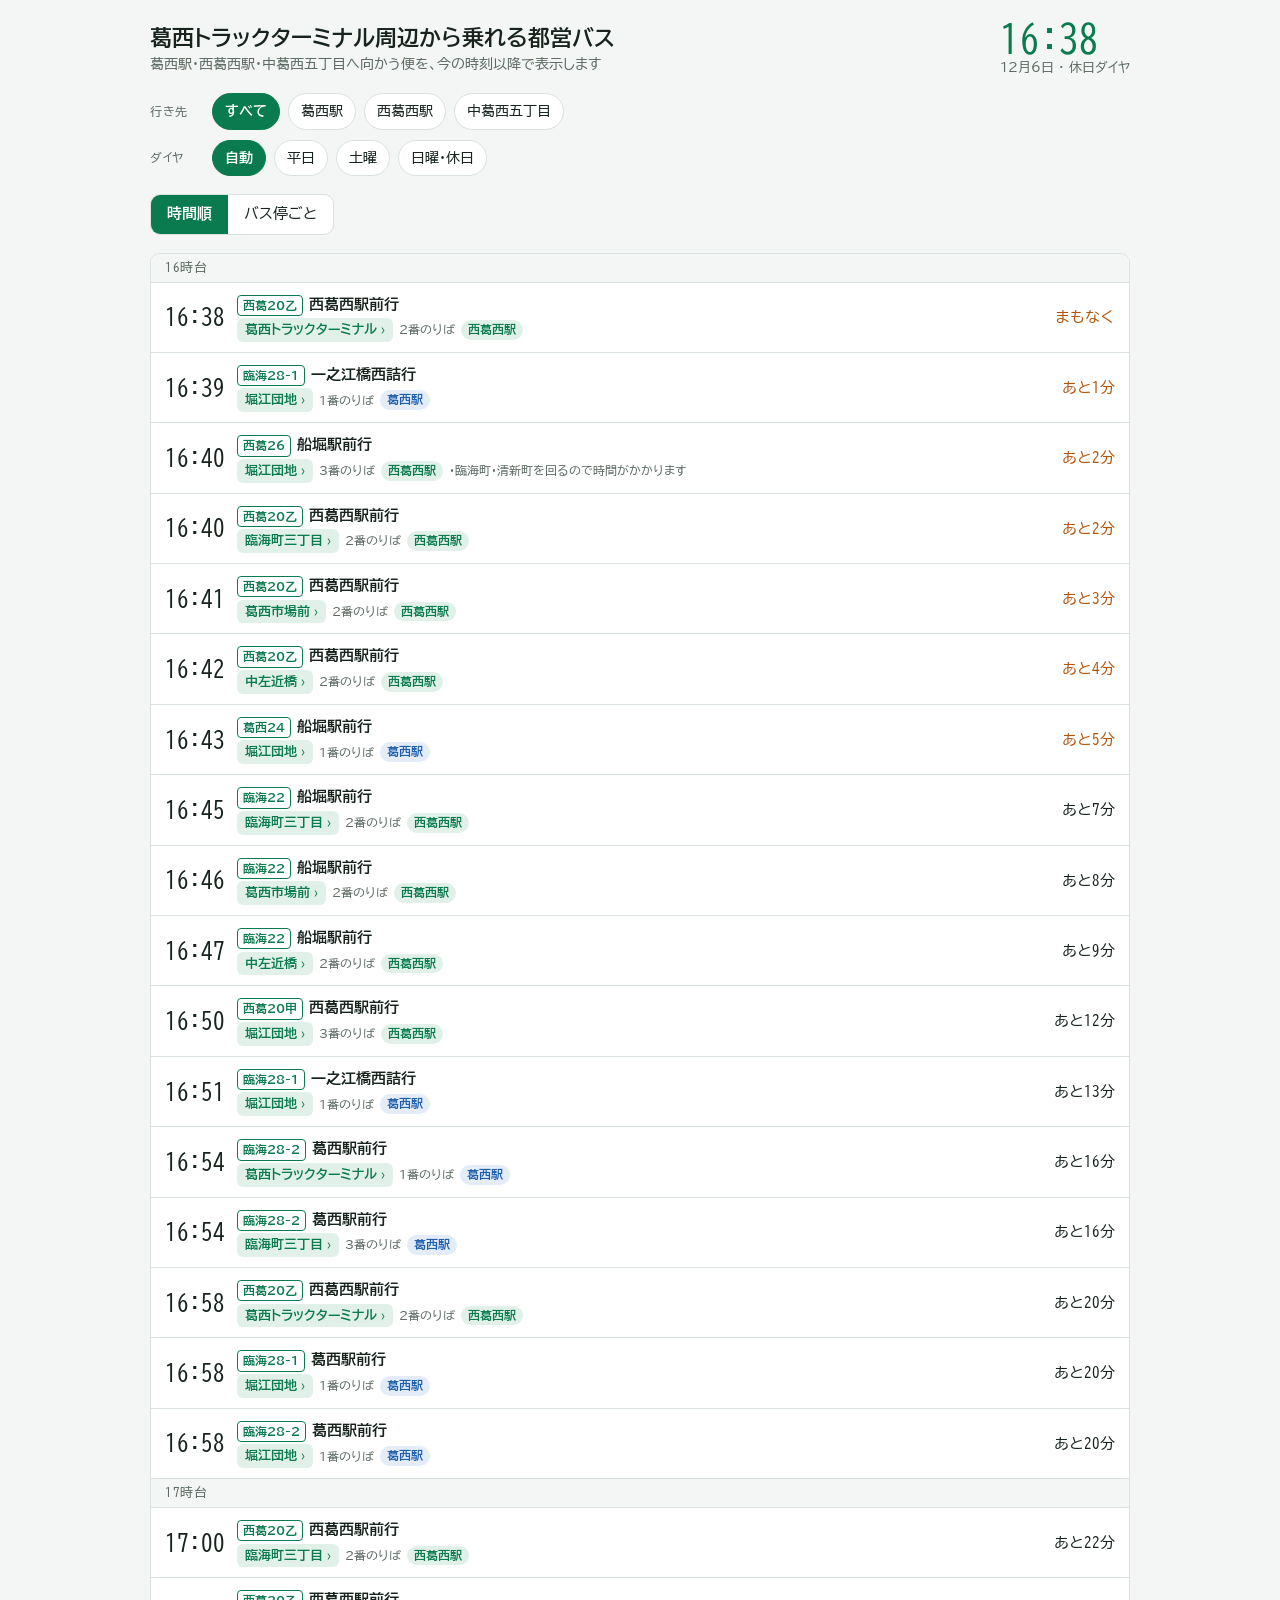
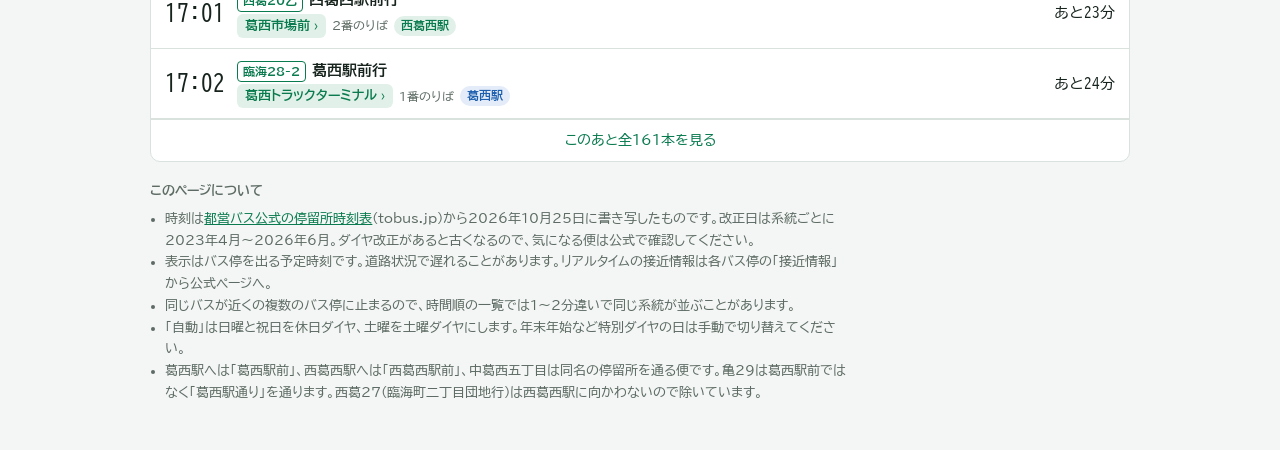
==== index.html @ 7bd74b06 "バス停の並び順を変更(トラックターミナル・堀江団地を先頭に) Co-Authored-By: Claude Opus 5.5 (1M context) <noreply@anthropic.com> " ====
<!doctype html>
<html lang="ja">
<head>
<meta charset="utf-8">
<meta name="viewport" content="width=device-width,initial-scale=1,viewport-fit=cover">
<meta name="theme-color" content="#0a7a4f">
<link rel="manifest" href="manifest.webmanifest">
<link rel="icon" href="icon-192.png">
<link rel="apple-touch-icon" href="icon-192.png">
<style>:root{padding-top:env(safe-area-inset-top,0px);padding-bottom:env(safe-area-inset-bottom,0px)}body{margin:0}</style>
<title>葛西バス</title>
<meta name="claude:viewport-fit-sides" content="cover">
<link rel="preconnect" href="https://fonts.googleapis.com">
<link rel="stylesheet" href="https://fonts.googleapis.com/css2?family=BIZ+UDPGothic:wght@400;700&family=BIZ+UDGothic:wght@700&display=swap">
<style>
/* Layout: 発車標(departure board)風。上に時刻と行き先フィルタ、下に停留所ごとのカード */
:root{
  --bg:#f3f6f4; --surface:#ffffff; --fg:#17231d; --muted:#5d6b64; --line:#d9e2dd;
  --accent:#0a7a4f; --accent-soft:#e1f1e9; --warn:#b4540a; --led:#0a7a4f;
  --c-kasai:#1d5fae; --c-nishi:#0a7a4f; --c-naka:#9a4a12;
  --c-kasai-bg:#e3ecf8; --c-nishi-bg:#e1f1e9; --c-naka-bg:#f7e9dc;
  --font-body:"BIZ UDPGothic","Hiragino Sans","Noto Sans JP",system-ui,sans-serif;
  --font-num:"BIZ UDGothic","Hiragino Sans","Noto Sans JP",ui-monospace,monospace;
}
@media (prefers-color-scheme: dark){:root:not([data-theme="light"]){
  --bg:#0f1512; --surface:#18211c; --fg:#e6eee9; --muted:#9aaba2; --line:#2a362f;
  --accent:#3fc48a; --accent-soft:#183a2a; --warn:#f0a35c; --led:#57d99c;
  --c-kasai:#8db8f0; --c-nishi:#6fd8a6; --c-naka:#f0b07a;
  --c-kasai-bg:#1b2a40; --c-nishi-bg:#183a2a; --c-naka-bg:#3a2717; color-scheme:dark}}
:root[data-theme="dark"]{
  --bg:#0f1512; --surface:#18211c; --fg:#e6eee9; --muted:#9aaba2; --line:#2a362f;
  --accent:#3fc48a; --accent-soft:#183a2a; --warn:#f0a35c; --led:#57d99c;
  --c-kasai:#8db8f0; --c-nishi:#6fd8a6; --c-naka:#f0b07a;
  --c-kasai-bg:#1b2a40; --c-nishi-bg:#183a2a; --c-naka-bg:#3a2717; color-scheme:dark}
*{box-sizing:border-box}
body{background:var(--bg);color:var(--fg);font-family:var(--font-body);font-size:15px;line-height:1.55;
  padding-left:max(16px,env(safe-area-inset-left,0px));padding-right:max(16px,env(safe-area-inset-right,0px));padding-block:20px 40px}
.wrap{max-width:980px;margin:0 auto;display:flex;flex-direction:column;gap:18px}
header{display:flex;flex-wrap:wrap;align-items:flex-end;justify-content:space-between;gap:12px}
h1{font-size:1.35rem;margin:0;text-wrap:balance;line-height:1.3}
.sub{color:var(--muted);font-size:.85rem;margin:2px 0 0}
.clock{font-family:var(--font-num);font-size:2.4rem;line-height:1;color:var(--led);font-variant-numeric:tabular-nums;letter-spacing:.02em}
.clock small{display:block;font-family:var(--font-body);font-size:.8rem;color:var(--muted);text-align:right;margin-top:4px;letter-spacing:0}
.controls{display:flex;flex-direction:column;gap:10px}
.row{display:flex;flex-wrap:wrap;gap:8px;align-items:center}
.row .lbl{font-size:.75rem;color:var(--muted);letter-spacing:.06em;min-width:4.5em}
button.chip{font:inherit;font-size:.9rem;border:1px solid var(--line);background:var(--surface);color:var(--fg);
  padding:6px 12px;border-radius:999px;cursor:pointer}
button.chip[aria-pressed="true"]{background:var(--accent);border-color:var(--accent);color:var(--surface);font-weight:700}
button.chip:focus-visible{outline:2px solid var(--accent);outline-offset:2px}
.grid{display:grid;grid-template-columns:repeat(auto-fill,minmax(290px,1fr));gap:14px}
.card{background:var(--surface);border:1px solid var(--line);border-radius:10px;overflow:hidden;min-width:0;display:flex;flex-direction:column}
.card h2{font-size:1rem;margin:0;flex-wrap:wrap;padding:12px 14px 10px;border-bottom:1px solid var(--line);display:flex;justify-content:space-between;gap:8px;align-items:baseline}
.card h2 span{font-size:.75rem;color:var(--muted);font-weight:400}
.dep{display:grid;grid-template-columns:auto 1fr auto;gap:2px 12px;padding:10px 14px;border-bottom:1px solid var(--line);align-items:center}
.dep:last-child{border-bottom:0}
.dep .t{font-family:var(--font-num);font-size:1.45rem;font-variant-numeric:tabular-nums;grid-row:span 2}
.dep .r{font-weight:700;font-size:.95rem;min-width:0}
.dep .r b{display:inline-block;font-size:.78rem;border:1px solid currentColor;border-radius:4px;padding:0 5px;margin-right:6px;color:var(--accent)}
.dep .in{font-family:var(--font-num);font-size:.95rem;text-align:right;grid-row:span 2;font-variant-numeric:tabular-nums;white-space:nowrap}
.dep .in.soon{color:var(--warn)}
.dep .meta{font-size:.78rem;color:var(--muted);display:flex;flex-wrap:wrap;gap:4px 6px;align-items:center;min-width:0}
.pill{font-size:.72rem;padding:1px 7px;border-radius:999px;font-weight:700;white-space:nowrap}
.p-kasai{color:var(--c-kasai);background:var(--c-kasai-bg)}
.p-nishi{color:var(--c-nishi);background:var(--c-nishi-bg)}
.p-naka{color:var(--c-naka);background:var(--c-naka-bg)}
.empty{padding:14px;color:var(--muted);font-size:.9rem}
.more{font:inherit;font-size:.85rem;background:none;border:0;border-top:1px solid var(--line);color:var(--accent);padding:10px;cursor:pointer;margin-top:auto}
.more:focus-visible{outline:2px solid var(--accent);outline-offset:-2px}
.note{font-size:.8rem;color:var(--muted);line-height:1.7;max-width:70ch}
.note a{color:var(--accent)}
.note ul{padding-left:1.2em;margin:6px 0}
.banner{background:var(--accent-soft);border-radius:8px;padding:8px 12px;font-size:.85rem}
</style>
<style>
.tabs{display:flex;gap:0;border:1px solid var(--line);border-radius:10px;overflow:hidden;background:var(--surface);align-self:flex-start}
.tabs button{font:inherit;font-size:.92rem;border:0;background:none;color:var(--fg);padding:8px 16px;cursor:pointer}
.tabs button[aria-selected="true"]{background:var(--accent);color:var(--surface);font-weight:700}
.tabs button:focus-visible{outline:2px solid var(--accent);outline-offset:-2px}
.list{background:var(--surface);border:1px solid var(--line);border-radius:10px;overflow:hidden;display:flex;flex-direction:column}
.list .dep{grid-template-columns:auto 1fr auto}
button.stop{font:inherit;font-size:.8rem;font-weight:700;color:var(--accent);background:var(--accent-soft);border:0;border-radius:6px;padding:2px 8px;cursor:pointer;text-align:left}
button.stop:focus-visible{outline:2px solid var(--accent);outline-offset:1px}
button.stop::after{content:" ›"}
.detail-head{display:flex;flex-wrap:wrap;align-items:center;gap:10px 14px}
.detail-head h2{margin:0;font-size:1.2rem}
.detail-head .routes{font-size:.8rem;color:var(--muted)}
button.back{font:inherit;font-size:.88rem;border:1px solid var(--line);background:var(--surface);color:var(--fg);border-radius:999px;padding:6px 12px;cursor:pointer}
button.back:focus-visible{outline:2px solid var(--accent);outline-offset:2px}
.hour{font-family:var(--font-num);font-size:.8rem;color:var(--muted);background:var(--bg);padding:4px 14px;border-bottom:1px solid var(--line);letter-spacing:.04em}
</style>
</head>
<body>
<div class="wrap">
<header>
  <div>
    <h1>葛西トラックターミナル周辺から乗れる都営バス</h1>
    <p class="sub">葛西駅・西葛西駅・中葛西五丁目へ向かう便を、今の時刻以降で表示します</p>
  </div>
  <div class="clock" id="clock">--:--<small id="daylabel">-</small></div>
</header>
<div class="controls">
  <div class="row" role="group" aria-label="行き先">
    <span class="lbl">行き先</span>
    <button class="chip" data-dest="all" aria-pressed="true" id="d-all">すべて</button>
    <button class="chip" data-dest="kasai" aria-pressed="false" id="d-kasai">葛西駅</button>
    <button class="chip" data-dest="nishi" aria-pressed="false" id="d-nishi">西葛西駅</button>
    <button class="chip" data-dest="naka" aria-pressed="false" id="d-naka">中葛西五丁目</button>
  </div>
  <div class="row" role="group" aria-label="ダイヤ">
    <span class="lbl">ダイヤ</span>
    <button class="chip" data-day="auto" aria-pressed="true" id="w-auto">自動</button>
    <button class="chip" data-day="wd" aria-pressed="false" id="w-wd">平日</button>
    <button class="chip" data-day="sa" aria-pressed="false" id="w-sa">土曜</button>
    <button class="chip" data-day="ho" aria-pressed="false" id="w-ho">日曜・休日</button>
  </div>
</div>
<div class="tabs" role="tablist" id="tabs">
  <button role="tab" data-view="time" aria-selected="true" id="tab-time">時間順</button>
  <button role="tab" data-view="stops" aria-selected="false" id="tab-stops">バス停ごと</button>
</div>
<div id="banner" class="banner" hidden></div>
<div id="view"></div>
<section class="note">
  <strong>このページについて</strong>
  <ul>
    <li>時刻は<a href="https://tobus.jp/sp/blsys" target="_blank" rel="noopener">都営バス公式の停留所時刻表</a>(tobus.jp)から2026年10月25日に書き写したものです。改正日は系統ごとに2023年4月〜2026年6月。ダイヤ改正があると古くなるので、気になる便は公式で確認してください。</li>
    <li>表示はバス停を出る予定時刻です。道路状況で遅れることがあります。リアルタイムの接近情報は各バス停の「接近情報」から公式ページへ。</li>
    <li>同じバスが近くの複数のバス停に止まるので、時間順の一覧では1〜2分違いで同じ系統が並ぶことがあります。</li>
    <li>「自動」は日曜と祝日を休日ダイヤ、土曜を土曜ダイヤにします。年末年始など特別ダイヤの日は手動で切り替えてください。</li>
    <li>葛西駅へは「葛西駅前」、西葛西駅へは「西葛西駅前」、中葛西五丁目は同名の停留所を通る便です。亀29は葛西駅前ではなく「葛西駅通り」を通ります。西葛27(臨海町二丁目団地行)は西葛西駅に向かわないので除いています。</li>
  </ul>
</section>
</div>
<script>
const DATA=
{"1394_175":{"pole":1,"t":{"wd":[[385,""],[397,""],[409,""],[415,"ｲ"],[420,""],[426,"ｲ"],[433,""],[440,"ｲ"],[447,""],[453,"ｲ"],[459,""],[466,"ｲ"],[472,""],[478,"ｶ"],[485,""],[491,"ｶ"],[498,""],[504,"ｶ"],[511,"ｲ"],[517,"ｶ"],[523,"ｲ"],[527,"ｶ"],[532,"ｲ"],[536,"ｶ"],[540,"ｲ"],[545,"ｶ"],[551,"ｲ"],[556,"ｶ"],[564,"ｲ"],[572,"ｶ"],[581,"ｲ"],[591,"ｲ"],[600,"ｲ"],[609,"ｲ"],[616,"ｶ"],[625,"ｲ"],[635,"ｲ"],[646,"ｲ"],[653,"ｶ"],[659,"ｲ"],[669,"ｶ"],[672,"ｲ"],[678,"ｶ"],[685,"ｲ"],[699,"ｲ"],[713,"ｲ"],[726,"ｲ"],[739,"ｲ"],[754,"ｲ"],[771,"ｲ"],[788,"ｲ"],[796,"ｶ"],[805,"ｲ"],[822,"ｲ"],[839,"ｲ"],[856,"ｲ"],[873,"ｲ"],[891,"ｲ"],[909,"ｲ"],[925,""],[940,""],[952,""],[963,""],[975,""],[981,"ｶ"],[987,""],[1001,""],[1015,""],[1029,""],[1042,""],[1055,""],[1066,""],[1075,""],[1081,"ｶ"],[1084,""],[1093,""],[1102,""],[1111,""],[1120,""],[1125,"ｶ"],[1131,""],[1138,"ｶ"],[1143,""],[1155,""],[1161,"ｶ"],[1175,"ｲ"],[1179,"ｶ"],[1187,"ｶ"],[1197,"ｲ"],[1214,"ｲ"],[1231,"ｲ"],[1247,"ｲ"],[1262,"ｲ"],[1279,"ｲ"],[1296,"ｲ"],[1312,"ｲ"],[1326,"ｶ"]],"sa":[[382,""],[396,""],[409,""],[424,""],[441,""],[459,""],[474,""],[488,""],[505,""],[523,"ｲ"],[540,"ｲ"],[555,"ｲ"],[570,"ｲ"],[587,"ｲ"],[604,"ｲ"],[619,"ｶ"],[635,"ｲ"],[645,"ｶ"],[651,"ｲ"],[668,"ｲ"],[685,"ｲ"],[702,"ｲ"],[719,"ｲ"],[736,"ｲ"],[753,"ｲ"],[770,"ｲ"],[787,"ｲ"],[804,"ｲ"],[821,"ｲ"],[838,"ｲ"],[855,"ｲ"],[864,"ｶ"],[872,"ｲ"],[889,"ｲ"],[905,"ｲ"],[922,"ｲ"],[938,"ｲ"],[954,"ｲ"],[971,""],[988,""],[996,"ｶ"],[1005,""],[1021,""],[1037,""],[1053,""],[1068,""],[1083,""],[1092,"ｶ"],[1099,""],[1115,""],[1131,""],[1140,"ｶ"],[1147,""],[1163,"ｲ"],[1181,"ｲ"],[1191,"ｶ"],[1200,"ｲ"],[1207,"ｶ"],[1223,"ｲ"],[1245,"ｲ"],[1267,"ｲ"],[1294,"ｲ"],[1312,"ｲ"],[1326,"ｶ"]],"ho":[[382,""],[400,""],[414,""],[433,""],[451,""],[469,""],[487,""],[505,""],[523,"ｲ"],[541,"ｲ"],[555,"ｲ"],[569,"ｲ"],[579,"ｶ"],[585,"ｲ"],[601,"ｲ"],[616,"ｲ"],[631,"ｲ"],[647,"ｲ"],[662,"ｲ"],[678,"ｲ"],[693,"ｲ"],[709,"ｲ"],[725,"ｲ"],[740,"ｲ"],[755,"ｲ"],[771,"ｲ"],[787,"ｲ"],[795,"ｶ"],[803,"ｲ"],[819,"ｲ"],[835,"ｲ"],[843,"ｶ"],[851,"ｲ"],[867,"ｲ"],[883,"ｲ"],[899,"ｲ"],[915,"ｲ"],[930,"ｲ"],[945,"ｲ"],[961,"ｲ"],[976,"ｲ"],[987,""],[999,""],[1011,""],[1018,"ｶ"],[1025,""],[1038,""],[1050,""],[1062,""],[1075,""],[1081,"ｶ"],[1088,""],[1103,""],[1118,"ｲ"],[1127,"ｶ"],[1133,"ｲ"],[1148,"ｲ"],[1163,"ｲ"],[1180,"ｲ"],[1189,"ｶ"],[1199,"ｲ"],[1218,"ｲ"],[1239,"ｲ"],[1264,"ｲ"],[1279,"ｶ"],[1294,"ｲ"],[1312,"ｶ"]]}},"1394_176":{"pole":1,"t":{"wd":[[360,""],[365,"ｲ"],[370,""],[373,"ｲ"],[380,""],[390,""],[393,""],[397,"ｲ"],[406,""],[407,""],[410,""],[413,""],[420,"ｲ"],[423,"ｲ"],[424,""],[426,""],[431,""],[439,""],[447,""],[450,""],[452,""],[454,""],[470,""],[492,""],[510,""],[539,""],[555,""],[576,""],[593,""],[624,""],[626,""],[637,""],[645,""],[653,""],[674,""],[709,""],[715,""],[741,""],[749,""],[767,""],[784,""],[806,""],[817,""],[818,""],[819,""],[849,""],[863,""],[876,"ｲ"],[883,""],[892,"ｲ"],[911,""],[912,""],[914,""],[932,"ｲ"],[936,""],[942,""],[957,""],[965,""],[980,""],[1003,""],[1006,""],[1013,""],[1045,""],[1049,""],[1076,""],[1082,""],[1123,""],[1127,""],[1129,""],[1148,""],[1153,""],[1230,""],[1272,""],[1307,""]],"sa":[[364,"ｲ"],[365,"ｲ"],[370,""],[377,""],[382,""],[384,""],[390,""],[409,""],[410,""],[414,""],[423,"ｲ"],[426,""],[428,""],[429,""],[449,""],[450,""],[466,""],[469,""],[485,""],[487,""],[507,""],[525,""],[541,""],[542,""],[544,"ｲ"],[560,""],[568,"ｲ"],[577,""],[585,""],[595,""],[621,""],[629,""],[648,""],[664,""],[680,""],[694,""],[714,""],[731,""],[739,""],[755,"ｲ"],[764,""],[768,""],[785,""],[786,""],[789,""],[811,"ｲ"],[812,""],[814,""],[839,""],[862,""],[885,""],[888,"ｲ"],[906,""],[925,"ｲ"],[929,""],[930,""],[933,""],[953,""],[972,""],[978,""],[986,""],[988,""],[998,"ｲ"],[1004,""],[1008,""],[1011,""],[1028,""],[1043,""],[1054,""],[1074,""],[1077,""],[1087,""],[1120,""],[1126,""],[1133,""],[1148,""],[1270,""],[1309,""]],"ho":[[365,"ｲ"],[375,""],[377,""],[389,""],[390,""],[400,""],[401,""],[416,""],[427,""],[447,""],[449,""],[452,""],[461,""],[481,""],[510,""],[521,""],[527,""],[559,""],[566,""],[576,""],[583,"ｲ"],[587,""],[592,""],[594,""],[608,""],[611,""],[614,""],[618,"ｲ"],[655,""],[666,""],[677,""],[679,""],[685,""],[702,""],[704,"ｲ"],[724,""],[741,""],[763,""],[767,""],[781,""],[796,""],[811,""],[816,""],[834,""],[853,""],[858,""],[873,""],[875,""],[905,""],[907,""],[923,""],[930,""],[945,""],[969,""],[978,""],[1018,""],[1026,""],[1052,""],[1056,""],[1086,""],[1109,""],[1115,""],[1130,""],[1148,""],[1170,""],[1186,""],[1217,""],[1247,""],[1285,""]]}},"1394_56":{"pole":3,"t":{"wd":[[394,""],[415,""],[424,""],[433,""],[440,""],[450,""],[461,""],[469,""],[476,""],[486,""],[495,""],[506,""],[514,""],[523,""],[532,""],[543,""],[554,""],[562,""],[572,""],[581,""],[597,""],[610,""],[628,""],[645,""],[658,""],[678,""],[696,""],[710,""],[726,""],[743,""],[757,""],[774,""],[790,""],[804,""],[820,""],[836,""],[850,""],[867,""],[884,""],[898,""],[914,""],[929,""],[947,""],[958,""],[968,""],[976,""],[986,""],[995,""],[1005,""],[1014,""],[1022,""],[1032,""],[1041,""],[1052,""],[1060,""],[1069,""],[1079,""],[1089,""],[1100,""],[1112,""],[1125,""],[1141,""],[1155,""],[1170,""],[1186,""],[1199,""],[1218,""],[1232,""],[1244,""],[1264,""],[1280,""],[1322,""]],"sa":[[394,""],[409,""],[421,""],[433,""],[444,""],[455,""],[466,""],[477,""],[488,""],[499,""],[510,""],[521,""],[533,""],[543,""],[553,""],[565,""],[575,""],[586,""],[597,""],[609,""],[619,""],[631,""],[646,""],[662,""],[678,""],[694,""],[709,""],[724,""],[739,""],[755,""],[767,""],[782,""],[800,""],[814,""],[830,""],[845,""],[861,""],[877,""],[892,""],[907,""],[922,""],[937,""],[954,""],[967,""],[982,""],[996,""],[1008,""],[1022,""],[1041,""],[1052,""],[1068,""],[1080,""],[1094,""],[1109,""],[1124,""],[1139,""],[1156,""],[1171,""],[1197,""],[1217,""],[1240,""],[1260,""],[1282,""],[1300,""],[1323,""]],"ho":[[394,""],[414,""],[434,""],[454,""],[474,""],[494,""],[515,""],[536,""],[558,""],[576,""],[588,""],[602,""],[618,""],[629,""],[644,""],[660,""],[670,""],[681,""],[693,""],[706,""],[717,""],[728,""],[741,""],[754,""],[766,""],[778,""],[791,""],[801,""],[817,""],[835,""],[853,""],[869,""],[889,""],[904,""],[917,""],[930,""],[945,""],[958,""],[969,""],[981,""],[995,""],[1010,""],[1023,""],[1036,""],[1050,""],[1065,""],[1080,""],[1094,""],[1109,""],[1125,""],[1140,""],[1156,""],[1180,""],[1200,""],[1221,""],[1241,""],[1262,""],[1282,""],[1303,""],[1323,""]]}},"1394_76":{"pole":1,"t":{"wd":[[384,""],[401,""],[417,""],[429,"ｶ"],[438,""],[447,"ｶ"],[456,""],[466,"ｶ"],[476,""],[486,"ｶ"],[495,""],[509,""],[523,""],[537,""],[551,""],[566,""],[582,""],[599,""],[620,""],[642,""],[666,""],[691,""],[717,""],[746,""],[775,""],[795,""],[814,""],[833,""],[852,""],[869,""],[886,""],[902,""],[918,""],[934,""],[949,""],[964,""],[978,""],[992,""],[1006,""],[1020,""],[1034,""],[1048,""],[1063,""],[1078,""],[1094,""],[1111,""],[1130,""],[1155,""],[1180,""],[1210,""],[1235,""],[1258,""],[1285,""],[1313,""]],"sa":[[383,""],[393,""],[413,""],[435,""],[457,""],[476,""],[495,""],[513,""],[529,""],[545,""],[561,""],[579,""],[597,""],[615,""],[633,""],[651,""],[668,""],[685,""],[701,""],[715,""],[730,""],[744,""],[758,""],[772,""],[786,""],[800,""],[814,""],[828,""],[843,""],[858,""],[874,""],[891,""],[908,""],[924,""],[940,""],[956,""],[973,""],[991,""],[1009,""],[1027,""],[1045,""],[1063,""],[1082,""],[1100,""],[1118,""],[1136,""],[1154,""],[1172,""],[1190,""],[1208,""],[1233,""],[1258,""],[1285,""],[1313,""]],"ho":[[384,""],[403,""],[433,""],[459,""],[483,""],[507,""],[536,""],[561,""],[587,""],[614,""],[640,""],[662,""],[684,""],[704,""],[724,""],[742,""],[757,""],[774,""],[790,""],[806,""],[824,""],[842,""],[860,""],[879,""],[899,""],[919,""],[940,""],[961,""],[982,""],[1003,""],[1024,""],[1044,""],[1064,""],[1084,""],[1105,""],[1135,""],[1166,""],[1199,""],[1227,""],[1253,""],[1283,""],[1313,""]]}},"1394_80":{"pole":3,"t":{"wd":[[884,""],[1002,""]],"sa":[[881,""],[1001,""]],"ho":[[880,""],[1000,""]]}},"1394_92":{"pole":3,"t":{"wd":[[406,""],[415,""],[433,""],[443,""],[476,""],[512,""],[563,""],[622,""],[679,""],[772,""],[822,""],[935,""],[1002,""],[1096,""],[1124,""],[1142,""],[1158,""],[1253,""]],"sa":[[403,""],[439,""],[463,""],[475,""],[507,""],[540,""],[564,""],[646,""],[683,""],[780,""],[822,""],[864,""],[919,""],[960,""],[1002,""],[1041,""],[1095,""],[1110,""],[1137,""],[1176,""],[1249,""]],"ho":[[403,""],[441,""],[485,""],[548,""],[621,""],[676,""],[728,""],[768,""],[821,""],[853,""],[917,""],[958,""],[989,""],[1052,""],[1152,""],[1200,""]]}},"2061_194":{"pole":2,"t":{"wd":[[483,""],[671,""],[856,""]],"sa":[],"ho":[]}},"2061_57":{"pole":2,"t":{"wd":[[352,""],[400,""],[413,""],[424,""],[435,""],[448,""],[459,""],[470,""],[484,""],[503,""],[514,""],[531,""],[552,""],[573,""],[594,""],[619,""],[642,""],[667,""],[692,""],[720,""],[738,""],[767,""],[784,""],[813,""],[830,""],[857,""],[877,""],[899,""],[922,""],[944,""],[965,""],[984,""],[1004,""],[1029,""],[1051,""],[1077,""],[1096,""],[1120,""],[1140,""],[1162,""],[1182,""],[1206,""],[1228,""],[1251,""],[1273,""],[1298,""],[1316,""],[1339,""]],"sa":[[351,""],[401,""],[415,""],[427,""],[440,""],[453,""],[465,""],[477,""],[494,""],[505,""],[519,""],[532,""],[549,""],[566,""],[593,""],[610,""],[632,""],[656,""],[673,""],[695,""],[717,""],[737,""],[756,""],[777,""],[798,""],[821,""],[840,""],[862,""],[884,""],[906,""],[929,""],[951,""],[975,""],[996,""],[1020,""],[1041,""],[1066,""],[1088,""],[1109,""],[1133,""],[1154,""],[1176,""],[1196,""],[1216,""],[1238,""],[1258,""],[1279,""],[1299,""],[1317,""],[1339,""]],"ho":[[390,""],[431,""],[449,""],[469,""],[491,""],[510,""],[534,""],[555,""],[577,""],[599,""],[620,""],[642,""],[662,""],[690,""],[714,""],[736,""],[763,""],[789,""],[811,""],[835,""],[860,""],[882,""],[910,""],[930,""],[953,""],[977,""],[1001,""],[1021,""],[1036,""],[1056,""],[1073,""],[1093,""],[1117,""],[1145,""],[1187,""],[1213,""],[1255,""],[1297,""],[1340,""]]}},"2061_67":{"pole":2,"t":{"wd":[[391,""],[627,""],[863,""],[1085,""]],"sa":[[516,""],[587,""],[624,""],[805,""],[872,""],[976,""],[1086,""]],"ho":[[516,""],[605,""],[823,""],[871,""],[1006,""],[1024,""]]}},"2061_87":{"pole":2,"t":{"wd":[[357,"ｶ"],[379,""],[395,""],[448,""],[605,""],[659,"ﾆ"],[686,""],[931,""],[981,""]],"sa":[[358,"ｶ"],[376,""],[518,""],[650,"ﾆ"],[935,""]],"ho":[[381,""],[581,""],[616,""],[768,"ﾆ"],[828,""],[947,""],[975,""]]}},"2062_175":{"pole":1,"t":{"wd":[[381,""],[393,""],[665,"ｶ"]],"sa":[[378,""],[392,""],[641,"ｶ"]],"ho":[[379,""],[397,""]]}},"2062_176":{"pole":1,"t":{"wd":[[361,"ｲ"],[367,""],[369,"ｲ"],[377,""],[387,""],[390,""],[393,"ｲ"],[402,""],[403,""],[406,""],[409,""],[416,"ｲ"],[419,"ｲ"],[420,""],[422,""],[427,""],[435,""],[443,""],[446,""],[448,""],[450,""],[466,""],[488,""],[506,""],[535,""],[551,""],[572,""],[589,""],[620,""],[622,""],[633,""],[641,""],[649,""],[670,""],[705,""],[711,""],[737,""],[745,""],[763,""],[780,""],[802,""],[813,""],[814,""],[815,""],[845,""],[859,""],[872,"ｲ"],[879,""],[888,"ｲ"],[907,""],[908,""],[910,""],[928,"ｲ"],[932,""],[938,""],[953,""],[961,""],[976,""],[999,""],[1002,""],[1009,""],[1041,""],[1045,""],[1072,""],[1078,""],[1119,""],[1123,""],[1125,""],[1144,""],[1149,""],[1226,""],[1269,""],[1304,""]],"sa":[[361,"ｲ"],[362,"ｲ"],[368,""],[375,""],[380,""],[382,""],[388,""],[407,""],[408,""],[412,""],[419,"ｲ"],[424,""],[426,""],[427,""],[447,""],[448,""],[463,""],[466,""],[481,""],[483,""],[503,""],[521,""],[537,""],[538,""],[540,"ｲ"],[556,""],[564,"ｲ"],[573,""],[581,""],[591,""],[617,""],[625,""],[644,""],[660,""],[676,""],[690,""],[710,""],[727,""],[735,""],[751,"ｲ"],[760,""],[764,""],[781,""],[782,""],[785,""],[807,"ｲ"],[808,""],[810,""],[835,""],[858,""],[881,""],[884,"ｲ"],[902,""],[921,"ｲ"],[925,""],[926,""],[929,""],[949,""],[968,""],[974,""],[982,""],[984,""],[994,"ｲ"],[1000,""],[1004,""],[1007,""],[1024,""],[1039,""],[1050,""],[1070,""],[1073,""],[1083,""],[1116,""],[1122,""],[1129,""],[1144,""],[1268,""],[1307,""]],"ho":[[362,"ｲ"],[373,""],[375,""],[387,""],[388,""],[398,""],[399,""],[414,""],[425,""],[445,""],[447,""],[450,""],[457,""],[477,""],[506,""],[517,""],[523,""],[555,""],[562,""],[572,""],[579,"ｲ"],[583,""],[588,""],[590,""],[604,""],[607,""],[610,""],[614,"ｲ"],[651,""],[662,""],[673,""],[675,""],[681,""],[698,""],[700,"ｲ"],[720,""],[737,""],[759,""],[763,""],[777,""],[792,""],[807,""],[812,""],[830,""],[849,""],[854,""],[869,""],[871,""],[901,""],[903,""],[919,""],[926,""],[941,""],[965,""],[974,""],[1014,""],[1022,""],[1048,""],[1052,""],[1082,""],[1105,""],[1111,""],[1126,""],[1144,""],[1166,""],[1182,""],[1215,""],[1245,""],[1283,""]]}},"2062_57":{"pole":2,"t":{"wd":[[350,""],[398,""],[411,""],[422,""],[433,""],[446,""],[456,""],[467,""],[481,""],[500,""],[511,""],[528,""],[549,""],[570,""],[592,""],[617,""],[640,""],[665,""],[690,""],[718,""],[736,""],[765,""],[782,""],[811,""],[828,""],[855,""],[875,""],[897,""],[920,""],[942,""],[963,""],[981,""],[1001,""],[1026,""],[1048,""],[1074,""],[1093,""],[1117,""],[1137,""],[1160,""],[1180,""],[1204,""],[1226,""],[1250,""],[1272,""],[1297,""],[1315,""],[1338,""]],"sa":[[350,""],[400,""],[414,""],[426,""],[439,""],[452,""],[463,""],[475,""],[492,""],[503,""],[517,""],[530,""],[547,""],[564,""],[591,""],[608,""],[630,""],[654,""],[671,""],[693,""],[715,""],[735,""],[754,""],[775,""],[796,""],[819,""],[838,""],[860,""],[882,""],[904,""],[927,""],[949,""],[973,""],[994,""],[1018,""],[1039,""],[1063,""],[1085,""],[1106,""],[1130,""],[1152,""],[1174,""],[1194,""],[1214,""],[1237,""],[1257,""],[1278,""],[1298,""],[1316,""],[1338,""]],"ho":[[388,""],[429,""],[447,""],[467,""],[489,""],[508,""],[532,""],[553,""],[575,""],[597,""],[618,""],[640,""],[660,""],[688,""],[712,""],[734,""],[761,""],[787,""],[809,""],[833,""],[858,""],[880,""],[907,""],[927,""],[950,""],[974,""],[998,""],[1018,""],[1033,""],[1053,""],[1070,""],[1091,""],[1115,""],[1143,""],[1185,""],[1211,""],[1253,""],[1295,""],[1338,""]]}},"2145_175":{"pole":3,"t":{"wd":[[381,""],[393,""],[665,"ｶ"]],"sa":[[378,""],[392,""],[641,"ｶ"]],"ho":[[378,""],[396,""]]}},"2145_176":{"pole":3,"t":{"wd":[[361,"ｲ"],[367,""],[369,"ｲ"],[377,""],[387,""],[390,""],[393,"ｲ"],[402,""],[403,""],[406,""],[409,""],[416,"ｲ"],[419,"ｲ"],[420,""],[422,""],[427,""],[435,""],[443,""],[446,""],[448,""],[450,""],[466,""],[488,""],[506,""],[535,""],[551,""],[572,""],[589,""],[620,""],[622,""],[633,""],[641,""],[649,""],[670,""],[705,""],[711,""],[737,""],[745,""],[763,""],[780,""],[802,""],[813,""],[814,""],[815,""],[845,""],[859,""],[872,"ｲ"],[879,""],[888,"ｲ"],[907,""],[908,""],[910,""],[928,"ｲ"],[932,""],[938,""],[953,""],[961,""],[976,""],[999,""],[1002,""],[1009,""],[1041,""],[1045,""],[1072,""],[1078,""],[1119,""],[1123,""],[1125,""],[1144,""],[1149,""],[1226,""],[1269,""],[1304,""]],"sa":[[361,"ｲ"],[362,"ｲ"],[368,""],[375,""],[380,""],[382,""],[388,""],[407,""],[408,""],[412,""],[419,"ｲ"],[424,""],[426,""],[427,""],[447,""],[448,""],[463,""],[466,""],[481,""],[483,""],[503,""],[521,""],[537,""],[538,""],[540,"ｲ"],[556,""],[564,"ｲ"],[573,""],[581,""],[591,""],[617,""],[625,""],[644,""],[660,""],[676,""],[690,""],[710,""],[727,""],[735,""],[751,"ｲ"],[760,""],[764,""],[781,""],[782,""],[785,""],[807,"ｲ"],[808,""],[810,""],[835,""],[858,""],[881,""],[884,"ｲ"],[902,""],[921,"ｲ"],[925,""],[926,""],[929,""],[949,""],[967,""],[973,""],[981,""],[983,""],[994,"ｲ"],[999,""],[1003,""],[1006,""],[1023,""],[1038,""],[1049,""],[1069,""],[1072,""],[1082,""],[1115,""],[1121,""],[1128,""],[1144,""],[1268,""],[1307,""]],"ho":[[362,"ｲ"],[373,""],[375,""],[387,""],[388,""],[398,""],[399,""],[414,""],[425,""],[445,""],[447,""],[450,""],[457,""],[477,""],[506,""],[517,""],[523,""],[555,""],[562,""],[572,""],[579,"ｲ"],[583,""],[588,""],[590,""],[604,""],[607,""],[610,""],[614,"ｲ"],[651,""],[662,""],[673,""],[675,""],[681,""],[698,""],[700,"ｲ"],[720,""],[737,""],[759,""],[763,""],[777,""],[792,""],[807,""],[812,""],[830,""],[849,""],[854,""],[869,""],[871,""],[901,""],[903,""],[919,""],[926,""],[941,""],[965,""],[974,""],[1014,""],[1022,""],[1048,""],[1052,""],[1082,""],[1105,""],[1111,""],[1126,""],[1144,""],[1166,""],[1182,""],[1215,""],[1245,""],[1283,""]]}},"2145_194":{"pole":2,"t":{"wd":[[482,""],[670,""],[855,""]],"sa":[],"ho":[]}},"2145_57":{"pole":2,"t":{"wd":[[351,""],[399,""],[412,""],[423,""],[434,""],[447,""],[458,""],[469,""],[483,""],[502,""],[513,""],[530,""],[551,""],[572,""],[593,""],[618,""],[641,""],[666,""],[691,""],[719,""],[737,""],[766,""],[783,""],[812,""],[829,""],[856,""],[876,""],[898,""],[921,""],[943,""],[964,""],[983,""],[1003,""],[1028,""],[1050,""],[1076,""],[1095,""],[1119,""],[1139,""],[1161,""],[1181,""],[1205,""],[1227,""],[1251,""],[1273,""],[1298,""],[1316,""],[1339,""]],"sa":[[351,""],[401,""],[415,""],[427,""],[440,""],[453,""],[464,""],[476,""],[493,""],[504,""],[518,""],[531,""],[548,""],[565,""],[592,""],[609,""],[631,""],[655,""],[672,""],[694,""],[716,""],[736,""],[755,""],[776,""],[797,""],[820,""],[839,""],[861,""],[883,""],[905,""],[928,""],[950,""],[974,""],[995,""],[1019,""],[1040,""],[1065,""],[1087,""],[1108,""],[1132,""],[1153,""],[1175,""],[1195,""],[1215,""],[1238,""],[1258,""],[1279,""],[1299,""],[1317,""],[1339,""]],"ho":[[389,""],[430,""],[448,""],[468,""],[490,""],[509,""],[533,""],[554,""],[576,""],[598,""],[619,""],[641,""],[661,""],[689,""],[713,""],[735,""],[762,""],[788,""],[810,""],[834,""],[859,""],[881,""],[909,""],[929,""],[952,""],[976,""],[1000,""],[1020,""],[1035,""],[1055,""],[1072,""],[1092,""],[1116,""],[1144,""],[1186,""],[1212,""],[1254,""],[1296,""],[1339,""]]}},"2145_67":{"pole":2,"t":{"wd":[[390,""],[626,""],[862,""],[1084,""]],"sa":[[515,""],[586,""],[623,""],[804,""],[871,""],[975,""],[1085,""]],"ho":[[515,""],[604,""],[822,""],[870,""],[1005,""],[1023,""]]}},"2145_87":{"pole":2,"t":{"wd":[[356,"ｶ"],[378,""],[394,""],[447,""],[604,""],[658,"ﾆ"],[685,""],[930,""],[980,""]],"sa":[[357,"ｶ"],[375,""],[517,""],[649,"ﾆ"],[934,""]],"ho":[[380,""],[580,""],[615,""],[767,"ﾆ"],[827,""],[946,""],[974,""]]}},"2146_194":{"pole":2,"t":{"wd":[[484,""],[672,""],[857,""]],"sa":[],"ho":[]}},"2146_57":{"pole":2,"t":{"wd":[[353,""],[401,""],[414,""],[425,""],[436,""],[449,""],[460,""],[471,""],[485,""],[504,""],[515,""],[532,""],[553,""],[574,""],[595,""],[620,""],[643,""],[668,""],[693,""],[721,""],[739,""],[768,""],[785,""],[814,""],[831,""],[858,""],[878,""],[900,""],[923,""],[945,""],[966,""],[985,""],[1005,""],[1030,""],[1052,""],[1078,""],[1097,""],[1121,""],[1141,""],[1163,""],[1183,""],[1207,""],[1229,""],[1252,""],[1274,""],[1299,""],[1317,""],[1340,""]],"sa":[[352,""],[402,""],[416,""],[428,""],[441,""],[454,""],[466,""],[478,""],[495,""],[506,""],[520,""],[533,""],[550,""],[567,""],[594,""],[611,""],[633,""],[657,""],[674,""],[696,""],[718,""],[738,""],[757,""],[778,""],[799,""],[822,""],[841,""],[863,""],[885,""],[907,""],[930,""],[952,""],[976,""],[997,""],[1021,""],[1042,""],[1067,""],[1089,""],[1110,""],[1134,""],[1155,""],[1177,""],[1197,""],[1217,""],[1239,""],[1259,""],[1280,""],[1300,""],[1318,""],[1340,""]],"ho":[[391,""],[432,""],[450,""],[470,""],[492,""],[511,""],[535,""],[556,""],[578,""],[600,""],[621,""],[643,""],[663,""],[691,""],[715,""],[737,""],[764,""],[790,""],[812,""],[836,""],[861,""],[883,""],[911,""],[931,""],[954,""],[978,""],[1002,""],[1022,""],[1037,""],[1057,""],[1074,""],[1094,""],[1118,""],[1146,""],[1188,""],[1214,""],[1256,""],[1298,""],[1341,""]]}},"2146_67":{"pole":2,"t":{"wd":[[392,""],[628,""],[864,""],[1086,""]],"sa":[[517,""],[588,""],[625,""],[806,""],[873,""],[977,""],[1087,""]],"ho":[[517,""],[606,""],[824,""],[872,""],[1007,""],[1025,""]]}},"2146_87":{"pole":2,"t":{"wd":[[358,"ｶ"],[380,""],[396,""],[449,""],[606,""],[660,"ﾆ"],[687,""],[932,""],[982,""]],"sa":[[359,"ｶ"],[377,""],[519,""],[651,"ﾆ"],[936,""]],"ho":[[382,""],[582,""],[617,""],[769,"ﾆ"],[829,""],[948,""],[976,""]]}}}
;
const ROUTES={
  "175":{name:"臨海28-1",marks:{"":"一之江橋西詰行","ｲ":"一之江駅前行","ｶ":"葛西駅前行"},dest:["kasai"]},
  "176":{name:"臨海28-2",marks:{"":"葛西駅前行","ｲ":"一之江駅前行"},dest:["kasai"]},
  "194":{name:"臨海28-3",marks:{"":"葛西駅前行"},dest:["naka","kasai"]},
  "76":{name:"葛西24",marks:{"":"船堀駅前行","ｶ":"葛西駅前行"},dest:["kasai"]},
  "57":{name:"西葛20乙",marks:{"":"西葛西駅前行"},dest:["nishi"]},
  "56":{name:"西葛20甲",marks:{"":"西葛西駅前行"},dest:["nishi"]},
  "67":{name:"臨海22",marks:{"":"船堀駅前行"},dest:["nishi"]},
  "87":{name:"両28",marks:{"":"両国駅前行","ｶ":"亀戸駅前行","ﾆ":"両国駅前行(日曹橋経由)"},dest:["nishi"]},
  "80":{name:"西葛26",marks:{"":"船堀駅前行"},dest:["nishi"],note:"臨海町・清新町を回るので時間がかかります"},
  "92":{name:"亀29",marks:{"":"亀戸駅前行"},dest:["naka","nishi"]}
};
const STOPS=[
  {id:"2062",name:"葛西トラックターミナル"},
  {id:"1394",name:"堀江団地"},
  {id:"2145",name:"臨海町三丁目"},
  {id:"2061",name:"中央卸売市場葛西市場前",short:"葛西市場前"},
  {id:"2146",name:"中左近橋"}
];
const STOP=Object.fromEntries(STOPS.map(s=>[s.id,s]));
const DEST={kasai:["葛西駅","p-kasai"],nishi:["西葛西駅","p-nishi"],naka:["中葛西五丁目","p-naka"]};
const HOLI=new Set(["2026-01-01","2026-01-12","2026-02-11","2026-02-23","2026-03-20","2026-04-29","2026-05-03","2026-05-04","2026-05-05","2026-05-06","2026-07-20","2026-08-11","2026-09-21","2026-09-22","2026-09-23","2026-10-12","2026-11-03","2026-11-23",
"2027-01-01","2027-01-11","2027-02-11","2027-02-23","2027-03-21","2027-03-22","2027-04-29","2027-05-03","2027-05-04","2027-05-05","2027-07-19","2027-08-11","2027-09-20","2027-09-23","2027-10-11","2027-11-03","2027-11-23"]);
const DAYNAME={wd:"平日ダイヤ",sa:"土曜ダイヤ",ho:"休日ダイヤ"};
let state={dest:"all",day:"auto",view:"time",stop:null,open:{},listAll:false};
try{const s=JSON.parse(localStorage.getItem("kasai-bus")||"{}");if(s.dest)state.dest=s.dest;if(s.day)state.day=s.day;if(s.view)state.view=s.view;}catch(e){}
function save(){try{localStorage.setItem("kasai-bus",JSON.stringify({dest:state.dest,day:state.day,view:state.view}))}catch(e){}}
function tokyoNow(){
  const p=new Intl.DateTimeFormat("en-CA",{timeZone:"Asia/Tokyo",year:"numeric",month:"2-digit",day:"2-digit",hour:"2-digit",minute:"2-digit",weekday:"short",hourCycle:"h23"}).formatToParts(new Date());
  const g=t=>p.find(x=>x.type===t).value;
  return {date:`${g("year")}-${g("month")}-${g("day")}`,wd:g("weekday"),h:+g("hour"),m:+g("minute")};
}
function autoDay(n){if(HOLI.has(n.date)||n.wd==="Sun")return"ho";if(n.wd==="Sat")return"sa";return"wd";}
const pad=x=>String(x).padStart(2,"0");
const routesAt=id=>[...new Set(Object.keys(DATA).filter(k=>k.startsWith(id+"_")).map(k=>ROUTES[k.split("_")[1]].name))].join("・");
function el(tag,cls,html){const e=document.createElement(tag);if(cls)e.className=cls;if(html!=null)e.innerHTML=html;return e;}
function departures(day,nowMin,stopId){
  const out=[];
  for(const [key,v] of Object.entries(DATA)){
    const [sid,rid]=key.split("_");if(stopId&&sid!==stopId)continue;
    const r=ROUTES[rid];if(state.dest!=="all"&&!r.dest.includes(state.dest))continue;
    for(const [t,mk] of (v.t[day]||[]))if(t>=nowMin)out.push({t,r,mk,sid,pole:v.pole});
  }
  return out.sort((a,b)=>a.t-b.t||STOPS.findIndex(s=>s.id===a.sid)-STOPS.findIndex(s=>s.id===b.sid));
}
function depRow(d,nowMin,showStop){
  const row=el("div","dep");const diff=d.t-nowMin;
  const inTxt=diff===0?"まもなく":diff<60?`あと${diff}分`:`あと${Math.floor(diff/60)}時間${diff%60}分`;
  const pills=d.r.dest.map(k=>`<span class="pill ${DEST[k][1]}">${DEST[k][0]}</span>`).join("");
  const st=STOP[d.sid];
  row.innerHTML=`<div class="t">${pad(Math.floor(d.t/60))}:${pad(d.t%60)}</div>
    <div class="r"><b>${d.r.name}</b>${d.r.marks[d.mk]||d.r.marks[""]}</div>
    <div class="in${diff<=5?" soon":""}">${inTxt}</div>
    <div class="meta">${showStop?`<button class="stop" data-stop="${d.sid}">${st.short||st.name}</button>`:""}<span>${d.pole}番のりば</span>${pills}${d.r.note?`<span>・${d.r.note}</span>`:""}</div>`;
  return row;
}
function addRows(box,list,nowMin,showStop,hourHeads){
  let lastH=-1;
  for(const d of list){
    const h=Math.floor(d.t/60);
    if(hourHeads&&h!==lastH){box.appendChild(el("div","hour",`${pad(h)}時台`));lastH=h;}
    box.appendChild(depRow(d,nowMin,showStop));
  }
}
function approachLink(id){const a=el("a","more","接近情報(公式)");a.style.textAlign="center";a.style.textDecoration="none";
  a.href=`https://tobus.jp/sp/blsys/approaching?stopcode=${id}`;a.target="_blank";a.rel="noopener";return a;}
function render(){
  const n=tokyoNow(),nowMin=n.h*60+n.m,day=state.day==="auto"?autoDay(n):state.day;
  document.getElementById("clock").firstChild.nodeValue=`${pad(n.h)}:${pad(n.m)}`;
  document.getElementById("daylabel").textContent=`${+n.date.slice(5,7)}月${+n.date.slice(8)}日 ・ ${DAYNAME[day]}${state.day==="auto"?"":"(手動)"}`;
  document.querySelectorAll("[data-dest]").forEach(b=>b.setAttribute("aria-pressed",b.dataset.dest===state.dest));
  document.querySelectorAll("[data-day]").forEach(b=>b.setAttribute("aria-pressed",b.dataset.day===state.day));
  document.querySelectorAll("[data-view]").forEach(b=>b.setAttribute("aria-selected",!state.stop&&b.dataset.view===state.view));
  const view=document.getElementById("view");view.textContent="";
  const all=departures(day,nowMin);
  const bn=document.getElementById("banner");
  if(!all.length){bn.hidden=false;bn.textContent="今日の運行はすべて終わりました。始発は朝5時台〜6時台です。";}else bn.hidden=true;

  if(state.stop){
    const st=STOP[state.stop];
    const head=el("div","detail-head");
    const back=el("button","back","← もどる");back.id="back";back.onclick=()=>{state.stop=null;render();window.scrollTo(0,0);};
    head.appendChild(back);head.appendChild(el("h2",null,st.name));head.appendChild(el("span","routes",routesAt(st.id)));
    view.appendChild(head);
    const list=departures(day,nowMin,st.id);
    const box=el("div","list");box.style.marginTop="12px";
    if(!list.length)box.appendChild(el("div","empty","この条件で今日これから出る便はありません"));
    addRows(box,list,nowMin,false,true);
    box.appendChild(approachLink(st.id));
    view.appendChild(box);return;
  }
  if(state.view==="time"){
    const box=el("div","list");
    const limit=state.listAll?all.length:20;
    if(!all.length)box.appendChild(el("div","empty","この条件で今日これから出る便はありません"));
    addRows(box,all.slice(0,limit),nowMin,true,true);
    if(all.length>20){const b=el("button","more",state.listAll?"閉じる":`このあと全${all.length}本を見る`);b.id="more-all";
      b.onclick=()=>{state.listAll=!state.listAll;render();};box.appendChild(b);}
    view.appendChild(box);return;
  }
  const grid=el("div","grid");
  for(const st of STOPS){
    const deps=departures(day,nowMin,st.id);
    const card=el("article","card");
    const h=el("h2",null,`<button class="stop" data-stop="${st.id}">${st.name}</button><span>${routesAt(st.id)}</span>`);card.appendChild(h);
    const limit=state.open[st.id]?deps.length:5;
    if(!deps.length)card.appendChild(el("div","empty","この条件で今日これから出る便はありません"));
    addRows(card,deps.slice(0,limit),nowMin,false,false);
    if(deps.length>5){const b=el("button","more",state.open[st.id]?"閉じる":`このあと全${deps.length}本を見る`);b.id="more-"+st.id;
      b.onclick=()=>{state.open[st.id]=!state.open[st.id];render();};card.appendChild(b);}
    card.appendChild(approachLink(st.id));grid.appendChild(card);
  }
  view.appendChild(grid);
}
document.getElementById("view").addEventListener("click",e=>{const b=e.target.closest("button.stop");if(!b)return;state.stop=b.dataset.stop;render();window.scrollTo(0,0);});
document.querySelectorAll("[data-dest]").forEach(b=>b.onclick=()=>{state.dest=b.dataset.dest;save();render();});
document.querySelectorAll("[data-day]").forEach(b=>b.onclick=()=>{state.day=b.dataset.day;save();render();});
document.querySelectorAll("[data-view]").forEach(b=>b.onclick=()=>{state.view=b.dataset.view;state.stop=null;save();render();});
render();setInterval(render,20000);
document.addEventListener("visibilitychange",()=>{if(!document.hidden)render();});
</script>

<script>if("serviceWorker" in navigator)navigator.serviceWorker.register("sw.js").catch(()=>{});</script>
</body></html>
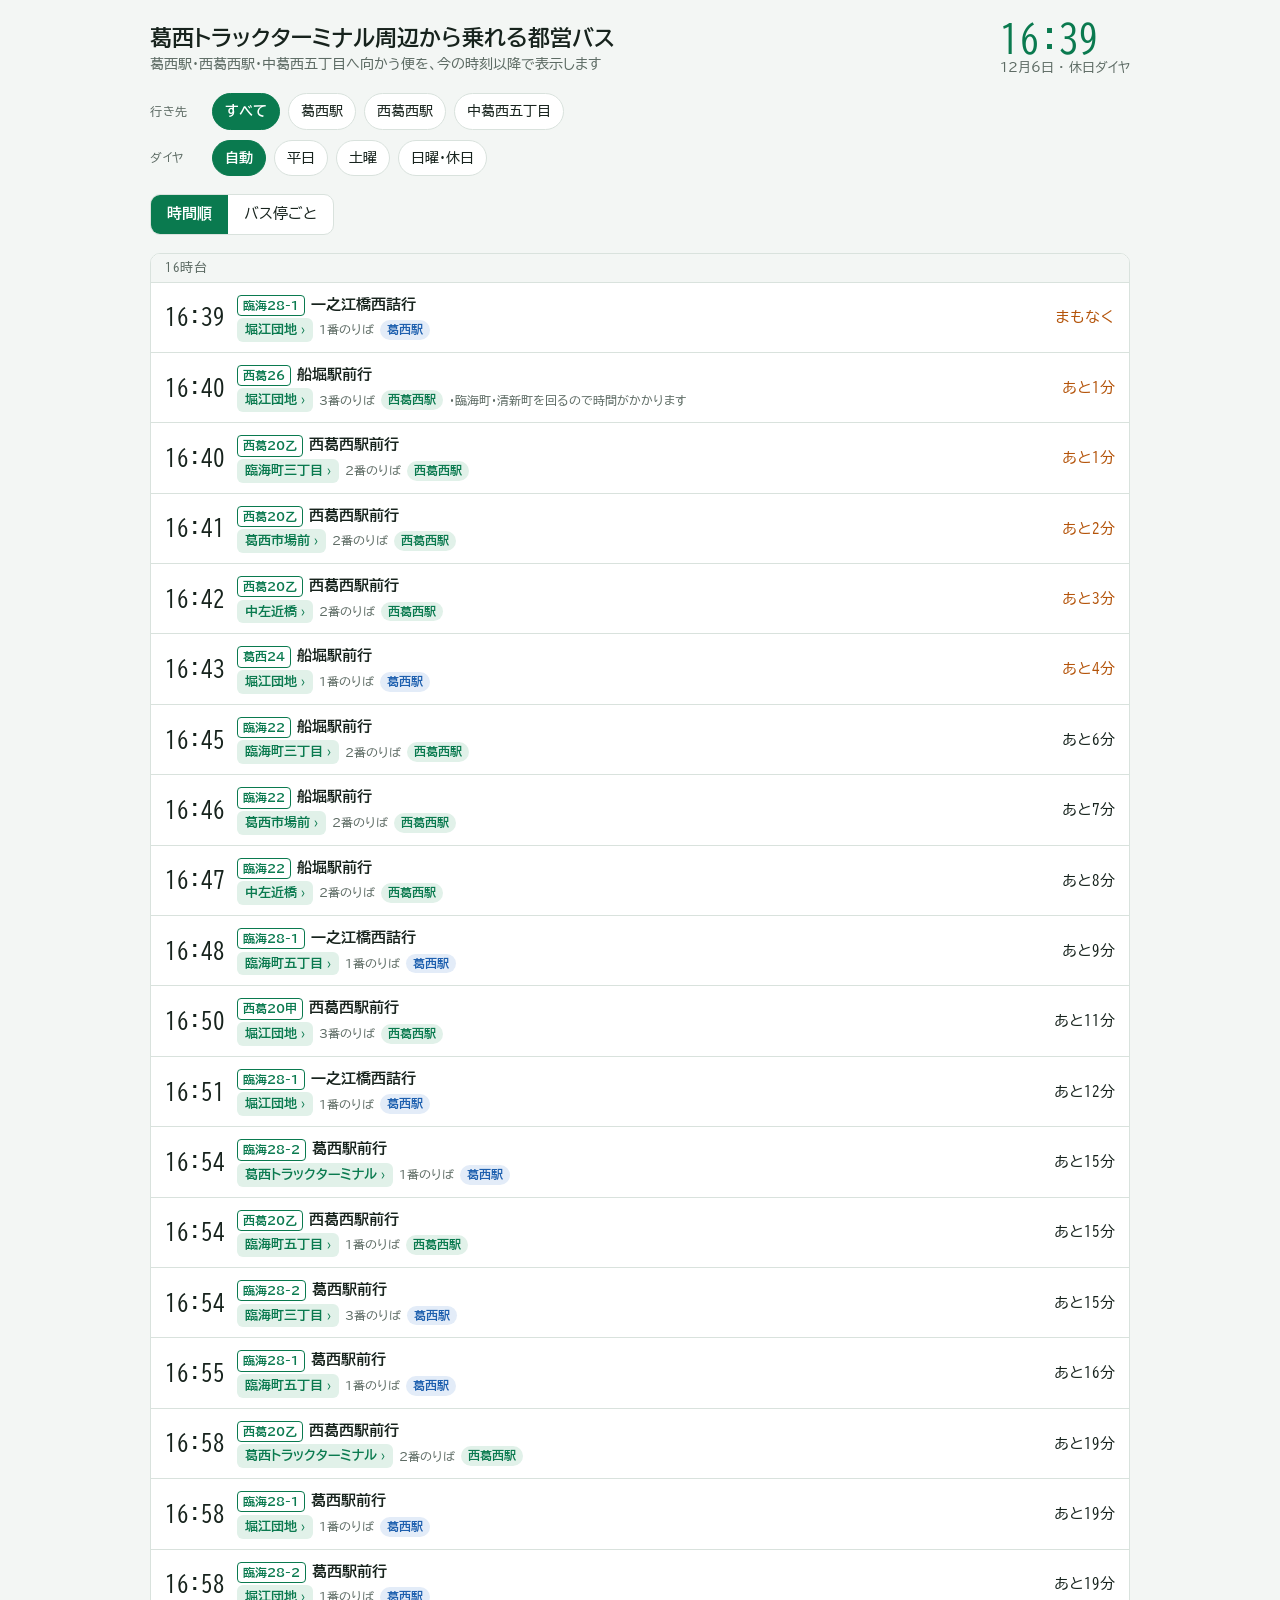
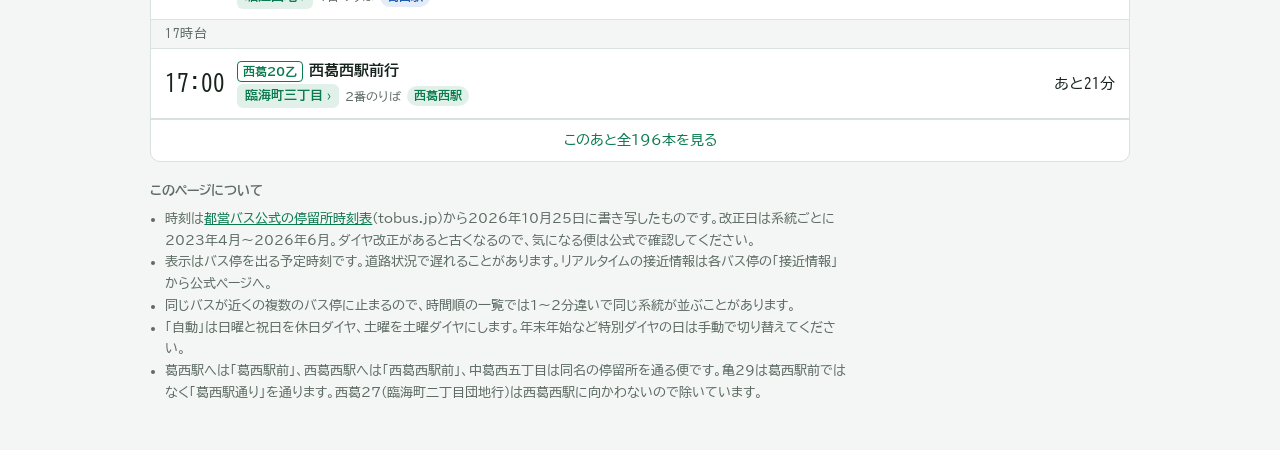
==== commit bb70300c: "臨海町五丁目を追加(西葛20乙・臨海28-1) Co-Authored-By: Claude Opus 5.5 (1M context) <noreply@anthropic.com> Claude-" ====
--- a/index.html
+++ b/index.html
@@ -134,7 +134,7 @@
 </div>
 <script>
 const DATA=
-{"1394_175":{"pole":1,"t":{"wd":[[385,""],[397,""],[409,""],[415,"ｲ"],[420,""],[426,"ｲ"],[433,""],[440,"ｲ"],[447,""],[453,"ｲ"],[459,""],[466,"ｲ"],[472,""],[478,"ｶ"],[485,""],[491,"ｶ"],[498,""],[504,"ｶ"],[511,"ｲ"],[517,"ｶ"],[523,"ｲ"],[527,"ｶ"],[532,"ｲ"],[536,"ｶ"],[540,"ｲ"],[545,"ｶ"],[551,"ｲ"],[556,"ｶ"],[564,"ｲ"],[572,"ｶ"],[581,"ｲ"],[591,"ｲ"],[600,"ｲ"],[609,"ｲ"],[616,"ｶ"],[625,"ｲ"],[635,"ｲ"],[646,"ｲ"],[653,"ｶ"],[659,"ｲ"],[669,"ｶ"],[672,"ｲ"],[678,"ｶ"],[685,"ｲ"],[699,"ｲ"],[713,"ｲ"],[726,"ｲ"],[739,"ｲ"],[754,"ｲ"],[771,"ｲ"],[788,"ｲ"],[796,"ｶ"],[805,"ｲ"],[822,"ｲ"],[839,"ｲ"],[856,"ｲ"],[873,"ｲ"],[891,"ｲ"],[909,"ｲ"],[925,""],[940,""],[952,""],[963,""],[975,""],[981,"ｶ"],[987,""],[1001,""],[1015,""],[1029,""],[1042,""],[1055,""],[1066,""],[1075,""],[1081,"ｶ"],[1084,""],[1093,""],[1102,""],[1111,""],[1120,""],[1125,"ｶ"],[1131,""],[1138,"ｶ"],[1143,""],[1155,""],[1161,"ｶ"],[1175,"ｲ"],[1179,"ｶ"],[1187,"ｶ"],[1197,"ｲ"],[1214,"ｲ"],[1231,"ｲ"],[1247,"ｲ"],[1262,"ｲ"],[1279,"ｲ"],[1296,"ｲ"],[1312,"ｲ"],[1326,"ｶ"]],"sa":[[382,""],[396,""],[409,""],[424,""],[441,""],[459,""],[474,""],[488,""],[505,""],[523,"ｲ"],[540,"ｲ"],[555,"ｲ"],[570,"ｲ"],[587,"ｲ"],[604,"ｲ"],[619,"ｶ"],[635,"ｲ"],[645,"ｶ"],[651,"ｲ"],[668,"ｲ"],[685,"ｲ"],[702,"ｲ"],[719,"ｲ"],[736,"ｲ"],[753,"ｲ"],[770,"ｲ"],[787,"ｲ"],[804,"ｲ"],[821,"ｲ"],[838,"ｲ"],[855,"ｲ"],[864,"ｶ"],[872,"ｲ"],[889,"ｲ"],[905,"ｲ"],[922,"ｲ"],[938,"ｲ"],[954,"ｲ"],[971,""],[988,""],[996,"ｶ"],[1005,""],[1021,""],[1037,""],[1053,""],[1068,""],[1083,""],[1092,"ｶ"],[1099,""],[1115,""],[1131,""],[1140,"ｶ"],[1147,""],[1163,"ｲ"],[1181,"ｲ"],[1191,"ｶ"],[1200,"ｲ"],[1207,"ｶ"],[1223,"ｲ"],[1245,"ｲ"],[1267,"ｲ"],[1294,"ｲ"],[1312,"ｲ"],[1326,"ｶ"]],"ho":[[382,""],[400,""],[414,""],[433,""],[451,""],[469,""],[487,""],[505,""],[523,"ｲ"],[541,"ｲ"],[555,"ｲ"],[569,"ｲ"],[579,"ｶ"],[585,"ｲ"],[601,"ｲ"],[616,"ｲ"],[631,"ｲ"],[647,"ｲ"],[662,"ｲ"],[678,"ｲ"],[693,"ｲ"],[709,"ｲ"],[725,"ｲ"],[740,"ｲ"],[755,"ｲ"],[771,"ｲ"],[787,"ｲ"],[795,"ｶ"],[803,"ｲ"],[819,"ｲ"],[835,"ｲ"],[843,"ｶ"],[851,"ｲ"],[867,"ｲ"],[883,"ｲ"],[899,"ｲ"],[915,"ｲ"],[930,"ｲ"],[945,"ｲ"],[961,"ｲ"],[976,"ｲ"],[987,""],[999,""],[1011,""],[1018,"ｶ"],[1025,""],[1038,""],[1050,""],[1062,""],[1075,""],[1081,"ｶ"],[1088,""],[1103,""],[1118,"ｲ"],[1127,"ｶ"],[1133,"ｲ"],[1148,"ｲ"],[1163,"ｲ"],[1180,"ｲ"],[1189,"ｶ"],[1199,"ｲ"],[1218,"ｲ"],[1239,"ｲ"],[1264,"ｲ"],[1279,"ｶ"],[1294,"ｲ"],[1312,"ｶ"]]}},"1394_176":{"pole":1,"t":{"wd":[[360,""],[365,"ｲ"],[370,""],[373,"ｲ"],[380,""],[390,""],[393,""],[397,"ｲ"],[406,""],[407,""],[410,""],[413,""],[420,"ｲ"],[423,"ｲ"],[424,""],[426,""],[431,""],[439,""],[447,""],[450,""],[452,""],[454,""],[470,""],[492,""],[510,""],[539,""],[555,""],[576,""],[593,""],[624,""],[626,""],[637,""],[645,""],[653,""],[674,""],[709,""],[715,""],[741,""],[749,""],[767,""],[784,""],[806,""],[817,""],[818,""],[819,""],[849,""],[863,""],[876,"ｲ"],[883,""],[892,"ｲ"],[911,""],[912,""],[914,""],[932,"ｲ"],[936,""],[942,""],[957,""],[965,""],[980,""],[1003,""],[1006,""],[1013,""],[1045,""],[1049,""],[1076,""],[1082,""],[1123,""],[1127,""],[1129,""],[1148,""],[1153,""],[1230,""],[1272,""],[1307,""]],"sa":[[364,"ｲ"],[365,"ｲ"],[370,""],[377,""],[382,""],[384,""],[390,""],[409,""],[410,""],[414,""],[423,"ｲ"],[426,""],[428,""],[429,""],[449,""],[450,""],[466,""],[469,""],[485,""],[487,""],[507,""],[525,""],[541,""],[542,""],[544,"ｲ"],[560,""],[568,"ｲ"],[577,""],[585,""],[595,""],[621,""],[629,""],[648,""],[664,""],[680,""],[694,""],[714,""],[731,""],[739,""],[755,"ｲ"],[764,""],[768,""],[785,""],[786,""],[789,""],[811,"ｲ"],[812,""],[814,""],[839,""],[862,""],[885,""],[888,"ｲ"],[906,""],[925,"ｲ"],[929,""],[930,""],[933,""],[953,""],[972,""],[978,""],[986,""],[988,""],[998,"ｲ"],[1004,""],[1008,""],[1011,""],[1028,""],[1043,""],[1054,""],[1074,""],[1077,""],[1087,""],[1120,""],[1126,""],[1133,""],[1148,""],[1270,""],[1309,""]],"ho":[[365,"ｲ"],[375,""],[377,""],[389,""],[390,""],[400,""],[401,""],[416,""],[427,""],[447,""],[449,""],[452,""],[461,""],[481,""],[510,""],[521,""],[527,""],[559,""],[566,""],[576,""],[583,"ｲ"],[587,""],[592,""],[594,""],[608,""],[611,""],[614,""],[618,"ｲ"],[655,""],[666,""],[677,""],[679,""],[685,""],[702,""],[704,"ｲ"],[724,""],[741,""],[763,""],[767,""],[781,""],[796,""],[811,""],[816,""],[834,""],[853,""],[858,""],[873,""],[875,""],[905,""],[907,""],[923,""],[930,""],[945,""],[969,""],[978,""],[1018,""],[1026,""],[1052,""],[1056,""],[1086,""],[1109,""],[1115,""],[1130,""],[1148,""],[1170,""],[1186,""],[1217,""],[1247,""],[1285,""]]}},"1394_56":{"pole":3,"t":{"wd":[[394,""],[415,""],[424,""],[433,""],[440,""],[450,""],[461,""],[469,""],[476,""],[486,""],[495,""],[506,""],[514,""],[523,""],[532,""],[543,""],[554,""],[562,""],[572,""],[581,""],[597,""],[610,""],[628,""],[645,""],[658,""],[678,""],[696,""],[710,""],[726,""],[743,""],[757,""],[774,""],[790,""],[804,""],[820,""],[836,""],[850,""],[867,""],[884,""],[898,""],[914,""],[929,""],[947,""],[958,""],[968,""],[976,""],[986,""],[995,""],[1005,""],[1014,""],[1022,""],[1032,""],[1041,""],[1052,""],[1060,""],[1069,""],[1079,""],[1089,""],[1100,""],[1112,""],[1125,""],[1141,""],[1155,""],[1170,""],[1186,""],[1199,""],[1218,""],[1232,""],[1244,""],[1264,""],[1280,""],[1322,""]],"sa":[[394,""],[409,""],[421,""],[433,""],[444,""],[455,""],[466,""],[477,""],[488,""],[499,""],[510,""],[521,""],[533,""],[543,""],[553,""],[565,""],[575,""],[586,""],[597,""],[609,""],[619,""],[631,""],[646,""],[662,""],[678,""],[694,""],[709,""],[724,""],[739,""],[755,""],[767,""],[782,""],[800,""],[814,""],[830,""],[845,""],[861,""],[877,""],[892,""],[907,""],[922,""],[937,""],[954,""],[967,""],[982,""],[996,""],[1008,""],[1022,""],[1041,""],[1052,""],[1068,""],[1080,""],[1094,""],[1109,""],[1124,""],[1139,""],[1156,""],[1171,""],[1197,""],[1217,""],[1240,""],[1260,""],[1282,""],[1300,""],[1323,""]],"ho":[[394,""],[414,""],[434,""],[454,""],[474,""],[494,""],[515,""],[536,""],[558,""],[576,""],[588,""],[602,""],[618,""],[629,""],[644,""],[660,""],[670,""],[681,""],[693,""],[706,""],[717,""],[728,""],[741,""],[754,""],[766,""],[778,""],[791,""],[801,""],[817,""],[835,""],[853,""],[869,""],[889,""],[904,""],[917,""],[930,""],[945,""],[958,""],[969,""],[981,""],[995,""],[1010,""],[1023,""],[1036,""],[1050,""],[1065,""],[1080,""],[1094,""],[1109,""],[1125,""],[1140,""],[1156,""],[1180,""],[1200,""],[1221,""],[1241,""],[1262,""],[1282,""],[1303,""],[1323,""]]}},"1394_76":{"pole":1,"t":{"wd":[[384,""],[401,""],[417,""],[429,"ｶ"],[438,""],[447,"ｶ"],[456,""],[466,"ｶ"],[476,""],[486,"ｶ"],[495,""],[509,""],[523,""],[537,""],[551,""],[566,""],[582,""],[599,""],[620,""],[642,""],[666,""],[691,""],[717,""],[746,""],[775,""],[795,""],[814,""],[833,""],[852,""],[869,""],[886,""],[902,""],[918,""],[934,""],[949,""],[964,""],[978,""],[992,""],[1006,""],[1020,""],[1034,""],[1048,""],[1063,""],[1078,""],[1094,""],[1111,""],[1130,""],[1155,""],[1180,""],[1210,""],[1235,""],[1258,""],[1285,""],[1313,""]],"sa":[[383,""],[393,""],[413,""],[435,""],[457,""],[476,""],[495,""],[513,""],[529,""],[545,""],[561,""],[579,""],[597,""],[615,""],[633,""],[651,""],[668,""],[685,""],[701,""],[715,""],[730,""],[744,""],[758,""],[772,""],[786,""],[800,""],[814,""],[828,""],[843,""],[858,""],[874,""],[891,""],[908,""],[924,""],[940,""],[956,""],[973,""],[991,""],[1009,""],[1027,""],[1045,""],[1063,""],[1082,""],[1100,""],[1118,""],[1136,""],[1154,""],[1172,""],[1190,""],[1208,""],[1233,""],[1258,""],[1285,""],[1313,""]],"ho":[[384,""],[403,""],[433,""],[459,""],[483,""],[507,""],[536,""],[561,""],[587,""],[614,""],[640,""],[662,""],[684,""],[704,""],[724,""],[742,""],[757,""],[774,""],[790,""],[806,""],[824,""],[842,""],[860,""],[879,""],[899,""],[919,""],[940,""],[961,""],[982,""],[1003,""],[1024,""],[1044,""],[1064,""],[1084,""],[1105,""],[1135,""],[1166,""],[1199,""],[1227,""],[1253,""],[1283,""],[1313,""]]}},"1394_80":{"pole":3,"t":{"wd":[[884,""],[1002,""]],"sa":[[881,""],[1001,""]],"ho":[[880,""],[1000,""]]}},"1394_92":{"pole":3,"t":{"wd":[[406,""],[415,""],[433,""],[443,""],[476,""],[512,""],[563,""],[622,""],[679,""],[772,""],[822,""],[935,""],[1002,""],[1096,""],[1124,""],[1142,""],[1158,""],[1253,""]],"sa":[[403,""],[439,""],[463,""],[475,""],[507,""],[540,""],[564,""],[646,""],[683,""],[780,""],[822,""],[864,""],[919,""],[960,""],[1002,""],[1041,""],[1095,""],[1110,""],[1137,""],[1176,""],[1249,""]],"ho":[[403,""],[441,""],[485,""],[548,""],[621,""],[676,""],[728,""],[768,""],[821,""],[853,""],[917,""],[958,""],[989,""],[1052,""],[1152,""],[1200,""]]}},"2061_194":{"pole":2,"t":{"wd":[[483,""],[671,""],[856,""]],"sa":[],"ho":[]}},"2061_57":{"pole":2,"t":{"wd":[[352,""],[400,""],[413,""],[424,""],[435,""],[448,""],[459,""],[470,""],[484,""],[503,""],[514,""],[531,""],[552,""],[573,""],[594,""],[619,""],[642,""],[667,""],[692,""],[720,""],[738,""],[767,""],[784,""],[813,""],[830,""],[857,""],[877,""],[899,""],[922,""],[944,""],[965,""],[984,""],[1004,""],[1029,""],[1051,""],[1077,""],[1096,""],[1120,""],[1140,""],[1162,""],[1182,""],[1206,""],[1228,""],[1251,""],[1273,""],[1298,""],[1316,""],[1339,""]],"sa":[[351,""],[401,""],[415,""],[427,""],[440,""],[453,""],[465,""],[477,""],[494,""],[505,""],[519,""],[532,""],[549,""],[566,""],[593,""],[610,""],[632,""],[656,""],[673,""],[695,""],[717,""],[737,""],[756,""],[777,""],[798,""],[821,""],[840,""],[862,""],[884,""],[906,""],[929,""],[951,""],[975,""],[996,""],[1020,""],[1041,""],[1066,""],[1088,""],[1109,""],[1133,""],[1154,""],[1176,""],[1196,""],[1216,""],[1238,""],[1258,""],[1279,""],[1299,""],[1317,""],[1339,""]],"ho":[[390,""],[431,""],[449,""],[469,""],[491,""],[510,""],[534,""],[555,""],[577,""],[599,""],[620,""],[642,""],[662,""],[690,""],[714,""],[736,""],[763,""],[789,""],[811,""],[835,""],[860,""],[882,""],[910,""],[930,""],[953,""],[977,""],[1001,""],[1021,""],[1036,""],[1056,""],[1073,""],[1093,""],[1117,""],[1145,""],[1187,""],[1213,""],[1255,""],[1297,""],[1340,""]]}},"2061_67":{"pole":2,"t":{"wd":[[391,""],[627,""],[863,""],[1085,""]],"sa":[[516,""],[587,""],[624,""],[805,""],[872,""],[976,""],[1086,""]],"ho":[[516,""],[605,""],[823,""],[871,""],[1006,""],[1024,""]]}},"2061_87":{"pole":2,"t":{"wd":[[357,"ｶ"],[379,""],[395,""],[448,""],[605,""],[659,"ﾆ"],[686,""],[931,""],[981,""]],"sa":[[358,"ｶ"],[376,""],[518,""],[650,"ﾆ"],[935,""]],"ho":[[381,""],[581,""],[616,""],[768,"ﾆ"],[828,""],[947,""],[975,""]]}},"2062_175":{"pole":1,"t":{"wd":[[381,""],[393,""],[665,"ｶ"]],"sa":[[378,""],[392,""],[641,"ｶ"]],"ho":[[379,""],[397,""]]}},"2062_176":{"pole":1,"t":{"wd":[[361,"ｲ"],[367,""],[369,"ｲ"],[377,""],[387,""],[390,""],[393,"ｲ"],[402,""],[403,""],[406,""],[409,""],[416,"ｲ"],[419,"ｲ"],[420,""],[422,""],[427,""],[435,""],[443,""],[446,""],[448,""],[450,""],[466,""],[488,""],[506,""],[535,""],[551,""],[572,""],[589,""],[620,""],[622,""],[633,""],[641,""],[649,""],[670,""],[705,""],[711,""],[737,""],[745,""],[763,""],[780,""],[802,""],[813,""],[814,""],[815,""],[845,""],[859,""],[872,"ｲ"],[879,""],[888,"ｲ"],[907,""],[908,""],[910,""],[928,"ｲ"],[932,""],[938,""],[953,""],[961,""],[976,""],[999,""],[1002,""],[1009,""],[1041,""],[1045,""],[1072,""],[1078,""],[1119,""],[1123,""],[1125,""],[1144,""],[1149,""],[1226,""],[1269,""],[1304,""]],"sa":[[361,"ｲ"],[362,"ｲ"],[368,""],[375,""],[380,""],[382,""],[388,""],[407,""],[408,""],[412,""],[419,"ｲ"],[424,""],[426,""],[427,""],[447,""],[448,""],[463,""],[466,""],[481,""],[483,""],[503,""],[521,""],[537,""],[538,""],[540,"ｲ"],[556,""],[564,"ｲ"],[573,""],[581,""],[591,""],[617,""],[625,""],[644,""],[660,""],[676,""],[690,""],[710,""],[727,""],[735,""],[751,"ｲ"],[760,""],[764,""],[781,""],[782,""],[785,""],[807,"ｲ"],[808,""],[810,""],[835,""],[858,""],[881,""],[884,"ｲ"],[902,""],[921,"ｲ"],[925,""],[926,""],[929,""],[949,""],[968,""],[974,""],[982,""],[984,""],[994,"ｲ"],[1000,""],[1004,""],[1007,""],[1024,""],[1039,""],[1050,""],[1070,""],[1073,""],[1083,""],[1116,""],[1122,""],[1129,""],[1144,""],[1268,""],[1307,""]],"ho":[[362,"ｲ"],[373,""],[375,""],[387,""],[388,""],[398,""],[399,""],[414,""],[425,""],[445,""],[447,""],[450,""],[457,""],[477,""],[506,""],[517,""],[523,""],[555,""],[562,""],[572,""],[579,"ｲ"],[583,""],[588,""],[590,""],[604,""],[607,""],[610,""],[614,"ｲ"],[651,""],[662,""],[673,""],[675,""],[681,""],[698,""],[700,"ｲ"],[720,""],[737,""],[759,""],[763,""],[777,""],[792,""],[807,""],[812,""],[830,""],[849,""],[854,""],[869,""],[871,""],[901,""],[903,""],[919,""],[926,""],[941,""],[965,""],[974,""],[1014,""],[1022,""],[1048,""],[1052,""],[1082,""],[1105,""],[1111,""],[1126,""],[1144,""],[1166,""],[1182,""],[1215,""],[1245,""],[1283,""]]}},"2062_57":{"pole":2,"t":{"wd":[[350,""],[398,""],[411,""],[422,""],[433,""],[446,""],[456,""],[467,""],[481,""],[500,""],[511,""],[528,""],[549,""],[570,""],[592,""],[617,""],[640,""],[665,""],[690,""],[718,""],[736,""],[765,""],[782,""],[811,""],[828,""],[855,""],[875,""],[897,""],[920,""],[942,""],[963,""],[981,""],[1001,""],[1026,""],[1048,""],[1074,""],[1093,""],[1117,""],[1137,""],[1160,""],[1180,""],[1204,""],[1226,""],[1250,""],[1272,""],[1297,""],[1315,""],[1338,""]],"sa":[[350,""],[400,""],[414,""],[426,""],[439,""],[452,""],[463,""],[475,""],[492,""],[503,""],[517,""],[530,""],[547,""],[564,""],[591,""],[608,""],[630,""],[654,""],[671,""],[693,""],[715,""],[735,""],[754,""],[775,""],[796,""],[819,""],[838,""],[860,""],[882,""],[904,""],[927,""],[949,""],[973,""],[994,""],[1018,""],[1039,""],[1063,""],[1085,""],[1106,""],[1130,""],[1152,""],[1174,""],[1194,""],[1214,""],[1237,""],[1257,""],[1278,""],[1298,""],[1316,""],[1338,""]],"ho":[[388,""],[429,""],[447,""],[467,""],[489,""],[508,""],[532,""],[553,""],[575,""],[597,""],[618,""],[640,""],[660,""],[688,""],[712,""],[734,""],[761,""],[787,""],[809,""],[833,""],[858,""],[880,""],[907,""],[927,""],[950,""],[974,""],[998,""],[1018,""],[1033,""],[1053,""],[1070,""],[1091,""],[1115,""],[1143,""],[1185,""],[1211,""],[1253,""],[1295,""],[1338,""]]}},"2145_175":{"pole":3,"t":{"wd":[[381,""],[393,""],[665,"ｶ"]],"sa":[[378,""],[392,""],[641,"ｶ"]],"ho":[[378,""],[396,""]]}},"2145_176":{"pole":3,"t":{"wd":[[361,"ｲ"],[367,""],[369,"ｲ"],[377,""],[387,""],[390,""],[393,"ｲ"],[402,""],[403,""],[406,""],[409,""],[416,"ｲ"],[419,"ｲ"],[420,""],[422,""],[427,""],[435,""],[443,""],[446,""],[448,""],[450,""],[466,""],[488,""],[506,""],[535,""],[551,""],[572,""],[589,""],[620,""],[622,""],[633,""],[641,""],[649,""],[670,""],[705,""],[711,""],[737,""],[745,""],[763,""],[780,""],[802,""],[813,""],[814,""],[815,""],[845,""],[859,""],[872,"ｲ"],[879,""],[888,"ｲ"],[907,""],[908,""],[910,""],[928,"ｲ"],[932,""],[938,""],[953,""],[961,""],[976,""],[999,""],[1002,""],[1009,""],[1041,""],[1045,""],[1072,""],[1078,""],[1119,""],[1123,""],[1125,""],[1144,""],[1149,""],[1226,""],[1269,""],[1304,""]],"sa":[[361,"ｲ"],[362,"ｲ"],[368,""],[375,""],[380,""],[382,""],[388,""],[407,""],[408,""],[412,""],[419,"ｲ"],[424,""],[426,""],[427,""],[447,""],[448,""],[463,""],[466,""],[481,""],[483,""],[503,""],[521,""],[537,""],[538,""],[540,"ｲ"],[556,""],[564,"ｲ"],[573,""],[581,""],[591,""],[617,""],[625,""],[644,""],[660,""],[676,""],[690,""],[710,""],[727,""],[735,""],[751,"ｲ"],[760,""],[764,""],[781,""],[782,""],[785,""],[807,"ｲ"],[808,""],[810,""],[835,""],[858,""],[881,""],[884,"ｲ"],[902,""],[921,"ｲ"],[925,""],[926,""],[929,""],[949,""],[967,""],[973,""],[981,""],[983,""],[994,"ｲ"],[999,""],[1003,""],[1006,""],[1023,""],[1038,""],[1049,""],[1069,""],[1072,""],[1082,""],[1115,""],[1121,""],[1128,""],[1144,""],[1268,""],[1307,""]],"ho":[[362,"ｲ"],[373,""],[375,""],[387,""],[388,""],[398,""],[399,""],[414,""],[425,""],[445,""],[447,""],[450,""],[457,""],[477,""],[506,""],[517,""],[523,""],[555,""],[562,""],[572,""],[579,"ｲ"],[583,""],[588,""],[590,""],[604,""],[607,""],[610,""],[614,"ｲ"],[651,""],[662,""],[673,""],[675,""],[681,""],[698,""],[700,"ｲ"],[720,""],[737,""],[759,""],[763,""],[777,""],[792,""],[807,""],[812,""],[830,""],[849,""],[854,""],[869,""],[871,""],[901,""],[903,""],[919,""],[926,""],[941,""],[965,""],[974,""],[1014,""],[1022,""],[1048,""],[1052,""],[1082,""],[1105,""],[1111,""],[1126,""],[1144,""],[1166,""],[1182,""],[1215,""],[1245,""],[1283,""]]}},"2145_194":{"pole":2,"t":{"wd":[[482,""],[670,""],[855,""]],"sa":[],"ho":[]}},"2145_57":{"pole":2,"t":{"wd":[[351,""],[399,""],[412,""],[423,""],[434,""],[447,""],[458,""],[469,""],[483,""],[502,""],[513,""],[530,""],[551,""],[572,""],[593,""],[618,""],[641,""],[666,""],[691,""],[719,""],[737,""],[766,""],[783,""],[812,""],[829,""],[856,""],[876,""],[898,""],[921,""],[943,""],[964,""],[983,""],[1003,""],[1028,""],[1050,""],[1076,""],[1095,""],[1119,""],[1139,""],[1161,""],[1181,""],[1205,""],[1227,""],[1251,""],[1273,""],[1298,""],[1316,""],[1339,""]],"sa":[[351,""],[401,""],[415,""],[427,""],[440,""],[453,""],[464,""],[476,""],[493,""],[504,""],[518,""],[531,""],[548,""],[565,""],[592,""],[609,""],[631,""],[655,""],[672,""],[694,""],[716,""],[736,""],[755,""],[776,""],[797,""],[820,""],[839,""],[861,""],[883,""],[905,""],[928,""],[950,""],[974,""],[995,""],[1019,""],[1040,""],[1065,""],[1087,""],[1108,""],[1132,""],[1153,""],[1175,""],[1195,""],[1215,""],[1238,""],[1258,""],[1279,""],[1299,""],[1317,""],[1339,""]],"ho":[[389,""],[430,""],[448,""],[468,""],[490,""],[509,""],[533,""],[554,""],[576,""],[598,""],[619,""],[641,""],[661,""],[689,""],[713,""],[735,""],[762,""],[788,""],[810,""],[834,""],[859,""],[881,""],[909,""],[929,""],[952,""],[976,""],[1000,""],[1020,""],[1035,""],[1055,""],[1072,""],[1092,""],[1116,""],[1144,""],[1186,""],[1212,""],[1254,""],[1296,""],[1339,""]]}},"2145_67":{"pole":2,"t":{"wd":[[390,""],[626,""],[862,""],[1084,""]],"sa":[[515,""],[586,""],[623,""],[804,""],[871,""],[975,""],[1085,""]],"ho":[[515,""],[604,""],[822,""],[870,""],[1005,""],[1023,""]]}},"2145_87":{"pole":2,"t":{"wd":[[356,"ｶ"],[378,""],[394,""],[447,""],[604,""],[658,"ﾆ"],[685,""],[930,""],[980,""]],"sa":[[357,"ｶ"],[375,""],[517,""],[649,"ﾆ"],[934,""]],"ho":[[380,""],[580,""],[615,""],[767,"ﾆ"],[827,""],[946,""],[974,""]]}},"2146_194":{"pole":2,"t":{"wd":[[484,""],[672,""],[857,""]],"sa":[],"ho":[]}},"2146_57":{"pole":2,"t":{"wd":[[353,""],[401,""],[414,""],[425,""],[436,""],[449,""],[460,""],[471,""],[485,""],[504,""],[515,""],[532,""],[553,""],[574,""],[595,""],[620,""],[643,""],[668,""],[693,""],[721,""],[739,""],[768,""],[785,""],[814,""],[831,""],[858,""],[878,""],[900,""],[923,""],[945,""],[966,""],[985,""],[1005,""],[1030,""],[1052,""],[1078,""],[1097,""],[1121,""],[1141,""],[1163,""],[1183,""],[1207,""],[1229,""],[1252,""],[1274,""],[1299,""],[1317,""],[1340,""]],"sa":[[352,""],[402,""],[416,""],[428,""],[441,""],[454,""],[466,""],[478,""],[495,""],[506,""],[520,""],[533,""],[550,""],[567,""],[594,""],[611,""],[633,""],[657,""],[674,""],[696,""],[718,""],[738,""],[757,""],[778,""],[799,""],[822,""],[841,""],[863,""],[885,""],[907,""],[930,""],[952,""],[976,""],[997,""],[1021,""],[1042,""],[1067,""],[1089,""],[1110,""],[1134,""],[1155,""],[1177,""],[1197,""],[1217,""],[1239,""],[1259,""],[1280,""],[1300,""],[1318,""],[1340,""]],"ho":[[391,""],[432,""],[450,""],[470,""],[492,""],[511,""],[535,""],[556,""],[578,""],[600,""],[621,""],[643,""],[663,""],[691,""],[715,""],[737,""],[764,""],[790,""],[812,""],[836,""],[861,""],[883,""],[911,""],[931,""],[954,""],[978,""],[1002,""],[1022,""],[1037,""],[1057,""],[1074,""],[1094,""],[1118,""],[1146,""],[1188,""],[1214,""],[1256,""],[1298,""],[1341,""]]}},"2146_67":{"pole":2,"t":{"wd":[[392,""],[628,""],[864,""],[1086,""]],"sa":[[517,""],[588,""],[625,""],[806,""],[873,""],[977,""],[1087,""]],"ho":[[517,""],[606,""],[824,""],[872,""],[1007,""],[1025,""]]}},"2146_87":{"pole":2,"t":{"wd":[[358,"ｶ"],[380,""],[396,""],[449,""],[606,""],[660,"ﾆ"],[687,""],[932,""],[982,""]],"sa":[[359,"ｶ"],[377,""],[519,""],[651,"ﾆ"],[936,""]],"ho":[[382,""],[582,""],[617,""],[769,"ﾆ"],[829,""],[948,""],[976,""]]}}}
+{"1394_175":{"pole":1,"t":{"wd":[[385,""],[397,""],[409,""],[415,"ｲ"],[420,""],[426,"ｲ"],[433,""],[440,"ｲ"],[447,""],[453,"ｲ"],[459,""],[466,"ｲ"],[472,""],[478,"ｶ"],[485,""],[491,"ｶ"],[498,""],[504,"ｶ"],[511,"ｲ"],[517,"ｶ"],[523,"ｲ"],[527,"ｶ"],[532,"ｲ"],[536,"ｶ"],[540,"ｲ"],[545,"ｶ"],[551,"ｲ"],[556,"ｶ"],[564,"ｲ"],[572,"ｶ"],[581,"ｲ"],[591,"ｲ"],[600,"ｲ"],[609,"ｲ"],[616,"ｶ"],[625,"ｲ"],[635,"ｲ"],[646,"ｲ"],[653,"ｶ"],[659,"ｲ"],[669,"ｶ"],[672,"ｲ"],[678,"ｶ"],[685,"ｲ"],[699,"ｲ"],[713,"ｲ"],[726,"ｲ"],[739,"ｲ"],[754,"ｲ"],[771,"ｲ"],[788,"ｲ"],[796,"ｶ"],[805,"ｲ"],[822,"ｲ"],[839,"ｲ"],[856,"ｲ"],[873,"ｲ"],[891,"ｲ"],[909,"ｲ"],[925,""],[940,""],[952,""],[963,""],[975,""],[981,"ｶ"],[987,""],[1001,""],[1015,""],[1029,""],[1042,""],[1055,""],[1066,""],[1075,""],[1081,"ｶ"],[1084,""],[1093,""],[1102,""],[1111,""],[1120,""],[1125,"ｶ"],[1131,""],[1138,"ｶ"],[1143,""],[1155,""],[1161,"ｶ"],[1175,"ｲ"],[1179,"ｶ"],[1187,"ｶ"],[1197,"ｲ"],[1214,"ｲ"],[1231,"ｲ"],[1247,"ｲ"],[1262,"ｲ"],[1279,"ｲ"],[1296,"ｲ"],[1312,"ｲ"],[1326,"ｶ"]],"sa":[[382,""],[396,""],[409,""],[424,""],[441,""],[459,""],[474,""],[488,""],[505,""],[523,"ｲ"],[540,"ｲ"],[555,"ｲ"],[570,"ｲ"],[587,"ｲ"],[604,"ｲ"],[619,"ｶ"],[635,"ｲ"],[645,"ｶ"],[651,"ｲ"],[668,"ｲ"],[685,"ｲ"],[702,"ｲ"],[719,"ｲ"],[736,"ｲ"],[753,"ｲ"],[770,"ｲ"],[787,"ｲ"],[804,"ｲ"],[821,"ｲ"],[838,"ｲ"],[855,"ｲ"],[864,"ｶ"],[872,"ｲ"],[889,"ｲ"],[905,"ｲ"],[922,"ｲ"],[938,"ｲ"],[954,"ｲ"],[971,""],[988,""],[996,"ｶ"],[1005,""],[1021,""],[1037,""],[1053,""],[1068,""],[1083,""],[1092,"ｶ"],[1099,""],[1115,""],[1131,""],[1140,"ｶ"],[1147,""],[1163,"ｲ"],[1181,"ｲ"],[1191,"ｶ"],[1200,"ｲ"],[1207,"ｶ"],[1223,"ｲ"],[1245,"ｲ"],[1267,"ｲ"],[1294,"ｲ"],[1312,"ｲ"],[1326,"ｶ"]],"ho":[[382,""],[400,""],[414,""],[433,""],[451,""],[469,""],[487,""],[505,""],[523,"ｲ"],[541,"ｲ"],[555,"ｲ"],[569,"ｲ"],[579,"ｶ"],[585,"ｲ"],[601,"ｲ"],[616,"ｲ"],[631,"ｲ"],[647,"ｲ"],[662,"ｲ"],[678,"ｲ"],[693,"ｲ"],[709,"ｲ"],[725,"ｲ"],[740,"ｲ"],[755,"ｲ"],[771,"ｲ"],[787,"ｲ"],[795,"ｶ"],[803,"ｲ"],[819,"ｲ"],[835,"ｲ"],[843,"ｶ"],[851,"ｲ"],[867,"ｲ"],[883,"ｲ"],[899,"ｲ"],[915,"ｲ"],[930,"ｲ"],[945,"ｲ"],[961,"ｲ"],[976,"ｲ"],[987,""],[999,""],[1011,""],[1018,"ｶ"],[1025,""],[1038,""],[1050,""],[1062,""],[1075,""],[1081,"ｶ"],[1088,""],[1103,""],[1118,"ｲ"],[1127,"ｶ"],[1133,"ｲ"],[1148,"ｲ"],[1163,"ｲ"],[1180,"ｲ"],[1189,"ｶ"],[1199,"ｲ"],[1218,"ｲ"],[1239,"ｲ"],[1264,"ｲ"],[1279,"ｶ"],[1294,"ｲ"],[1312,"ｶ"]]}},"1394_176":{"pole":1,"t":{"wd":[[360,""],[365,"ｲ"],[370,""],[373,"ｲ"],[380,""],[390,""],[393,""],[397,"ｲ"],[406,""],[407,""],[410,""],[413,""],[420,"ｲ"],[423,"ｲ"],[424,""],[426,""],[431,""],[439,""],[447,""],[450,""],[452,""],[454,""],[470,""],[492,""],[510,""],[539,""],[555,""],[576,""],[593,""],[624,""],[626,""],[637,""],[645,""],[653,""],[674,""],[709,""],[715,""],[741,""],[749,""],[767,""],[784,""],[806,""],[817,""],[818,""],[819,""],[849,""],[863,""],[876,"ｲ"],[883,""],[892,"ｲ"],[911,""],[912,""],[914,""],[932,"ｲ"],[936,""],[942,""],[957,""],[965,""],[980,""],[1003,""],[1006,""],[1013,""],[1045,""],[1049,""],[1076,""],[1082,""],[1123,""],[1127,""],[1129,""],[1148,""],[1153,""],[1230,""],[1272,""],[1307,""]],"sa":[[364,"ｲ"],[365,"ｲ"],[370,""],[377,""],[382,""],[384,""],[390,""],[409,""],[410,""],[414,""],[423,"ｲ"],[426,""],[428,""],[429,""],[449,""],[450,""],[466,""],[469,""],[485,""],[487,""],[507,""],[525,""],[541,""],[542,""],[544,"ｲ"],[560,""],[568,"ｲ"],[577,""],[585,""],[595,""],[621,""],[629,""],[648,""],[664,""],[680,""],[694,""],[714,""],[731,""],[739,""],[755,"ｲ"],[764,""],[768,""],[785,""],[786,""],[789,""],[811,"ｲ"],[812,""],[814,""],[839,""],[862,""],[885,""],[888,"ｲ"],[906,""],[925,"ｲ"],[929,""],[930,""],[933,""],[953,""],[972,""],[978,""],[986,""],[988,""],[998,"ｲ"],[1004,""],[1008,""],[1011,""],[1028,""],[1043,""],[1054,""],[1074,""],[1077,""],[1087,""],[1120,""],[1126,""],[1133,""],[1148,""],[1270,""],[1309,""]],"ho":[[365,"ｲ"],[375,""],[377,""],[389,""],[390,""],[400,""],[401,""],[416,""],[427,""],[447,""],[449,""],[452,""],[461,""],[481,""],[510,""],[521,""],[527,""],[559,""],[566,""],[576,""],[583,"ｲ"],[587,""],[592,""],[594,""],[608,""],[611,""],[614,""],[618,"ｲ"],[655,""],[666,""],[677,""],[679,""],[685,""],[702,""],[704,"ｲ"],[724,""],[741,""],[763,""],[767,""],[781,""],[796,""],[811,""],[816,""],[834,""],[853,""],[858,""],[873,""],[875,""],[905,""],[907,""],[923,""],[930,""],[945,""],[969,""],[978,""],[1018,""],[1026,""],[1052,""],[1056,""],[1086,""],[1109,""],[1115,""],[1130,""],[1148,""],[1170,""],[1186,""],[1217,""],[1247,""],[1285,""]]}},"1394_56":{"pole":3,"t":{"wd":[[394,""],[415,""],[424,""],[433,""],[440,""],[450,""],[461,""],[469,""],[476,""],[486,""],[495,""],[506,""],[514,""],[523,""],[532,""],[543,""],[554,""],[562,""],[572,""],[581,""],[597,""],[610,""],[628,""],[645,""],[658,""],[678,""],[696,""],[710,""],[726,""],[743,""],[757,""],[774,""],[790,""],[804,""],[820,""],[836,""],[850,""],[867,""],[884,""],[898,""],[914,""],[929,""],[947,""],[958,""],[968,""],[976,""],[986,""],[995,""],[1005,""],[1014,""],[1022,""],[1032,""],[1041,""],[1052,""],[1060,""],[1069,""],[1079,""],[1089,""],[1100,""],[1112,""],[1125,""],[1141,""],[1155,""],[1170,""],[1186,""],[1199,""],[1218,""],[1232,""],[1244,""],[1264,""],[1280,""],[1322,""]],"sa":[[394,""],[409,""],[421,""],[433,""],[444,""],[455,""],[466,""],[477,""],[488,""],[499,""],[510,""],[521,""],[533,""],[543,""],[553,""],[565,""],[575,""],[586,""],[597,""],[609,""],[619,""],[631,""],[646,""],[662,""],[678,""],[694,""],[709,""],[724,""],[739,""],[755,""],[767,""],[782,""],[800,""],[814,""],[830,""],[845,""],[861,""],[877,""],[892,""],[907,""],[922,""],[937,""],[954,""],[967,""],[982,""],[996,""],[1008,""],[1022,""],[1041,""],[1052,""],[1068,""],[1080,""],[1094,""],[1109,""],[1124,""],[1139,""],[1156,""],[1171,""],[1197,""],[1217,""],[1240,""],[1260,""],[1282,""],[1300,""],[1323,""]],"ho":[[394,""],[414,""],[434,""],[454,""],[474,""],[494,""],[515,""],[536,""],[558,""],[576,""],[588,""],[602,""],[618,""],[629,""],[644,""],[660,""],[670,""],[681,""],[693,""],[706,""],[717,""],[728,""],[741,""],[754,""],[766,""],[778,""],[791,""],[801,""],[817,""],[835,""],[853,""],[869,""],[889,""],[904,""],[917,""],[930,""],[945,""],[958,""],[969,""],[981,""],[995,""],[1010,""],[1023,""],[1036,""],[1050,""],[1065,""],[1080,""],[1094,""],[1109,""],[1125,""],[1140,""],[1156,""],[1180,""],[1200,""],[1221,""],[1241,""],[1262,""],[1282,""],[1303,""],[1323,""]]}},"1394_76":{"pole":1,"t":{"wd":[[384,""],[401,""],[417,""],[429,"ｶ"],[438,""],[447,"ｶ"],[456,""],[466,"ｶ"],[476,""],[486,"ｶ"],[495,""],[509,""],[523,""],[537,""],[551,""],[566,""],[582,""],[599,""],[620,""],[642,""],[666,""],[691,""],[717,""],[746,""],[775,""],[795,""],[814,""],[833,""],[852,""],[869,""],[886,""],[902,""],[918,""],[934,""],[949,""],[964,""],[978,""],[992,""],[1006,""],[1020,""],[1034,""],[1048,""],[1063,""],[1078,""],[1094,""],[1111,""],[1130,""],[1155,""],[1180,""],[1210,""],[1235,""],[1258,""],[1285,""],[1313,""]],"sa":[[383,""],[393,""],[413,""],[435,""],[457,""],[476,""],[495,""],[513,""],[529,""],[545,""],[561,""],[579,""],[597,""],[615,""],[633,""],[651,""],[668,""],[685,""],[701,""],[715,""],[730,""],[744,""],[758,""],[772,""],[786,""],[800,""],[814,""],[828,""],[843,""],[858,""],[874,""],[891,""],[908,""],[924,""],[940,""],[956,""],[973,""],[991,""],[1009,""],[1027,""],[1045,""],[1063,""],[1082,""],[1100,""],[1118,""],[1136,""],[1154,""],[1172,""],[1190,""],[1208,""],[1233,""],[1258,""],[1285,""],[1313,""]],"ho":[[384,""],[403,""],[433,""],[459,""],[483,""],[507,""],[536,""],[561,""],[587,""],[614,""],[640,""],[662,""],[684,""],[704,""],[724,""],[742,""],[757,""],[774,""],[790,""],[806,""],[824,""],[842,""],[860,""],[879,""],[899,""],[919,""],[940,""],[961,""],[982,""],[1003,""],[1024,""],[1044,""],[1064,""],[1084,""],[1105,""],[1135,""],[1166,""],[1199,""],[1227,""],[1253,""],[1283,""],[1313,""]]}},"1394_80":{"pole":3,"t":{"wd":[[884,""],[1002,""]],"sa":[[881,""],[1001,""]],"ho":[[880,""],[1000,""]]}},"1394_92":{"pole":3,"t":{"wd":[[406,""],[415,""],[433,""],[443,""],[476,""],[512,""],[563,""],[622,""],[679,""],[772,""],[822,""],[935,""],[1002,""],[1096,""],[1124,""],[1142,""],[1158,""],[1253,""]],"sa":[[403,""],[439,""],[463,""],[475,""],[507,""],[540,""],[564,""],[646,""],[683,""],[780,""],[822,""],[864,""],[919,""],[960,""],[1002,""],[1041,""],[1095,""],[1110,""],[1137,""],[1176,""],[1249,""]],"ho":[[403,""],[441,""],[485,""],[548,""],[621,""],[676,""],[728,""],[768,""],[821,""],[853,""],[917,""],[958,""],[989,""],[1052,""],[1152,""],[1200,""]]}},"2061_194":{"pole":2,"t":{"wd":[[483,""],[671,""],[856,""]],"sa":[],"ho":[]}},"2061_57":{"pole":2,"t":{"wd":[[352,""],[400,""],[413,""],[424,""],[435,""],[448,""],[459,""],[470,""],[484,""],[503,""],[514,""],[531,""],[552,""],[573,""],[594,""],[619,""],[642,""],[667,""],[692,""],[720,""],[738,""],[767,""],[784,""],[813,""],[830,""],[857,""],[877,""],[899,""],[922,""],[944,""],[965,""],[984,""],[1004,""],[1029,""],[1051,""],[1077,""],[1096,""],[1120,""],[1140,""],[1162,""],[1182,""],[1206,""],[1228,""],[1251,""],[1273,""],[1298,""],[1316,""],[1339,""]],"sa":[[351,""],[401,""],[415,""],[427,""],[440,""],[453,""],[465,""],[477,""],[494,""],[505,""],[519,""],[532,""],[549,""],[566,""],[593,""],[610,""],[632,""],[656,""],[673,""],[695,""],[717,""],[737,""],[756,""],[777,""],[798,""],[821,""],[840,""],[862,""],[884,""],[906,""],[929,""],[951,""],[975,""],[996,""],[1020,""],[1041,""],[1066,""],[1088,""],[1109,""],[1133,""],[1154,""],[1176,""],[1196,""],[1216,""],[1238,""],[1258,""],[1279,""],[1299,""],[1317,""],[1339,""]],"ho":[[390,""],[431,""],[449,""],[469,""],[491,""],[510,""],[534,""],[555,""],[577,""],[599,""],[620,""],[642,""],[662,""],[690,""],[714,""],[736,""],[763,""],[789,""],[811,""],[835,""],[860,""],[882,""],[910,""],[930,""],[953,""],[977,""],[1001,""],[1021,""],[1036,""],[1056,""],[1073,""],[1093,""],[1117,""],[1145,""],[1187,""],[1213,""],[1255,""],[1297,""],[1340,""]]}},"2061_67":{"pole":2,"t":{"wd":[[391,""],[627,""],[863,""],[1085,""]],"sa":[[516,""],[587,""],[624,""],[805,""],[872,""],[976,""],[1086,""]],"ho":[[516,""],[605,""],[823,""],[871,""],[1006,""],[1024,""]]}},"2061_87":{"pole":2,"t":{"wd":[[357,"ｶ"],[379,""],[395,""],[448,""],[605,""],[659,"ﾆ"],[686,""],[931,""],[981,""]],"sa":[[358,"ｶ"],[376,""],[518,""],[650,"ﾆ"],[935,""]],"ho":[[381,""],[581,""],[616,""],[768,"ﾆ"],[828,""],[947,""],[975,""]]}},"2062_175":{"pole":1,"t":{"wd":[[381,""],[393,""],[665,"ｶ"]],"sa":[[378,""],[392,""],[641,"ｶ"]],"ho":[[379,""],[397,""]]}},"2062_176":{"pole":1,"t":{"wd":[[361,"ｲ"],[367,""],[369,"ｲ"],[377,""],[387,""],[390,""],[393,"ｲ"],[402,""],[403,""],[406,""],[409,""],[416,"ｲ"],[419,"ｲ"],[420,""],[422,""],[427,""],[435,""],[443,""],[446,""],[448,""],[450,""],[466,""],[488,""],[506,""],[535,""],[551,""],[572,""],[589,""],[620,""],[622,""],[633,""],[641,""],[649,""],[670,""],[705,""],[711,""],[737,""],[745,""],[763,""],[780,""],[802,""],[813,""],[814,""],[815,""],[845,""],[859,""],[872,"ｲ"],[879,""],[888,"ｲ"],[907,""],[908,""],[910,""],[928,"ｲ"],[932,""],[938,""],[953,""],[961,""],[976,""],[999,""],[1002,""],[1009,""],[1041,""],[1045,""],[1072,""],[1078,""],[1119,""],[1123,""],[1125,""],[1144,""],[1149,""],[1226,""],[1269,""],[1304,""]],"sa":[[361,"ｲ"],[362,"ｲ"],[368,""],[375,""],[380,""],[382,""],[388,""],[407,""],[408,""],[412,""],[419,"ｲ"],[424,""],[426,""],[427,""],[447,""],[448,""],[463,""],[466,""],[481,""],[483,""],[503,""],[521,""],[537,""],[538,""],[540,"ｲ"],[556,""],[564,"ｲ"],[573,""],[581,""],[591,""],[617,""],[625,""],[644,""],[660,""],[676,""],[690,""],[710,""],[727,""],[735,""],[751,"ｲ"],[760,""],[764,""],[781,""],[782,""],[785,""],[807,"ｲ"],[808,""],[810,""],[835,""],[858,""],[881,""],[884,"ｲ"],[902,""],[921,"ｲ"],[925,""],[926,""],[929,""],[949,""],[968,""],[974,""],[982,""],[984,""],[994,"ｲ"],[1000,""],[1004,""],[1007,""],[1024,""],[1039,""],[1050,""],[1070,""],[1073,""],[1083,""],[1116,""],[1122,""],[1129,""],[1144,""],[1268,""],[1307,""]],"ho":[[362,"ｲ"],[373,""],[375,""],[387,""],[388,""],[398,""],[399,""],[414,""],[425,""],[445,""],[447,""],[450,""],[457,""],[477,""],[506,""],[517,""],[523,""],[555,""],[562,""],[572,""],[579,"ｲ"],[583,""],[588,""],[590,""],[604,""],[607,""],[610,""],[614,"ｲ"],[651,""],[662,""],[673,""],[675,""],[681,""],[698,""],[700,"ｲ"],[720,""],[737,""],[759,""],[763,""],[777,""],[792,""],[807,""],[812,""],[830,""],[849,""],[854,""],[869,""],[871,""],[901,""],[903,""],[919,""],[926,""],[941,""],[965,""],[974,""],[1014,""],[1022,""],[1048,""],[1052,""],[1082,""],[1105,""],[1111,""],[1126,""],[1144,""],[1166,""],[1182,""],[1215,""],[1245,""],[1283,""]]}},"2062_57":{"pole":2,"t":{"wd":[[350,""],[398,""],[411,""],[422,""],[433,""],[446,""],[456,""],[467,""],[481,""],[500,""],[511,""],[528,""],[549,""],[570,""],[592,""],[617,""],[640,""],[665,""],[690,""],[718,""],[736,""],[765,""],[782,""],[811,""],[828,""],[855,""],[875,""],[897,""],[920,""],[942,""],[963,""],[981,""],[1001,""],[1026,""],[1048,""],[1074,""],[1093,""],[1117,""],[1137,""],[1160,""],[1180,""],[1204,""],[1226,""],[1250,""],[1272,""],[1297,""],[1315,""],[1338,""]],"sa":[[350,""],[400,""],[414,""],[426,""],[439,""],[452,""],[463,""],[475,""],[492,""],[503,""],[517,""],[530,""],[547,""],[564,""],[591,""],[608,""],[630,""],[654,""],[671,""],[693,""],[715,""],[735,""],[754,""],[775,""],[796,""],[819,""],[838,""],[860,""],[882,""],[904,""],[927,""],[949,""],[973,""],[994,""],[1018,""],[1039,""],[1063,""],[1085,""],[1106,""],[1130,""],[1152,""],[1174,""],[1194,""],[1214,""],[1237,""],[1257,""],[1278,""],[1298,""],[1316,""],[1338,""]],"ho":[[388,""],[429,""],[447,""],[467,""],[489,""],[508,""],[532,""],[553,""],[575,""],[597,""],[618,""],[640,""],[660,""],[688,""],[712,""],[734,""],[761,""],[787,""],[809,""],[833,""],[858,""],[880,""],[907,""],[927,""],[950,""],[974,""],[998,""],[1018,""],[1033,""],[1053,""],[1070,""],[1091,""],[1115,""],[1143,""],[1185,""],[1211,""],[1253,""],[1295,""],[1338,""]]}},"2145_175":{"pole":3,"t":{"wd":[[381,""],[393,""],[665,"ｶ"]],"sa":[[378,""],[392,""],[641,"ｶ"]],"ho":[[378,""],[396,""]]}},"2145_176":{"pole":3,"t":{"wd":[[361,"ｲ"],[367,""],[369,"ｲ"],[377,""],[387,""],[390,""],[393,"ｲ"],[402,""],[403,""],[406,""],[409,""],[416,"ｲ"],[419,"ｲ"],[420,""],[422,""],[427,""],[435,""],[443,""],[446,""],[448,""],[450,""],[466,""],[488,""],[506,""],[535,""],[551,""],[572,""],[589,""],[620,""],[622,""],[633,""],[641,""],[649,""],[670,""],[705,""],[711,""],[737,""],[745,""],[763,""],[780,""],[802,""],[813,""],[814,""],[815,""],[845,""],[859,""],[872,"ｲ"],[879,""],[888,"ｲ"],[907,""],[908,""],[910,""],[928,"ｲ"],[932,""],[938,""],[953,""],[961,""],[976,""],[999,""],[1002,""],[1009,""],[1041,""],[1045,""],[1072,""],[1078,""],[1119,""],[1123,""],[1125,""],[1144,""],[1149,""],[1226,""],[1269,""],[1304,""]],"sa":[[361,"ｲ"],[362,"ｲ"],[368,""],[375,""],[380,""],[382,""],[388,""],[407,""],[408,""],[412,""],[419,"ｲ"],[424,""],[426,""],[427,""],[447,""],[448,""],[463,""],[466,""],[481,""],[483,""],[503,""],[521,""],[537,""],[538,""],[540,"ｲ"],[556,""],[564,"ｲ"],[573,""],[581,""],[591,""],[617,""],[625,""],[644,""],[660,""],[676,""],[690,""],[710,""],[727,""],[735,""],[751,"ｲ"],[760,""],[764,""],[781,""],[782,""],[785,""],[807,"ｲ"],[808,""],[810,""],[835,""],[858,""],[881,""],[884,"ｲ"],[902,""],[921,"ｲ"],[925,""],[926,""],[929,""],[949,""],[967,""],[973,""],[981,""],[983,""],[994,"ｲ"],[999,""],[1003,""],[1006,""],[1023,""],[1038,""],[1049,""],[1069,""],[1072,""],[1082,""],[1115,""],[1121,""],[1128,""],[1144,""],[1268,""],[1307,""]],"ho":[[362,"ｲ"],[373,""],[375,""],[387,""],[388,""],[398,""],[399,""],[414,""],[425,""],[445,""],[447,""],[450,""],[457,""],[477,""],[506,""],[517,""],[523,""],[555,""],[562,""],[572,""],[579,"ｲ"],[583,""],[588,""],[590,""],[604,""],[607,""],[610,""],[614,"ｲ"],[651,""],[662,""],[673,""],[675,""],[681,""],[698,""],[700,"ｲ"],[720,""],[737,""],[759,""],[763,""],[777,""],[792,""],[807,""],[812,""],[830,""],[849,""],[854,""],[869,""],[871,""],[901,""],[903,""],[919,""],[926,""],[941,""],[965,""],[974,""],[1014,""],[1022,""],[1048,""],[1052,""],[1082,""],[1105,""],[1111,""],[1126,""],[1144,""],[1166,""],[1182,""],[1215,""],[1245,""],[1283,""]]}},"2145_194":{"pole":2,"t":{"wd":[[482,""],[670,""],[855,""]],"sa":[],"ho":[]}},"2145_57":{"pole":2,"t":{"wd":[[351,""],[399,""],[412,""],[423,""],[434,""],[447,""],[458,""],[469,""],[483,""],[502,""],[513,""],[530,""],[551,""],[572,""],[593,""],[618,""],[641,""],[666,""],[691,""],[719,""],[737,""],[766,""],[783,""],[812,""],[829,""],[856,""],[876,""],[898,""],[921,""],[943,""],[964,""],[983,""],[1003,""],[1028,""],[1050,""],[1076,""],[1095,""],[1119,""],[1139,""],[1161,""],[1181,""],[1205,""],[1227,""],[1251,""],[1273,""],[1298,""],[1316,""],[1339,""]],"sa":[[351,""],[401,""],[415,""],[427,""],[440,""],[453,""],[464,""],[476,""],[493,""],[504,""],[518,""],[531,""],[548,""],[565,""],[592,""],[609,""],[631,""],[655,""],[672,""],[694,""],[716,""],[736,""],[755,""],[776,""],[797,""],[820,""],[839,""],[861,""],[883,""],[905,""],[928,""],[950,""],[974,""],[995,""],[1019,""],[1040,""],[1065,""],[1087,""],[1108,""],[1132,""],[1153,""],[1175,""],[1195,""],[1215,""],[1238,""],[1258,""],[1279,""],[1299,""],[1317,""],[1339,""]],"ho":[[389,""],[430,""],[448,""],[468,""],[490,""],[509,""],[533,""],[554,""],[576,""],[598,""],[619,""],[641,""],[661,""],[689,""],[713,""],[735,""],[762,""],[788,""],[810,""],[834,""],[859,""],[881,""],[909,""],[929,""],[952,""],[976,""],[1000,""],[1020,""],[1035,""],[1055,""],[1072,""],[1092,""],[1116,""],[1144,""],[1186,""],[1212,""],[1254,""],[1296,""],[1339,""]]}},"2145_67":{"pole":2,"t":{"wd":[[390,""],[626,""],[862,""],[1084,""]],"sa":[[515,""],[586,""],[623,""],[804,""],[871,""],[975,""],[1085,""]],"ho":[[515,""],[604,""],[822,""],[870,""],[1005,""],[1023,""]]}},"2145_87":{"pole":2,"t":{"wd":[[356,"ｶ"],[378,""],[394,""],[447,""],[604,""],[658,"ﾆ"],[685,""],[930,""],[980,""]],"sa":[[357,"ｶ"],[375,""],[517,""],[649,"ﾆ"],[934,""]],"ho":[[380,""],[580,""],[615,""],[767,"ﾆ"],[827,""],[946,""],[974,""]]}},"2146_194":{"pole":2,"t":{"wd":[[484,""],[672,""],[857,""]],"sa":[],"ho":[]}},"2146_57":{"pole":2,"t":{"wd":[[353,""],[401,""],[414,""],[425,""],[436,""],[449,""],[460,""],[471,""],[485,""],[504,""],[515,""],[532,""],[553,""],[574,""],[595,""],[620,""],[643,""],[668,""],[693,""],[721,""],[739,""],[768,""],[785,""],[814,""],[831,""],[858,""],[878,""],[900,""],[923,""],[945,""],[966,""],[985,""],[1005,""],[1030,""],[1052,""],[1078,""],[1097,""],[1121,""],[1141,""],[1163,""],[1183,""],[1207,""],[1229,""],[1252,""],[1274,""],[1299,""],[1317,""],[1340,""]],"sa":[[352,""],[402,""],[416,""],[428,""],[441,""],[454,""],[466,""],[478,""],[495,""],[506,""],[520,""],[533,""],[550,""],[567,""],[594,""],[611,""],[633,""],[657,""],[674,""],[696,""],[718,""],[738,""],[757,""],[778,""],[799,""],[822,""],[841,""],[863,""],[885,""],[907,""],[930,""],[952,""],[976,""],[997,""],[1021,""],[1042,""],[1067,""],[1089,""],[1110,""],[1134,""],[1155,""],[1177,""],[1197,""],[1217,""],[1239,""],[1259,""],[1280,""],[1300,""],[1318,""],[1340,""]],"ho":[[391,""],[432,""],[450,""],[470,""],[492,""],[511,""],[535,""],[556,""],[578,""],[600,""],[621,""],[643,""],[663,""],[691,""],[715,""],[737,""],[764,""],[790,""],[812,""],[836,""],[861,""],[883,""],[911,""],[931,""],[954,""],[978,""],[1002,""],[1022,""],[1037,""],[1057,""],[1074,""],[1094,""],[1118,""],[1146,""],[1188,""],[1214,""],[1256,""],[1298,""],[1341,""]]}},"2146_67":{"pole":2,"t":{"wd":[[392,""],[628,""],[864,""],[1086,""]],"sa":[[517,""],[588,""],[625,""],[806,""],[873,""],[977,""],[1087,""]],"ho":[[517,""],[606,""],[824,""],[872,""],[1007,""],[1025,""]]}},"2146_87":{"pole":2,"t":{"wd":[[358,"ｶ"],[380,""],[396,""],[449,""],[606,""],[660,"ﾆ"],[687,""],[932,""],[982,""]],"sa":[[359,"ｶ"],[377,""],[519,""],[651,"ﾆ"],[936,""]],"ho":[[382,""],[582,""],[617,""],[769,"ﾆ"],[829,""],[948,""],[976,""]]}},"2188_175":{"pole":1,"t":{"wd":[[406,""],[412,"ｲ"],[417,""],[423,"ｲ"],[430,""],[437,"ｲ"],[444,""],[450,"ｲ"],[456,""],[463,"ｲ"],[469,""],[475,"ｶ"],[482,""],[488,"ｶ"],[495,""],[501,"ｶ"],[508,"ｲ"],[514,"ｶ"],[520,"ｲ"],[524,"ｶ"],[529,"ｲ"],[533,"ｶ"],[537,"ｲ"],[542,"ｶ"],[548,"ｲ"],[553,"ｶ"],[561,"ｲ"],[569,"ｶ"],[578,"ｲ"],[588,"ｲ"],[597,"ｲ"],[606,"ｲ"],[613,"ｶ"],[622,"ｲ"],[632,"ｲ"],[643,"ｲ"],[650,"ｶ"],[656,"ｲ"],[669,"ｲ"],[675,"ｶ"],[682,"ｲ"],[696,"ｲ"],[710,"ｲ"],[723,"ｲ"],[736,"ｲ"],[751,"ｲ"],[768,"ｲ"],[785,"ｲ"],[793,"ｶ"],[802,"ｲ"],[819,"ｲ"],[836,"ｲ"],[853,"ｲ"],[870,"ｲ"],[888,"ｲ"],[906,"ｲ"],[922,""],[937,""],[949,""],[960,""],[972,""],[978,"ｶ"],[984,""],[998,""],[1012,""],[1026,""],[1039,""],[1052,""],[1063,""],[1072,""],[1078,"ｶ"],[1081,""],[1090,""],[1099,""],[1108,""],[1117,""],[1122,"ｶ"],[1128,""],[1135,"ｶ"],[1140,""],[1152,""],[1158,"ｶ"],[1172,"ｲ"],[1176,"ｶ"],[1184,"ｶ"],[1194,"ｲ"],[1211,"ｲ"],[1228,"ｲ"],[1244,"ｲ"],[1259,"ｲ"],[1276,"ｲ"],[1293,"ｲ"],[1309,"ｲ"],[1323,"ｶ"]],"sa":[[406,""],[421,""],[438,""],[456,""],[471,""],[485,""],[502,""],[520,"ｲ"],[537,"ｲ"],[552,"ｲ"],[567,"ｲ"],[584,"ｲ"],[601,"ｲ"],[616,"ｶ"],[632,"ｲ"],[648,"ｲ"],[665,"ｲ"],[682,"ｲ"],[699,"ｲ"],[716,"ｲ"],[733,"ｲ"],[750,"ｲ"],[767,"ｲ"],[784,"ｲ"],[801,"ｲ"],[818,"ｲ"],[835,"ｲ"],[852,"ｲ"],[861,"ｶ"],[869,"ｲ"],[886,"ｲ"],[902,"ｲ"],[919,"ｲ"],[935,"ｲ"],[951,"ｲ"],[968,""],[985,""],[993,"ｶ"],[1002,""],[1018,""],[1034,""],[1050,""],[1065,""],[1080,""],[1089,"ｶ"],[1096,""],[1112,""],[1128,""],[1137,"ｶ"],[1144,""],[1160,"ｲ"],[1178,"ｲ"],[1188,"ｶ"],[1197,"ｲ"],[1204,"ｶ"],[1220,"ｲ"],[1242,"ｲ"],[1264,"ｲ"],[1291,"ｲ"],[1309,"ｲ"],[1323,"ｶ"]],"ho":[[411,""],[430,""],[448,""],[466,""],[484,""],[502,""],[520,"ｲ"],[538,"ｲ"],[552,"ｲ"],[566,"ｲ"],[576,"ｶ"],[582,"ｲ"],[598,"ｲ"],[613,"ｲ"],[628,"ｲ"],[644,"ｲ"],[659,"ｲ"],[675,"ｲ"],[690,"ｲ"],[706,"ｲ"],[722,"ｲ"],[737,"ｲ"],[752,"ｲ"],[768,"ｲ"],[784,"ｲ"],[792,"ｶ"],[800,"ｲ"],[816,"ｲ"],[832,"ｲ"],[840,"ｶ"],[848,"ｲ"],[864,"ｲ"],[880,"ｲ"],[896,"ｲ"],[912,"ｲ"],[927,"ｲ"],[942,"ｲ"],[958,"ｲ"],[973,"ｲ"],[984,""],[996,""],[1008,""],[1015,"ｶ"],[1022,""],[1035,""],[1047,""],[1059,""],[1072,""],[1078,"ｶ"],[1085,""],[1100,""],[1115,"ｲ"],[1124,"ｶ"],[1130,"ｲ"],[1145,"ｲ"],[1160,"ｲ"],[1177,"ｲ"],[1186,"ｶ"],[1196,"ｲ"],[1215,"ｲ"],[1236,"ｲ"],[1261,"ｲ"],[1276,"ｶ"],[1291,"ｲ"],[1309,"ｶ"]]}},"2188_57":{"pole":1,"t":{"wd":[[346,""],[394,""],[407,""],[418,""],[429,""],[442,""],[452,""],[463,""],[477,""],[496,""],[507,""],[524,""],[545,""],[566,""],[588,""],[613,""],[636,""],[661,""],[686,""],[714,""],[732,""],[761,""],[778,""],[807,""],[824,""],[851,""],[871,""],[893,""],[916,""],[938,""],[959,""],[977,""],[997,""],[1022,""],[1044,""],[1070,""],[1089,""],[1113,""],[1133,""],[1156,""],[1176,""],[1200,""],[1222,""],[1246,""],[1268,""],[1293,""],[1311,""],[1334,""]],"sa":[[346,""],[396,""],[410,""],[422,""],[435,""],[448,""],[459,""],[471,""],[488,""],[499,""],[513,""],[526,""],[543,""],[560,""],[587,""],[604,""],[626,""],[650,""],[667,""],[689,""],[711,""],[731,""],[750,""],[771,""],[792,""],[815,""],[834,""],[856,""],[878,""],[900,""],[923,""],[945,""],[969,""],[990,""],[1014,""],[1035,""],[1059,""],[1081,""],[1102,""],[1126,""],[1148,""],[1170,""],[1190,""],[1210,""],[1233,""],[1253,""],[1274,""],[1294,""],[1312,""],[1334,""]],"ho":[[384,""],[425,""],[443,""],[463,""],[485,""],[504,""],[528,""],[549,""],[571,""],[593,""],[614,""],[636,""],[656,""],[684,""],[708,""],[730,""],[757,""],[783,""],[805,""],[829,""],[854,""],[876,""],[903,""],[923,""],[946,""],[970,""],[994,""],[1014,""],[1029,""],[1049,""],[1066,""],[1087,""],[1111,""],[1139,""],[1181,""],[1207,""],[1249,""],[1291,""],[1334,""]]}}}
 ;
 const ROUTES={
   "175":{name:"臨海28-1",marks:{"":"一之江橋西詰行","ｲ":"一之江駅前行","ｶ":"葛西駅前行"},dest:["kasai"]},
@@ -151,6 +151,7 @@
 const STOPS=[
   {id:"2062",name:"葛西トラックターミナル"},
   {id:"1394",name:"堀江団地"},
+  {id:"2188",name:"臨海町五丁目"},
   {id:"2145",name:"臨海町三丁目"},
   {id:"2061",name:"中央卸売市場葛西市場前",short:"葛西市場前"},
   {id:"2146",name:"中左近橋"}
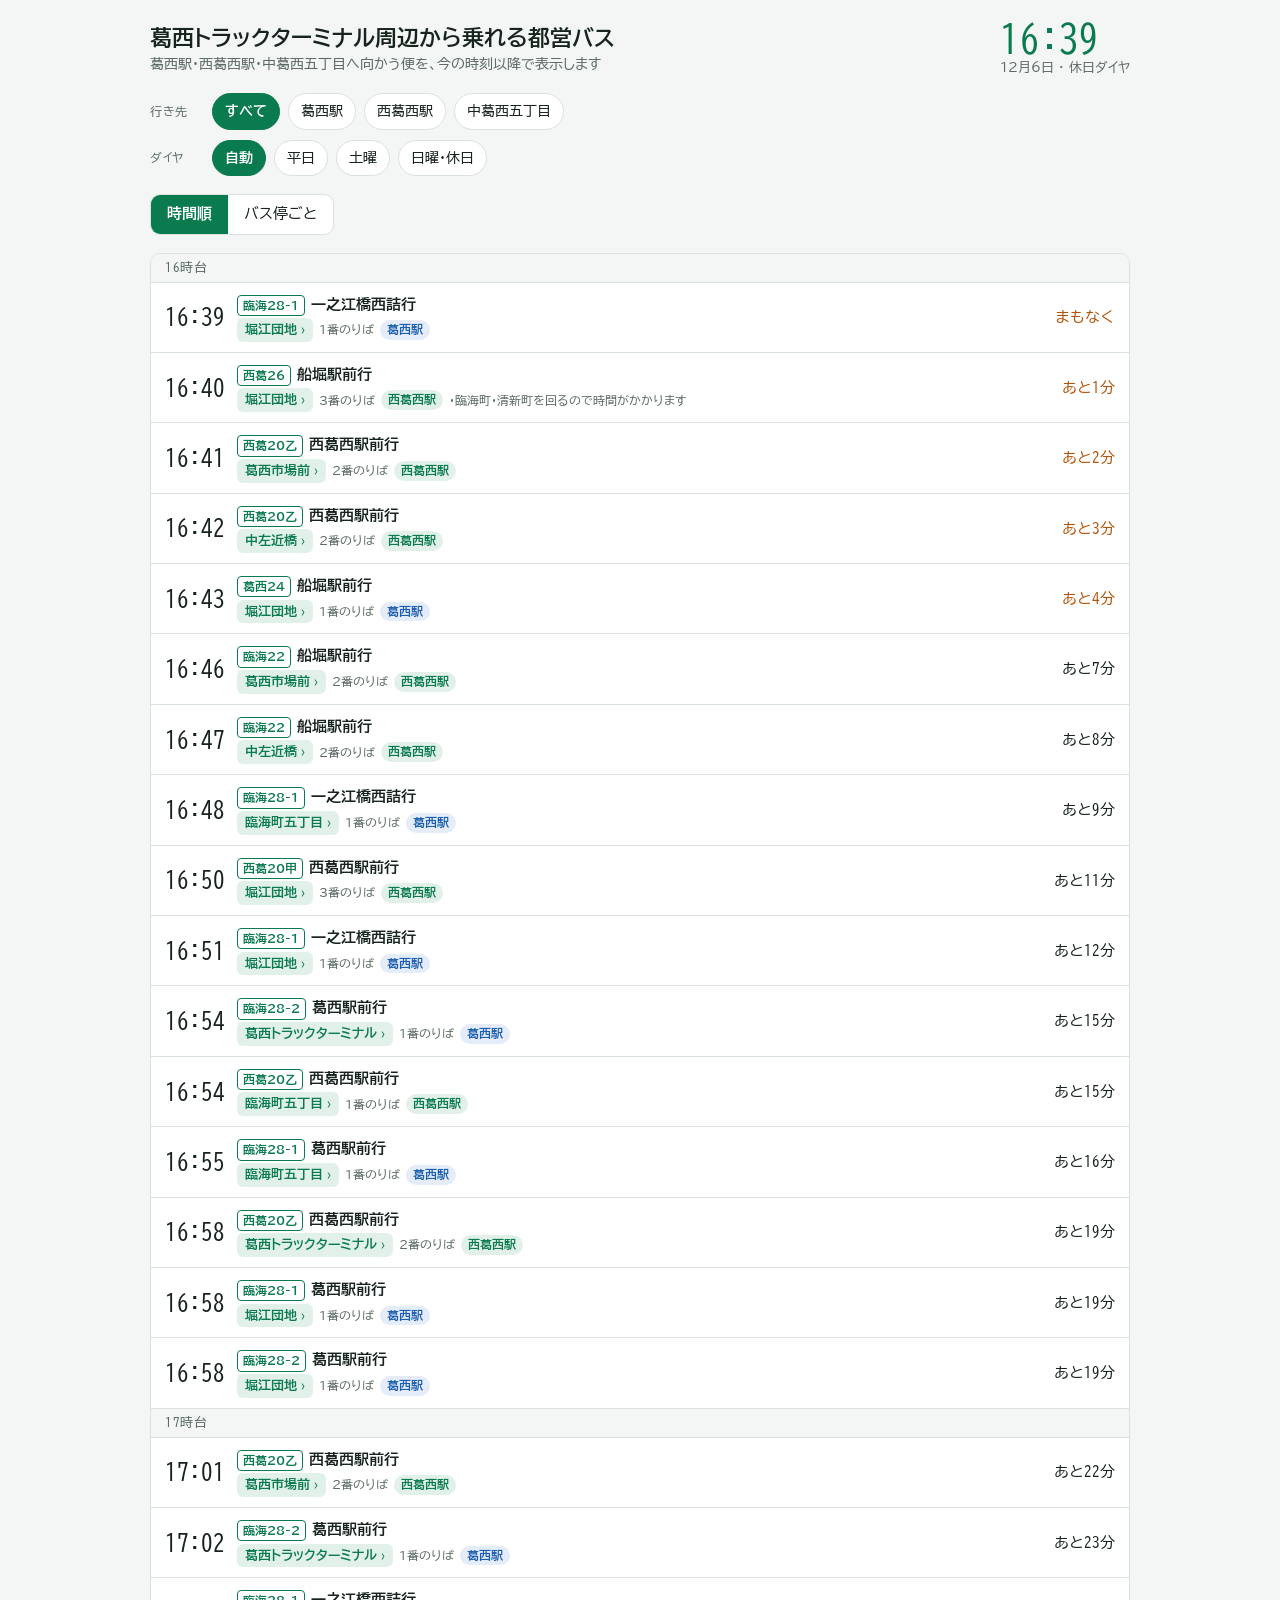
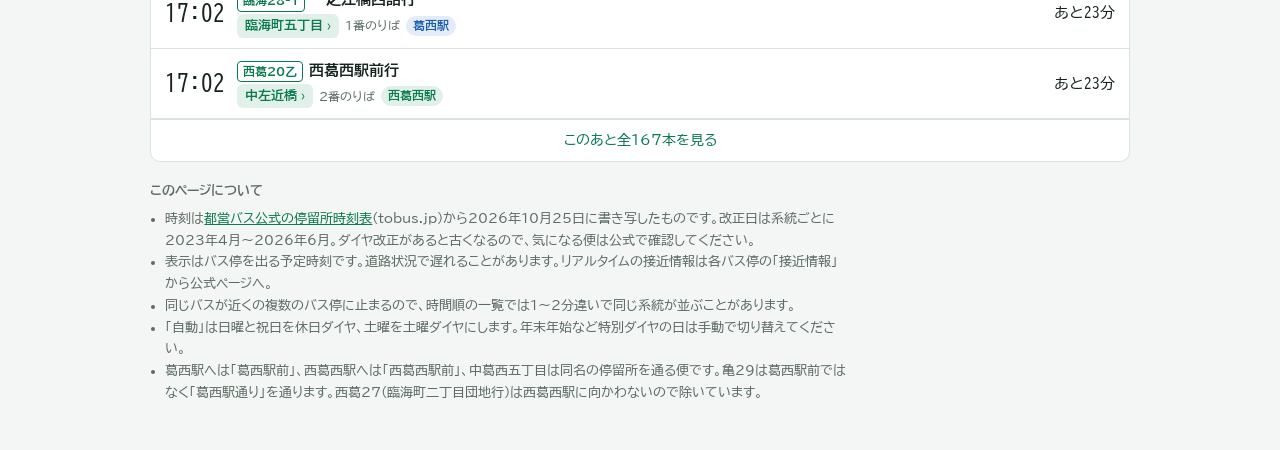
==== commit 398cf564: "臨海町三丁目を削除(全便がトラックターミナルか葛西市場前でも乗れるため) Co-Authored-By: Claude Opus 5.5 (1M context) <noreply@anthropic" ====
--- a/index.html
+++ b/index.html
@@ -134,7 +134,7 @@
 </div>
 <script>
 const DATA=
-{"1394_175":{"pole":1,"t":{"wd":[[385,""],[397,""],[409,""],[415,"ｲ"],[420,""],[426,"ｲ"],[433,""],[440,"ｲ"],[447,""],[453,"ｲ"],[459,""],[466,"ｲ"],[472,""],[478,"ｶ"],[485,""],[491,"ｶ"],[498,""],[504,"ｶ"],[511,"ｲ"],[517,"ｶ"],[523,"ｲ"],[527,"ｶ"],[532,"ｲ"],[536,"ｶ"],[540,"ｲ"],[545,"ｶ"],[551,"ｲ"],[556,"ｶ"],[564,"ｲ"],[572,"ｶ"],[581,"ｲ"],[591,"ｲ"],[600,"ｲ"],[609,"ｲ"],[616,"ｶ"],[625,"ｲ"],[635,"ｲ"],[646,"ｲ"],[653,"ｶ"],[659,"ｲ"],[669,"ｶ"],[672,"ｲ"],[678,"ｶ"],[685,"ｲ"],[699,"ｲ"],[713,"ｲ"],[726,"ｲ"],[739,"ｲ"],[754,"ｲ"],[771,"ｲ"],[788,"ｲ"],[796,"ｶ"],[805,"ｲ"],[822,"ｲ"],[839,"ｲ"],[856,"ｲ"],[873,"ｲ"],[891,"ｲ"],[909,"ｲ"],[925,""],[940,""],[952,""],[963,""],[975,""],[981,"ｶ"],[987,""],[1001,""],[1015,""],[1029,""],[1042,""],[1055,""],[1066,""],[1075,""],[1081,"ｶ"],[1084,""],[1093,""],[1102,""],[1111,""],[1120,""],[1125,"ｶ"],[1131,""],[1138,"ｶ"],[1143,""],[1155,""],[1161,"ｶ"],[1175,"ｲ"],[1179,"ｶ"],[1187,"ｶ"],[1197,"ｲ"],[1214,"ｲ"],[1231,"ｲ"],[1247,"ｲ"],[1262,"ｲ"],[1279,"ｲ"],[1296,"ｲ"],[1312,"ｲ"],[1326,"ｶ"]],"sa":[[382,""],[396,""],[409,""],[424,""],[441,""],[459,""],[474,""],[488,""],[505,""],[523,"ｲ"],[540,"ｲ"],[555,"ｲ"],[570,"ｲ"],[587,"ｲ"],[604,"ｲ"],[619,"ｶ"],[635,"ｲ"],[645,"ｶ"],[651,"ｲ"],[668,"ｲ"],[685,"ｲ"],[702,"ｲ"],[719,"ｲ"],[736,"ｲ"],[753,"ｲ"],[770,"ｲ"],[787,"ｲ"],[804,"ｲ"],[821,"ｲ"],[838,"ｲ"],[855,"ｲ"],[864,"ｶ"],[872,"ｲ"],[889,"ｲ"],[905,"ｲ"],[922,"ｲ"],[938,"ｲ"],[954,"ｲ"],[971,""],[988,""],[996,"ｶ"],[1005,""],[1021,""],[1037,""],[1053,""],[1068,""],[1083,""],[1092,"ｶ"],[1099,""],[1115,""],[1131,""],[1140,"ｶ"],[1147,""],[1163,"ｲ"],[1181,"ｲ"],[1191,"ｶ"],[1200,"ｲ"],[1207,"ｶ"],[1223,"ｲ"],[1245,"ｲ"],[1267,"ｲ"],[1294,"ｲ"],[1312,"ｲ"],[1326,"ｶ"]],"ho":[[382,""],[400,""],[414,""],[433,""],[451,""],[469,""],[487,""],[505,""],[523,"ｲ"],[541,"ｲ"],[555,"ｲ"],[569,"ｲ"],[579,"ｶ"],[585,"ｲ"],[601,"ｲ"],[616,"ｲ"],[631,"ｲ"],[647,"ｲ"],[662,"ｲ"],[678,"ｲ"],[693,"ｲ"],[709,"ｲ"],[725,"ｲ"],[740,"ｲ"],[755,"ｲ"],[771,"ｲ"],[787,"ｲ"],[795,"ｶ"],[803,"ｲ"],[819,"ｲ"],[835,"ｲ"],[843,"ｶ"],[851,"ｲ"],[867,"ｲ"],[883,"ｲ"],[899,"ｲ"],[915,"ｲ"],[930,"ｲ"],[945,"ｲ"],[961,"ｲ"],[976,"ｲ"],[987,""],[999,""],[1011,""],[1018,"ｶ"],[1025,""],[1038,""],[1050,""],[1062,""],[1075,""],[1081,"ｶ"],[1088,""],[1103,""],[1118,"ｲ"],[1127,"ｶ"],[1133,"ｲ"],[1148,"ｲ"],[1163,"ｲ"],[1180,"ｲ"],[1189,"ｶ"],[1199,"ｲ"],[1218,"ｲ"],[1239,"ｲ"],[1264,"ｲ"],[1279,"ｶ"],[1294,"ｲ"],[1312,"ｶ"]]}},"1394_176":{"pole":1,"t":{"wd":[[360,""],[365,"ｲ"],[370,""],[373,"ｲ"],[380,""],[390,""],[393,""],[397,"ｲ"],[406,""],[407,""],[410,""],[413,""],[420,"ｲ"],[423,"ｲ"],[424,""],[426,""],[431,""],[439,""],[447,""],[450,""],[452,""],[454,""],[470,""],[492,""],[510,""],[539,""],[555,""],[576,""],[593,""],[624,""],[626,""],[637,""],[645,""],[653,""],[674,""],[709,""],[715,""],[741,""],[749,""],[767,""],[784,""],[806,""],[817,""],[818,""],[819,""],[849,""],[863,""],[876,"ｲ"],[883,""],[892,"ｲ"],[911,""],[912,""],[914,""],[932,"ｲ"],[936,""],[942,""],[957,""],[965,""],[980,""],[1003,""],[1006,""],[1013,""],[1045,""],[1049,""],[1076,""],[1082,""],[1123,""],[1127,""],[1129,""],[1148,""],[1153,""],[1230,""],[1272,""],[1307,""]],"sa":[[364,"ｲ"],[365,"ｲ"],[370,""],[377,""],[382,""],[384,""],[390,""],[409,""],[410,""],[414,""],[423,"ｲ"],[426,""],[428,""],[429,""],[449,""],[450,""],[466,""],[469,""],[485,""],[487,""],[507,""],[525,""],[541,""],[542,""],[544,"ｲ"],[560,""],[568,"ｲ"],[577,""],[585,""],[595,""],[621,""],[629,""],[648,""],[664,""],[680,""],[694,""],[714,""],[731,""],[739,""],[755,"ｲ"],[764,""],[768,""],[785,""],[786,""],[789,""],[811,"ｲ"],[812,""],[814,""],[839,""],[862,""],[885,""],[888,"ｲ"],[906,""],[925,"ｲ"],[929,""],[930,""],[933,""],[953,""],[972,""],[978,""],[986,""],[988,""],[998,"ｲ"],[1004,""],[1008,""],[1011,""],[1028,""],[1043,""],[1054,""],[1074,""],[1077,""],[1087,""],[1120,""],[1126,""],[1133,""],[1148,""],[1270,""],[1309,""]],"ho":[[365,"ｲ"],[375,""],[377,""],[389,""],[390,""],[400,""],[401,""],[416,""],[427,""],[447,""],[449,""],[452,""],[461,""],[481,""],[510,""],[521,""],[527,""],[559,""],[566,""],[576,""],[583,"ｲ"],[587,""],[592,""],[594,""],[608,""],[611,""],[614,""],[618,"ｲ"],[655,""],[666,""],[677,""],[679,""],[685,""],[702,""],[704,"ｲ"],[724,""],[741,""],[763,""],[767,""],[781,""],[796,""],[811,""],[816,""],[834,""],[853,""],[858,""],[873,""],[875,""],[905,""],[907,""],[923,""],[930,""],[945,""],[969,""],[978,""],[1018,""],[1026,""],[1052,""],[1056,""],[1086,""],[1109,""],[1115,""],[1130,""],[1148,""],[1170,""],[1186,""],[1217,""],[1247,""],[1285,""]]}},"1394_56":{"pole":3,"t":{"wd":[[394,""],[415,""],[424,""],[433,""],[440,""],[450,""],[461,""],[469,""],[476,""],[486,""],[495,""],[506,""],[514,""],[523,""],[532,""],[543,""],[554,""],[562,""],[572,""],[581,""],[597,""],[610,""],[628,""],[645,""],[658,""],[678,""],[696,""],[710,""],[726,""],[743,""],[757,""],[774,""],[790,""],[804,""],[820,""],[836,""],[850,""],[867,""],[884,""],[898,""],[914,""],[929,""],[947,""],[958,""],[968,""],[976,""],[986,""],[995,""],[1005,""],[1014,""],[1022,""],[1032,""],[1041,""],[1052,""],[1060,""],[1069,""],[1079,""],[1089,""],[1100,""],[1112,""],[1125,""],[1141,""],[1155,""],[1170,""],[1186,""],[1199,""],[1218,""],[1232,""],[1244,""],[1264,""],[1280,""],[1322,""]],"sa":[[394,""],[409,""],[421,""],[433,""],[444,""],[455,""],[466,""],[477,""],[488,""],[499,""],[510,""],[521,""],[533,""],[543,""],[553,""],[565,""],[575,""],[586,""],[597,""],[609,""],[619,""],[631,""],[646,""],[662,""],[678,""],[694,""],[709,""],[724,""],[739,""],[755,""],[767,""],[782,""],[800,""],[814,""],[830,""],[845,""],[861,""],[877,""],[892,""],[907,""],[922,""],[937,""],[954,""],[967,""],[982,""],[996,""],[1008,""],[1022,""],[1041,""],[1052,""],[1068,""],[1080,""],[1094,""],[1109,""],[1124,""],[1139,""],[1156,""],[1171,""],[1197,""],[1217,""],[1240,""],[1260,""],[1282,""],[1300,""],[1323,""]],"ho":[[394,""],[414,""],[434,""],[454,""],[474,""],[494,""],[515,""],[536,""],[558,""],[576,""],[588,""],[602,""],[618,""],[629,""],[644,""],[660,""],[670,""],[681,""],[693,""],[706,""],[717,""],[728,""],[741,""],[754,""],[766,""],[778,""],[791,""],[801,""],[817,""],[835,""],[853,""],[869,""],[889,""],[904,""],[917,""],[930,""],[945,""],[958,""],[969,""],[981,""],[995,""],[1010,""],[1023,""],[1036,""],[1050,""],[1065,""],[1080,""],[1094,""],[1109,""],[1125,""],[1140,""],[1156,""],[1180,""],[1200,""],[1221,""],[1241,""],[1262,""],[1282,""],[1303,""],[1323,""]]}},"1394_76":{"pole":1,"t":{"wd":[[384,""],[401,""],[417,""],[429,"ｶ"],[438,""],[447,"ｶ"],[456,""],[466,"ｶ"],[476,""],[486,"ｶ"],[495,""],[509,""],[523,""],[537,""],[551,""],[566,""],[582,""],[599,""],[620,""],[642,""],[666,""],[691,""],[717,""],[746,""],[775,""],[795,""],[814,""],[833,""],[852,""],[869,""],[886,""],[902,""],[918,""],[934,""],[949,""],[964,""],[978,""],[992,""],[1006,""],[1020,""],[1034,""],[1048,""],[1063,""],[1078,""],[1094,""],[1111,""],[1130,""],[1155,""],[1180,""],[1210,""],[1235,""],[1258,""],[1285,""],[1313,""]],"sa":[[383,""],[393,""],[413,""],[435,""],[457,""],[476,""],[495,""],[513,""],[529,""],[545,""],[561,""],[579,""],[597,""],[615,""],[633,""],[651,""],[668,""],[685,""],[701,""],[715,""],[730,""],[744,""],[758,""],[772,""],[786,""],[800,""],[814,""],[828,""],[843,""],[858,""],[874,""],[891,""],[908,""],[924,""],[940,""],[956,""],[973,""],[991,""],[1009,""],[1027,""],[1045,""],[1063,""],[1082,""],[1100,""],[1118,""],[1136,""],[1154,""],[1172,""],[1190,""],[1208,""],[1233,""],[1258,""],[1285,""],[1313,""]],"ho":[[384,""],[403,""],[433,""],[459,""],[483,""],[507,""],[536,""],[561,""],[587,""],[614,""],[640,""],[662,""],[684,""],[704,""],[724,""],[742,""],[757,""],[774,""],[790,""],[806,""],[824,""],[842,""],[860,""],[879,""],[899,""],[919,""],[940,""],[961,""],[982,""],[1003,""],[1024,""],[1044,""],[1064,""],[1084,""],[1105,""],[1135,""],[1166,""],[1199,""],[1227,""],[1253,""],[1283,""],[1313,""]]}},"1394_80":{"pole":3,"t":{"wd":[[884,""],[1002,""]],"sa":[[881,""],[1001,""]],"ho":[[880,""],[1000,""]]}},"1394_92":{"pole":3,"t":{"wd":[[406,""],[415,""],[433,""],[443,""],[476,""],[512,""],[563,""],[622,""],[679,""],[772,""],[822,""],[935,""],[1002,""],[1096,""],[1124,""],[1142,""],[1158,""],[1253,""]],"sa":[[403,""],[439,""],[463,""],[475,""],[507,""],[540,""],[564,""],[646,""],[683,""],[780,""],[822,""],[864,""],[919,""],[960,""],[1002,""],[1041,""],[1095,""],[1110,""],[1137,""],[1176,""],[1249,""]],"ho":[[403,""],[441,""],[485,""],[548,""],[621,""],[676,""],[728,""],[768,""],[821,""],[853,""],[917,""],[958,""],[989,""],[1052,""],[1152,""],[1200,""]]}},"2061_194":{"pole":2,"t":{"wd":[[483,""],[671,""],[856,""]],"sa":[],"ho":[]}},"2061_57":{"pole":2,"t":{"wd":[[352,""],[400,""],[413,""],[424,""],[435,""],[448,""],[459,""],[470,""],[484,""],[503,""],[514,""],[531,""],[552,""],[573,""],[594,""],[619,""],[642,""],[667,""],[692,""],[720,""],[738,""],[767,""],[784,""],[813,""],[830,""],[857,""],[877,""],[899,""],[922,""],[944,""],[965,""],[984,""],[1004,""],[1029,""],[1051,""],[1077,""],[1096,""],[1120,""],[1140,""],[1162,""],[1182,""],[1206,""],[1228,""],[1251,""],[1273,""],[1298,""],[1316,""],[1339,""]],"sa":[[351,""],[401,""],[415,""],[427,""],[440,""],[453,""],[465,""],[477,""],[494,""],[505,""],[519,""],[532,""],[549,""],[566,""],[593,""],[610,""],[632,""],[656,""],[673,""],[695,""],[717,""],[737,""],[756,""],[777,""],[798,""],[821,""],[840,""],[862,""],[884,""],[906,""],[929,""],[951,""],[975,""],[996,""],[1020,""],[1041,""],[1066,""],[1088,""],[1109,""],[1133,""],[1154,""],[1176,""],[1196,""],[1216,""],[1238,""],[1258,""],[1279,""],[1299,""],[1317,""],[1339,""]],"ho":[[390,""],[431,""],[449,""],[469,""],[491,""],[510,""],[534,""],[555,""],[577,""],[599,""],[620,""],[642,""],[662,""],[690,""],[714,""],[736,""],[763,""],[789,""],[811,""],[835,""],[860,""],[882,""],[910,""],[930,""],[953,""],[977,""],[1001,""],[1021,""],[1036,""],[1056,""],[1073,""],[1093,""],[1117,""],[1145,""],[1187,""],[1213,""],[1255,""],[1297,""],[1340,""]]}},"2061_67":{"pole":2,"t":{"wd":[[391,""],[627,""],[863,""],[1085,""]],"sa":[[516,""],[587,""],[624,""],[805,""],[872,""],[976,""],[1086,""]],"ho":[[516,""],[605,""],[823,""],[871,""],[1006,""],[1024,""]]}},"2061_87":{"pole":2,"t":{"wd":[[357,"ｶ"],[379,""],[395,""],[448,""],[605,""],[659,"ﾆ"],[686,""],[931,""],[981,""]],"sa":[[358,"ｶ"],[376,""],[518,""],[650,"ﾆ"],[935,""]],"ho":[[381,""],[581,""],[616,""],[768,"ﾆ"],[828,""],[947,""],[975,""]]}},"2062_175":{"pole":1,"t":{"wd":[[381,""],[393,""],[665,"ｶ"]],"sa":[[378,""],[392,""],[641,"ｶ"]],"ho":[[379,""],[397,""]]}},"2062_176":{"pole":1,"t":{"wd":[[361,"ｲ"],[367,""],[369,"ｲ"],[377,""],[387,""],[390,""],[393,"ｲ"],[402,""],[403,""],[406,""],[409,""],[416,"ｲ"],[419,"ｲ"],[420,""],[422,""],[427,""],[435,""],[443,""],[446,""],[448,""],[450,""],[466,""],[488,""],[506,""],[535,""],[551,""],[572,""],[589,""],[620,""],[622,""],[633,""],[641,""],[649,""],[670,""],[705,""],[711,""],[737,""],[745,""],[763,""],[780,""],[802,""],[813,""],[814,""],[815,""],[845,""],[859,""],[872,"ｲ"],[879,""],[888,"ｲ"],[907,""],[908,""],[910,""],[928,"ｲ"],[932,""],[938,""],[953,""],[961,""],[976,""],[999,""],[1002,""],[1009,""],[1041,""],[1045,""],[1072,""],[1078,""],[1119,""],[1123,""],[1125,""],[1144,""],[1149,""],[1226,""],[1269,""],[1304,""]],"sa":[[361,"ｲ"],[362,"ｲ"],[368,""],[375,""],[380,""],[382,""],[388,""],[407,""],[408,""],[412,""],[419,"ｲ"],[424,""],[426,""],[427,""],[447,""],[448,""],[463,""],[466,""],[481,""],[483,""],[503,""],[521,""],[537,""],[538,""],[540,"ｲ"],[556,""],[564,"ｲ"],[573,""],[581,""],[591,""],[617,""],[625,""],[644,""],[660,""],[676,""],[690,""],[710,""],[727,""],[735,""],[751,"ｲ"],[760,""],[764,""],[781,""],[782,""],[785,""],[807,"ｲ"],[808,""],[810,""],[835,""],[858,""],[881,""],[884,"ｲ"],[902,""],[921,"ｲ"],[925,""],[926,""],[929,""],[949,""],[968,""],[974,""],[982,""],[984,""],[994,"ｲ"],[1000,""],[1004,""],[1007,""],[1024,""],[1039,""],[1050,""],[1070,""],[1073,""],[1083,""],[1116,""],[1122,""],[1129,""],[1144,""],[1268,""],[1307,""]],"ho":[[362,"ｲ"],[373,""],[375,""],[387,""],[388,""],[398,""],[399,""],[414,""],[425,""],[445,""],[447,""],[450,""],[457,""],[477,""],[506,""],[517,""],[523,""],[555,""],[562,""],[572,""],[579,"ｲ"],[583,""],[588,""],[590,""],[604,""],[607,""],[610,""],[614,"ｲ"],[651,""],[662,""],[673,""],[675,""],[681,""],[698,""],[700,"ｲ"],[720,""],[737,""],[759,""],[763,""],[777,""],[792,""],[807,""],[812,""],[830,""],[849,""],[854,""],[869,""],[871,""],[901,""],[903,""],[919,""],[926,""],[941,""],[965,""],[974,""],[1014,""],[1022,""],[1048,""],[1052,""],[1082,""],[1105,""],[1111,""],[1126,""],[1144,""],[1166,""],[1182,""],[1215,""],[1245,""],[1283,""]]}},"2062_57":{"pole":2,"t":{"wd":[[350,""],[398,""],[411,""],[422,""],[433,""],[446,""],[456,""],[467,""],[481,""],[500,""],[511,""],[528,""],[549,""],[570,""],[592,""],[617,""],[640,""],[665,""],[690,""],[718,""],[736,""],[765,""],[782,""],[811,""],[828,""],[855,""],[875,""],[897,""],[920,""],[942,""],[963,""],[981,""],[1001,""],[1026,""],[1048,""],[1074,""],[1093,""],[1117,""],[1137,""],[1160,""],[1180,""],[1204,""],[1226,""],[1250,""],[1272,""],[1297,""],[1315,""],[1338,""]],"sa":[[350,""],[400,""],[414,""],[426,""],[439,""],[452,""],[463,""],[475,""],[492,""],[503,""],[517,""],[530,""],[547,""],[564,""],[591,""],[608,""],[630,""],[654,""],[671,""],[693,""],[715,""],[735,""],[754,""],[775,""],[796,""],[819,""],[838,""],[860,""],[882,""],[904,""],[927,""],[949,""],[973,""],[994,""],[1018,""],[1039,""],[1063,""],[1085,""],[1106,""],[1130,""],[1152,""],[1174,""],[1194,""],[1214,""],[1237,""],[1257,""],[1278,""],[1298,""],[1316,""],[1338,""]],"ho":[[388,""],[429,""],[447,""],[467,""],[489,""],[508,""],[532,""],[553,""],[575,""],[597,""],[618,""],[640,""],[660,""],[688,""],[712,""],[734,""],[761,""],[787,""],[809,""],[833,""],[858,""],[880,""],[907,""],[927,""],[950,""],[974,""],[998,""],[1018,""],[1033,""],[1053,""],[1070,""],[1091,""],[1115,""],[1143,""],[1185,""],[1211,""],[1253,""],[1295,""],[1338,""]]}},"2145_175":{"pole":3,"t":{"wd":[[381,""],[393,""],[665,"ｶ"]],"sa":[[378,""],[392,""],[641,"ｶ"]],"ho":[[378,""],[396,""]]}},"2145_176":{"pole":3,"t":{"wd":[[361,"ｲ"],[367,""],[369,"ｲ"],[377,""],[387,""],[390,""],[393,"ｲ"],[402,""],[403,""],[406,""],[409,""],[416,"ｲ"],[419,"ｲ"],[420,""],[422,""],[427,""],[435,""],[443,""],[446,""],[448,""],[450,""],[466,""],[488,""],[506,""],[535,""],[551,""],[572,""],[589,""],[620,""],[622,""],[633,""],[641,""],[649,""],[670,""],[705,""],[711,""],[737,""],[745,""],[763,""],[780,""],[802,""],[813,""],[814,""],[815,""],[845,""],[859,""],[872,"ｲ"],[879,""],[888,"ｲ"],[907,""],[908,""],[910,""],[928,"ｲ"],[932,""],[938,""],[953,""],[961,""],[976,""],[999,""],[1002,""],[1009,""],[1041,""],[1045,""],[1072,""],[1078,""],[1119,""],[1123,""],[1125,""],[1144,""],[1149,""],[1226,""],[1269,""],[1304,""]],"sa":[[361,"ｲ"],[362,"ｲ"],[368,""],[375,""],[380,""],[382,""],[388,""],[407,""],[408,""],[412,""],[419,"ｲ"],[424,""],[426,""],[427,""],[447,""],[448,""],[463,""],[466,""],[481,""],[483,""],[503,""],[521,""],[537,""],[538,""],[540,"ｲ"],[556,""],[564,"ｲ"],[573,""],[581,""],[591,""],[617,""],[625,""],[644,""],[660,""],[676,""],[690,""],[710,""],[727,""],[735,""],[751,"ｲ"],[760,""],[764,""],[781,""],[782,""],[785,""],[807,"ｲ"],[808,""],[810,""],[835,""],[858,""],[881,""],[884,"ｲ"],[902,""],[921,"ｲ"],[925,""],[926,""],[929,""],[949,""],[967,""],[973,""],[981,""],[983,""],[994,"ｲ"],[999,""],[1003,""],[1006,""],[1023,""],[1038,""],[1049,""],[1069,""],[1072,""],[1082,""],[1115,""],[1121,""],[1128,""],[1144,""],[1268,""],[1307,""]],"ho":[[362,"ｲ"],[373,""],[375,""],[387,""],[388,""],[398,""],[399,""],[414,""],[425,""],[445,""],[447,""],[450,""],[457,""],[477,""],[506,""],[517,""],[523,""],[555,""],[562,""],[572,""],[579,"ｲ"],[583,""],[588,""],[590,""],[604,""],[607,""],[610,""],[614,"ｲ"],[651,""],[662,""],[673,""],[675,""],[681,""],[698,""],[700,"ｲ"],[720,""],[737,""],[759,""],[763,""],[777,""],[792,""],[807,""],[812,""],[830,""],[849,""],[854,""],[869,""],[871,""],[901,""],[903,""],[919,""],[926,""],[941,""],[965,""],[974,""],[1014,""],[1022,""],[1048,""],[1052,""],[1082,""],[1105,""],[1111,""],[1126,""],[1144,""],[1166,""],[1182,""],[1215,""],[1245,""],[1283,""]]}},"2145_194":{"pole":2,"t":{"wd":[[482,""],[670,""],[855,""]],"sa":[],"ho":[]}},"2145_57":{"pole":2,"t":{"wd":[[351,""],[399,""],[412,""],[423,""],[434,""],[447,""],[458,""],[469,""],[483,""],[502,""],[513,""],[530,""],[551,""],[572,""],[593,""],[618,""],[641,""],[666,""],[691,""],[719,""],[737,""],[766,""],[783,""],[812,""],[829,""],[856,""],[876,""],[898,""],[921,""],[943,""],[964,""],[983,""],[1003,""],[1028,""],[1050,""],[1076,""],[1095,""],[1119,""],[1139,""],[1161,""],[1181,""],[1205,""],[1227,""],[1251,""],[1273,""],[1298,""],[1316,""],[1339,""]],"sa":[[351,""],[401,""],[415,""],[427,""],[440,""],[453,""],[464,""],[476,""],[493,""],[504,""],[518,""],[531,""],[548,""],[565,""],[592,""],[609,""],[631,""],[655,""],[672,""],[694,""],[716,""],[736,""],[755,""],[776,""],[797,""],[820,""],[839,""],[861,""],[883,""],[905,""],[928,""],[950,""],[974,""],[995,""],[1019,""],[1040,""],[1065,""],[1087,""],[1108,""],[1132,""],[1153,""],[1175,""],[1195,""],[1215,""],[1238,""],[1258,""],[1279,""],[1299,""],[1317,""],[1339,""]],"ho":[[389,""],[430,""],[448,""],[468,""],[490,""],[509,""],[533,""],[554,""],[576,""],[598,""],[619,""],[641,""],[661,""],[689,""],[713,""],[735,""],[762,""],[788,""],[810,""],[834,""],[859,""],[881,""],[909,""],[929,""],[952,""],[976,""],[1000,""],[1020,""],[1035,""],[1055,""],[1072,""],[1092,""],[1116,""],[1144,""],[1186,""],[1212,""],[1254,""],[1296,""],[1339,""]]}},"2145_67":{"pole":2,"t":{"wd":[[390,""],[626,""],[862,""],[1084,""]],"sa":[[515,""],[586,""],[623,""],[804,""],[871,""],[975,""],[1085,""]],"ho":[[515,""],[604,""],[822,""],[870,""],[1005,""],[1023,""]]}},"2145_87":{"pole":2,"t":{"wd":[[356,"ｶ"],[378,""],[394,""],[447,""],[604,""],[658,"ﾆ"],[685,""],[930,""],[980,""]],"sa":[[357,"ｶ"],[375,""],[517,""],[649,"ﾆ"],[934,""]],"ho":[[380,""],[580,""],[615,""],[767,"ﾆ"],[827,""],[946,""],[974,""]]}},"2146_194":{"pole":2,"t":{"wd":[[484,""],[672,""],[857,""]],"sa":[],"ho":[]}},"2146_57":{"pole":2,"t":{"wd":[[353,""],[401,""],[414,""],[425,""],[436,""],[449,""],[460,""],[471,""],[485,""],[504,""],[515,""],[532,""],[553,""],[574,""],[595,""],[620,""],[643,""],[668,""],[693,""],[721,""],[739,""],[768,""],[785,""],[814,""],[831,""],[858,""],[878,""],[900,""],[923,""],[945,""],[966,""],[985,""],[1005,""],[1030,""],[1052,""],[1078,""],[1097,""],[1121,""],[1141,""],[1163,""],[1183,""],[1207,""],[1229,""],[1252,""],[1274,""],[1299,""],[1317,""],[1340,""]],"sa":[[352,""],[402,""],[416,""],[428,""],[441,""],[454,""],[466,""],[478,""],[495,""],[506,""],[520,""],[533,""],[550,""],[567,""],[594,""],[611,""],[633,""],[657,""],[674,""],[696,""],[718,""],[738,""],[757,""],[778,""],[799,""],[822,""],[841,""],[863,""],[885,""],[907,""],[930,""],[952,""],[976,""],[997,""],[1021,""],[1042,""],[1067,""],[1089,""],[1110,""],[1134,""],[1155,""],[1177,""],[1197,""],[1217,""],[1239,""],[1259,""],[1280,""],[1300,""],[1318,""],[1340,""]],"ho":[[391,""],[432,""],[450,""],[470,""],[492,""],[511,""],[535,""],[556,""],[578,""],[600,""],[621,""],[643,""],[663,""],[691,""],[715,""],[737,""],[764,""],[790,""],[812,""],[836,""],[861,""],[883,""],[911,""],[931,""],[954,""],[978,""],[1002,""],[1022,""],[1037,""],[1057,""],[1074,""],[1094,""],[1118,""],[1146,""],[1188,""],[1214,""],[1256,""],[1298,""],[1341,""]]}},"2146_67":{"pole":2,"t":{"wd":[[392,""],[628,""],[864,""],[1086,""]],"sa":[[517,""],[588,""],[625,""],[806,""],[873,""],[977,""],[1087,""]],"ho":[[517,""],[606,""],[824,""],[872,""],[1007,""],[1025,""]]}},"2146_87":{"pole":2,"t":{"wd":[[358,"ｶ"],[380,""],[396,""],[449,""],[606,""],[660,"ﾆ"],[687,""],[932,""],[982,""]],"sa":[[359,"ｶ"],[377,""],[519,""],[651,"ﾆ"],[936,""]],"ho":[[382,""],[582,""],[617,""],[769,"ﾆ"],[829,""],[948,""],[976,""]]}},"2188_175":{"pole":1,"t":{"wd":[[406,""],[412,"ｲ"],[417,""],[423,"ｲ"],[430,""],[437,"ｲ"],[444,""],[450,"ｲ"],[456,""],[463,"ｲ"],[469,""],[475,"ｶ"],[482,""],[488,"ｶ"],[495,""],[501,"ｶ"],[508,"ｲ"],[514,"ｶ"],[520,"ｲ"],[524,"ｶ"],[529,"ｲ"],[533,"ｶ"],[537,"ｲ"],[542,"ｶ"],[548,"ｲ"],[553,"ｶ"],[561,"ｲ"],[569,"ｶ"],[578,"ｲ"],[588,"ｲ"],[597,"ｲ"],[606,"ｲ"],[613,"ｶ"],[622,"ｲ"],[632,"ｲ"],[643,"ｲ"],[650,"ｶ"],[656,"ｲ"],[669,"ｲ"],[675,"ｶ"],[682,"ｲ"],[696,"ｲ"],[710,"ｲ"],[723,"ｲ"],[736,"ｲ"],[751,"ｲ"],[768,"ｲ"],[785,"ｲ"],[793,"ｶ"],[802,"ｲ"],[819,"ｲ"],[836,"ｲ"],[853,"ｲ"],[870,"ｲ"],[888,"ｲ"],[906,"ｲ"],[922,""],[937,""],[949,""],[960,""],[972,""],[978,"ｶ"],[984,""],[998,""],[1012,""],[1026,""],[1039,""],[1052,""],[1063,""],[1072,""],[1078,"ｶ"],[1081,""],[1090,""],[1099,""],[1108,""],[1117,""],[1122,"ｶ"],[1128,""],[1135,"ｶ"],[1140,""],[1152,""],[1158,"ｶ"],[1172,"ｲ"],[1176,"ｶ"],[1184,"ｶ"],[1194,"ｲ"],[1211,"ｲ"],[1228,"ｲ"],[1244,"ｲ"],[1259,"ｲ"],[1276,"ｲ"],[1293,"ｲ"],[1309,"ｲ"],[1323,"ｶ"]],"sa":[[406,""],[421,""],[438,""],[456,""],[471,""],[485,""],[502,""],[520,"ｲ"],[537,"ｲ"],[552,"ｲ"],[567,"ｲ"],[584,"ｲ"],[601,"ｲ"],[616,"ｶ"],[632,"ｲ"],[648,"ｲ"],[665,"ｲ"],[682,"ｲ"],[699,"ｲ"],[716,"ｲ"],[733,"ｲ"],[750,"ｲ"],[767,"ｲ"],[784,"ｲ"],[801,"ｲ"],[818,"ｲ"],[835,"ｲ"],[852,"ｲ"],[861,"ｶ"],[869,"ｲ"],[886,"ｲ"],[902,"ｲ"],[919,"ｲ"],[935,"ｲ"],[951,"ｲ"],[968,""],[985,""],[993,"ｶ"],[1002,""],[1018,""],[1034,""],[1050,""],[1065,""],[1080,""],[1089,"ｶ"],[1096,""],[1112,""],[1128,""],[1137,"ｶ"],[1144,""],[1160,"ｲ"],[1178,"ｲ"],[1188,"ｶ"],[1197,"ｲ"],[1204,"ｶ"],[1220,"ｲ"],[1242,"ｲ"],[1264,"ｲ"],[1291,"ｲ"],[1309,"ｲ"],[1323,"ｶ"]],"ho":[[411,""],[430,""],[448,""],[466,""],[484,""],[502,""],[520,"ｲ"],[538,"ｲ"],[552,"ｲ"],[566,"ｲ"],[576,"ｶ"],[582,"ｲ"],[598,"ｲ"],[613,"ｲ"],[628,"ｲ"],[644,"ｲ"],[659,"ｲ"],[675,"ｲ"],[690,"ｲ"],[706,"ｲ"],[722,"ｲ"],[737,"ｲ"],[752,"ｲ"],[768,"ｲ"],[784,"ｲ"],[792,"ｶ"],[800,"ｲ"],[816,"ｲ"],[832,"ｲ"],[840,"ｶ"],[848,"ｲ"],[864,"ｲ"],[880,"ｲ"],[896,"ｲ"],[912,"ｲ"],[927,"ｲ"],[942,"ｲ"],[958,"ｲ"],[973,"ｲ"],[984,""],[996,""],[1008,""],[1015,"ｶ"],[1022,""],[1035,""],[1047,""],[1059,""],[1072,""],[1078,"ｶ"],[1085,""],[1100,""],[1115,"ｲ"],[1124,"ｶ"],[1130,"ｲ"],[1145,"ｲ"],[1160,"ｲ"],[1177,"ｲ"],[1186,"ｶ"],[1196,"ｲ"],[1215,"ｲ"],[1236,"ｲ"],[1261,"ｲ"],[1276,"ｶ"],[1291,"ｲ"],[1309,"ｶ"]]}},"2188_57":{"pole":1,"t":{"wd":[[346,""],[394,""],[407,""],[418,""],[429,""],[442,""],[452,""],[463,""],[477,""],[496,""],[507,""],[524,""],[545,""],[566,""],[588,""],[613,""],[636,""],[661,""],[686,""],[714,""],[732,""],[761,""],[778,""],[807,""],[824,""],[851,""],[871,""],[893,""],[916,""],[938,""],[959,""],[977,""],[997,""],[1022,""],[1044,""],[1070,""],[1089,""],[1113,""],[1133,""],[1156,""],[1176,""],[1200,""],[1222,""],[1246,""],[1268,""],[1293,""],[1311,""],[1334,""]],"sa":[[346,""],[396,""],[410,""],[422,""],[435,""],[448,""],[459,""],[471,""],[488,""],[499,""],[513,""],[526,""],[543,""],[560,""],[587,""],[604,""],[626,""],[650,""],[667,""],[689,""],[711,""],[731,""],[750,""],[771,""],[792,""],[815,""],[834,""],[856,""],[878,""],[900,""],[923,""],[945,""],[969,""],[990,""],[1014,""],[1035,""],[1059,""],[1081,""],[1102,""],[1126,""],[1148,""],[1170,""],[1190,""],[1210,""],[1233,""],[1253,""],[1274,""],[1294,""],[1312,""],[1334,""]],"ho":[[384,""],[425,""],[443,""],[463,""],[485,""],[504,""],[528,""],[549,""],[571,""],[593,""],[614,""],[636,""],[656,""],[684,""],[708,""],[730,""],[757,""],[783,""],[805,""],[829,""],[854,""],[876,""],[903,""],[923,""],[946,""],[970,""],[994,""],[1014,""],[1029,""],[1049,""],[1066,""],[1087,""],[1111,""],[1139,""],[1181,""],[1207,""],[1249,""],[1291,""],[1334,""]]}}}
+{"1394_175":{"pole":1,"t":{"wd":[[385,""],[397,""],[409,""],[415,"ｲ"],[420,""],[426,"ｲ"],[433,""],[440,"ｲ"],[447,""],[453,"ｲ"],[459,""],[466,"ｲ"],[472,""],[478,"ｶ"],[485,""],[491,"ｶ"],[498,""],[504,"ｶ"],[511,"ｲ"],[517,"ｶ"],[523,"ｲ"],[527,"ｶ"],[532,"ｲ"],[536,"ｶ"],[540,"ｲ"],[545,"ｶ"],[551,"ｲ"],[556,"ｶ"],[564,"ｲ"],[572,"ｶ"],[581,"ｲ"],[591,"ｲ"],[600,"ｲ"],[609,"ｲ"],[616,"ｶ"],[625,"ｲ"],[635,"ｲ"],[646,"ｲ"],[653,"ｶ"],[659,"ｲ"],[669,"ｶ"],[672,"ｲ"],[678,"ｶ"],[685,"ｲ"],[699,"ｲ"],[713,"ｲ"],[726,"ｲ"],[739,"ｲ"],[754,"ｲ"],[771,"ｲ"],[788,"ｲ"],[796,"ｶ"],[805,"ｲ"],[822,"ｲ"],[839,"ｲ"],[856,"ｲ"],[873,"ｲ"],[891,"ｲ"],[909,"ｲ"],[925,""],[940,""],[952,""],[963,""],[975,""],[981,"ｶ"],[987,""],[1001,""],[1015,""],[1029,""],[1042,""],[1055,""],[1066,""],[1075,""],[1081,"ｶ"],[1084,""],[1093,""],[1102,""],[1111,""],[1120,""],[1125,"ｶ"],[1131,""],[1138,"ｶ"],[1143,""],[1155,""],[1161,"ｶ"],[1175,"ｲ"],[1179,"ｶ"],[1187,"ｶ"],[1197,"ｲ"],[1214,"ｲ"],[1231,"ｲ"],[1247,"ｲ"],[1262,"ｲ"],[1279,"ｲ"],[1296,"ｲ"],[1312,"ｲ"],[1326,"ｶ"]],"sa":[[382,""],[396,""],[409,""],[424,""],[441,""],[459,""],[474,""],[488,""],[505,""],[523,"ｲ"],[540,"ｲ"],[555,"ｲ"],[570,"ｲ"],[587,"ｲ"],[604,"ｲ"],[619,"ｶ"],[635,"ｲ"],[645,"ｶ"],[651,"ｲ"],[668,"ｲ"],[685,"ｲ"],[702,"ｲ"],[719,"ｲ"],[736,"ｲ"],[753,"ｲ"],[770,"ｲ"],[787,"ｲ"],[804,"ｲ"],[821,"ｲ"],[838,"ｲ"],[855,"ｲ"],[864,"ｶ"],[872,"ｲ"],[889,"ｲ"],[905,"ｲ"],[922,"ｲ"],[938,"ｲ"],[954,"ｲ"],[971,""],[988,""],[996,"ｶ"],[1005,""],[1021,""],[1037,""],[1053,""],[1068,""],[1083,""],[1092,"ｶ"],[1099,""],[1115,""],[1131,""],[1140,"ｶ"],[1147,""],[1163,"ｲ"],[1181,"ｲ"],[1191,"ｶ"],[1200,"ｲ"],[1207,"ｶ"],[1223,"ｲ"],[1245,"ｲ"],[1267,"ｲ"],[1294,"ｲ"],[1312,"ｲ"],[1326,"ｶ"]],"ho":[[382,""],[400,""],[414,""],[433,""],[451,""],[469,""],[487,""],[505,""],[523,"ｲ"],[541,"ｲ"],[555,"ｲ"],[569,"ｲ"],[579,"ｶ"],[585,"ｲ"],[601,"ｲ"],[616,"ｲ"],[631,"ｲ"],[647,"ｲ"],[662,"ｲ"],[678,"ｲ"],[693,"ｲ"],[709,"ｲ"],[725,"ｲ"],[740,"ｲ"],[755,"ｲ"],[771,"ｲ"],[787,"ｲ"],[795,"ｶ"],[803,"ｲ"],[819,"ｲ"],[835,"ｲ"],[843,"ｶ"],[851,"ｲ"],[867,"ｲ"],[883,"ｲ"],[899,"ｲ"],[915,"ｲ"],[930,"ｲ"],[945,"ｲ"],[961,"ｲ"],[976,"ｲ"],[987,""],[999,""],[1011,""],[1018,"ｶ"],[1025,""],[1038,""],[1050,""],[1062,""],[1075,""],[1081,"ｶ"],[1088,""],[1103,""],[1118,"ｲ"],[1127,"ｶ"],[1133,"ｲ"],[1148,"ｲ"],[1163,"ｲ"],[1180,"ｲ"],[1189,"ｶ"],[1199,"ｲ"],[1218,"ｲ"],[1239,"ｲ"],[1264,"ｲ"],[1279,"ｶ"],[1294,"ｲ"],[1312,"ｶ"]]}},"1394_176":{"pole":1,"t":{"wd":[[360,""],[365,"ｲ"],[370,""],[373,"ｲ"],[380,""],[390,""],[393,""],[397,"ｲ"],[406,""],[407,""],[410,""],[413,""],[420,"ｲ"],[423,"ｲ"],[424,""],[426,""],[431,""],[439,""],[447,""],[450,""],[452,""],[454,""],[470,""],[492,""],[510,""],[539,""],[555,""],[576,""],[593,""],[624,""],[626,""],[637,""],[645,""],[653,""],[674,""],[709,""],[715,""],[741,""],[749,""],[767,""],[784,""],[806,""],[817,""],[818,""],[819,""],[849,""],[863,""],[876,"ｲ"],[883,""],[892,"ｲ"],[911,""],[912,""],[914,""],[932,"ｲ"],[936,""],[942,""],[957,""],[965,""],[980,""],[1003,""],[1006,""],[1013,""],[1045,""],[1049,""],[1076,""],[1082,""],[1123,""],[1127,""],[1129,""],[1148,""],[1153,""],[1230,""],[1272,""],[1307,""]],"sa":[[364,"ｲ"],[365,"ｲ"],[370,""],[377,""],[382,""],[384,""],[390,""],[409,""],[410,""],[414,""],[423,"ｲ"],[426,""],[428,""],[429,""],[449,""],[450,""],[466,""],[469,""],[485,""],[487,""],[507,""],[525,""],[541,""],[542,""],[544,"ｲ"],[560,""],[568,"ｲ"],[577,""],[585,""],[595,""],[621,""],[629,""],[648,""],[664,""],[680,""],[694,""],[714,""],[731,""],[739,""],[755,"ｲ"],[764,""],[768,""],[785,""],[786,""],[789,""],[811,"ｲ"],[812,""],[814,""],[839,""],[862,""],[885,""],[888,"ｲ"],[906,""],[925,"ｲ"],[929,""],[930,""],[933,""],[953,""],[972,""],[978,""],[986,""],[988,""],[998,"ｲ"],[1004,""],[1008,""],[1011,""],[1028,""],[1043,""],[1054,""],[1074,""],[1077,""],[1087,""],[1120,""],[1126,""],[1133,""],[1148,""],[1270,""],[1309,""]],"ho":[[365,"ｲ"],[375,""],[377,""],[389,""],[390,""],[400,""],[401,""],[416,""],[427,""],[447,""],[449,""],[452,""],[461,""],[481,""],[510,""],[521,""],[527,""],[559,""],[566,""],[576,""],[583,"ｲ"],[587,""],[592,""],[594,""],[608,""],[611,""],[614,""],[618,"ｲ"],[655,""],[666,""],[677,""],[679,""],[685,""],[702,""],[704,"ｲ"],[724,""],[741,""],[763,""],[767,""],[781,""],[796,""],[811,""],[816,""],[834,""],[853,""],[858,""],[873,""],[875,""],[905,""],[907,""],[923,""],[930,""],[945,""],[969,""],[978,""],[1018,""],[1026,""],[1052,""],[1056,""],[1086,""],[1109,""],[1115,""],[1130,""],[1148,""],[1170,""],[1186,""],[1217,""],[1247,""],[1285,""]]}},"1394_56":{"pole":3,"t":{"wd":[[394,""],[415,""],[424,""],[433,""],[440,""],[450,""],[461,""],[469,""],[476,""],[486,""],[495,""],[506,""],[514,""],[523,""],[532,""],[543,""],[554,""],[562,""],[572,""],[581,""],[597,""],[610,""],[628,""],[645,""],[658,""],[678,""],[696,""],[710,""],[726,""],[743,""],[757,""],[774,""],[790,""],[804,""],[820,""],[836,""],[850,""],[867,""],[884,""],[898,""],[914,""],[929,""],[947,""],[958,""],[968,""],[976,""],[986,""],[995,""],[1005,""],[1014,""],[1022,""],[1032,""],[1041,""],[1052,""],[1060,""],[1069,""],[1079,""],[1089,""],[1100,""],[1112,""],[1125,""],[1141,""],[1155,""],[1170,""],[1186,""],[1199,""],[1218,""],[1232,""],[1244,""],[1264,""],[1280,""],[1322,""]],"sa":[[394,""],[409,""],[421,""],[433,""],[444,""],[455,""],[466,""],[477,""],[488,""],[499,""],[510,""],[521,""],[533,""],[543,""],[553,""],[565,""],[575,""],[586,""],[597,""],[609,""],[619,""],[631,""],[646,""],[662,""],[678,""],[694,""],[709,""],[724,""],[739,""],[755,""],[767,""],[782,""],[800,""],[814,""],[830,""],[845,""],[861,""],[877,""],[892,""],[907,""],[922,""],[937,""],[954,""],[967,""],[982,""],[996,""],[1008,""],[1022,""],[1041,""],[1052,""],[1068,""],[1080,""],[1094,""],[1109,""],[1124,""],[1139,""],[1156,""],[1171,""],[1197,""],[1217,""],[1240,""],[1260,""],[1282,""],[1300,""],[1323,""]],"ho":[[394,""],[414,""],[434,""],[454,""],[474,""],[494,""],[515,""],[536,""],[558,""],[576,""],[588,""],[602,""],[618,""],[629,""],[644,""],[660,""],[670,""],[681,""],[693,""],[706,""],[717,""],[728,""],[741,""],[754,""],[766,""],[778,""],[791,""],[801,""],[817,""],[835,""],[853,""],[869,""],[889,""],[904,""],[917,""],[930,""],[945,""],[958,""],[969,""],[981,""],[995,""],[1010,""],[1023,""],[1036,""],[1050,""],[1065,""],[1080,""],[1094,""],[1109,""],[1125,""],[1140,""],[1156,""],[1180,""],[1200,""],[1221,""],[1241,""],[1262,""],[1282,""],[1303,""],[1323,""]]}},"1394_76":{"pole":1,"t":{"wd":[[384,""],[401,""],[417,""],[429,"ｶ"],[438,""],[447,"ｶ"],[456,""],[466,"ｶ"],[476,""],[486,"ｶ"],[495,""],[509,""],[523,""],[537,""],[551,""],[566,""],[582,""],[599,""],[620,""],[642,""],[666,""],[691,""],[717,""],[746,""],[775,""],[795,""],[814,""],[833,""],[852,""],[869,""],[886,""],[902,""],[918,""],[934,""],[949,""],[964,""],[978,""],[992,""],[1006,""],[1020,""],[1034,""],[1048,""],[1063,""],[1078,""],[1094,""],[1111,""],[1130,""],[1155,""],[1180,""],[1210,""],[1235,""],[1258,""],[1285,""],[1313,""]],"sa":[[383,""],[393,""],[413,""],[435,""],[457,""],[476,""],[495,""],[513,""],[529,""],[545,""],[561,""],[579,""],[597,""],[615,""],[633,""],[651,""],[668,""],[685,""],[701,""],[715,""],[730,""],[744,""],[758,""],[772,""],[786,""],[800,""],[814,""],[828,""],[843,""],[858,""],[874,""],[891,""],[908,""],[924,""],[940,""],[956,""],[973,""],[991,""],[1009,""],[1027,""],[1045,""],[1063,""],[1082,""],[1100,""],[1118,""],[1136,""],[1154,""],[1172,""],[1190,""],[1208,""],[1233,""],[1258,""],[1285,""],[1313,""]],"ho":[[384,""],[403,""],[433,""],[459,""],[483,""],[507,""],[536,""],[561,""],[587,""],[614,""],[640,""],[662,""],[684,""],[704,""],[724,""],[742,""],[757,""],[774,""],[790,""],[806,""],[824,""],[842,""],[860,""],[879,""],[899,""],[919,""],[940,""],[961,""],[982,""],[1003,""],[1024,""],[1044,""],[1064,""],[1084,""],[1105,""],[1135,""],[1166,""],[1199,""],[1227,""],[1253,""],[1283,""],[1313,""]]}},"1394_80":{"pole":3,"t":{"wd":[[884,""],[1002,""]],"sa":[[881,""],[1001,""]],"ho":[[880,""],[1000,""]]}},"1394_92":{"pole":3,"t":{"wd":[[406,""],[415,""],[433,""],[443,""],[476,""],[512,""],[563,""],[622,""],[679,""],[772,""],[822,""],[935,""],[1002,""],[1096,""],[1124,""],[1142,""],[1158,""],[1253,""]],"sa":[[403,""],[439,""],[463,""],[475,""],[507,""],[540,""],[564,""],[646,""],[683,""],[780,""],[822,""],[864,""],[919,""],[960,""],[1002,""],[1041,""],[1095,""],[1110,""],[1137,""],[1176,""],[1249,""]],"ho":[[403,""],[441,""],[485,""],[548,""],[621,""],[676,""],[728,""],[768,""],[821,""],[853,""],[917,""],[958,""],[989,""],[1052,""],[1152,""],[1200,""]]}},"2061_194":{"pole":2,"t":{"wd":[[483,""],[671,""],[856,""]],"sa":[],"ho":[]}},"2061_57":{"pole":2,"t":{"wd":[[352,""],[400,""],[413,""],[424,""],[435,""],[448,""],[459,""],[470,""],[484,""],[503,""],[514,""],[531,""],[552,""],[573,""],[594,""],[619,""],[642,""],[667,""],[692,""],[720,""],[738,""],[767,""],[784,""],[813,""],[830,""],[857,""],[877,""],[899,""],[922,""],[944,""],[965,""],[984,""],[1004,""],[1029,""],[1051,""],[1077,""],[1096,""],[1120,""],[1140,""],[1162,""],[1182,""],[1206,""],[1228,""],[1251,""],[1273,""],[1298,""],[1316,""],[1339,""]],"sa":[[351,""],[401,""],[415,""],[427,""],[440,""],[453,""],[465,""],[477,""],[494,""],[505,""],[519,""],[532,""],[549,""],[566,""],[593,""],[610,""],[632,""],[656,""],[673,""],[695,""],[717,""],[737,""],[756,""],[777,""],[798,""],[821,""],[840,""],[862,""],[884,""],[906,""],[929,""],[951,""],[975,""],[996,""],[1020,""],[1041,""],[1066,""],[1088,""],[1109,""],[1133,""],[1154,""],[1176,""],[1196,""],[1216,""],[1238,""],[1258,""],[1279,""],[1299,""],[1317,""],[1339,""]],"ho":[[390,""],[431,""],[449,""],[469,""],[491,""],[510,""],[534,""],[555,""],[577,""],[599,""],[620,""],[642,""],[662,""],[690,""],[714,""],[736,""],[763,""],[789,""],[811,""],[835,""],[860,""],[882,""],[910,""],[930,""],[953,""],[977,""],[1001,""],[1021,""],[1036,""],[1056,""],[1073,""],[1093,""],[1117,""],[1145,""],[1187,""],[1213,""],[1255,""],[1297,""],[1340,""]]}},"2061_67":{"pole":2,"t":{"wd":[[391,""],[627,""],[863,""],[1085,""]],"sa":[[516,""],[587,""],[624,""],[805,""],[872,""],[976,""],[1086,""]],"ho":[[516,""],[605,""],[823,""],[871,""],[1006,""],[1024,""]]}},"2061_87":{"pole":2,"t":{"wd":[[357,"ｶ"],[379,""],[395,""],[448,""],[605,""],[659,"ﾆ"],[686,""],[931,""],[981,""]],"sa":[[358,"ｶ"],[376,""],[518,""],[650,"ﾆ"],[935,""]],"ho":[[381,""],[581,""],[616,""],[768,"ﾆ"],[828,""],[947,""],[975,""]]}},"2062_175":{"pole":1,"t":{"wd":[[381,""],[393,""],[665,"ｶ"]],"sa":[[378,""],[392,""],[641,"ｶ"]],"ho":[[379,""],[397,""]]}},"2062_176":{"pole":1,"t":{"wd":[[361,"ｲ"],[367,""],[369,"ｲ"],[377,""],[387,""],[390,""],[393,"ｲ"],[402,""],[403,""],[406,""],[409,""],[416,"ｲ"],[419,"ｲ"],[420,""],[422,""],[427,""],[435,""],[443,""],[446,""],[448,""],[450,""],[466,""],[488,""],[506,""],[535,""],[551,""],[572,""],[589,""],[620,""],[622,""],[633,""],[641,""],[649,""],[670,""],[705,""],[711,""],[737,""],[745,""],[763,""],[780,""],[802,""],[813,""],[814,""],[815,""],[845,""],[859,""],[872,"ｲ"],[879,""],[888,"ｲ"],[907,""],[908,""],[910,""],[928,"ｲ"],[932,""],[938,""],[953,""],[961,""],[976,""],[999,""],[1002,""],[1009,""],[1041,""],[1045,""],[1072,""],[1078,""],[1119,""],[1123,""],[1125,""],[1144,""],[1149,""],[1226,""],[1269,""],[1304,""]],"sa":[[361,"ｲ"],[362,"ｲ"],[368,""],[375,""],[380,""],[382,""],[388,""],[407,""],[408,""],[412,""],[419,"ｲ"],[424,""],[426,""],[427,""],[447,""],[448,""],[463,""],[466,""],[481,""],[483,""],[503,""],[521,""],[537,""],[538,""],[540,"ｲ"],[556,""],[564,"ｲ"],[573,""],[581,""],[591,""],[617,""],[625,""],[644,""],[660,""],[676,""],[690,""],[710,""],[727,""],[735,""],[751,"ｲ"],[760,""],[764,""],[781,""],[782,""],[785,""],[807,"ｲ"],[808,""],[810,""],[835,""],[858,""],[881,""],[884,"ｲ"],[902,""],[921,"ｲ"],[925,""],[926,""],[929,""],[949,""],[968,""],[974,""],[982,""],[984,""],[994,"ｲ"],[1000,""],[1004,""],[1007,""],[1024,""],[1039,""],[1050,""],[1070,""],[1073,""],[1083,""],[1116,""],[1122,""],[1129,""],[1144,""],[1268,""],[1307,""]],"ho":[[362,"ｲ"],[373,""],[375,""],[387,""],[388,""],[398,""],[399,""],[414,""],[425,""],[445,""],[447,""],[450,""],[457,""],[477,""],[506,""],[517,""],[523,""],[555,""],[562,""],[572,""],[579,"ｲ"],[583,""],[588,""],[590,""],[604,""],[607,""],[610,""],[614,"ｲ"],[651,""],[662,""],[673,""],[675,""],[681,""],[698,""],[700,"ｲ"],[720,""],[737,""],[759,""],[763,""],[777,""],[792,""],[807,""],[812,""],[830,""],[849,""],[854,""],[869,""],[871,""],[901,""],[903,""],[919,""],[926,""],[941,""],[965,""],[974,""],[1014,""],[1022,""],[1048,""],[1052,""],[1082,""],[1105,""],[1111,""],[1126,""],[1144,""],[1166,""],[1182,""],[1215,""],[1245,""],[1283,""]]}},"2062_57":{"pole":2,"t":{"wd":[[350,""],[398,""],[411,""],[422,""],[433,""],[446,""],[456,""],[467,""],[481,""],[500,""],[511,""],[528,""],[549,""],[570,""],[592,""],[617,""],[640,""],[665,""],[690,""],[718,""],[736,""],[765,""],[782,""],[811,""],[828,""],[855,""],[875,""],[897,""],[920,""],[942,""],[963,""],[981,""],[1001,""],[1026,""],[1048,""],[1074,""],[1093,""],[1117,""],[1137,""],[1160,""],[1180,""],[1204,""],[1226,""],[1250,""],[1272,""],[1297,""],[1315,""],[1338,""]],"sa":[[350,""],[400,""],[414,""],[426,""],[439,""],[452,""],[463,""],[475,""],[492,""],[503,""],[517,""],[530,""],[547,""],[564,""],[591,""],[608,""],[630,""],[654,""],[671,""],[693,""],[715,""],[735,""],[754,""],[775,""],[796,""],[819,""],[838,""],[860,""],[882,""],[904,""],[927,""],[949,""],[973,""],[994,""],[1018,""],[1039,""],[1063,""],[1085,""],[1106,""],[1130,""],[1152,""],[1174,""],[1194,""],[1214,""],[1237,""],[1257,""],[1278,""],[1298,""],[1316,""],[1338,""]],"ho":[[388,""],[429,""],[447,""],[467,""],[489,""],[508,""],[532,""],[553,""],[575,""],[597,""],[618,""],[640,""],[660,""],[688,""],[712,""],[734,""],[761,""],[787,""],[809,""],[833,""],[858,""],[880,""],[907,""],[927,""],[950,""],[974,""],[998,""],[1018,""],[1033,""],[1053,""],[1070,""],[1091,""],[1115,""],[1143,""],[1185,""],[1211,""],[1253,""],[1295,""],[1338,""]]}},"2146_194":{"pole":2,"t":{"wd":[[484,""],[672,""],[857,""]],"sa":[],"ho":[]}},"2146_57":{"pole":2,"t":{"wd":[[353,""],[401,""],[414,""],[425,""],[436,""],[449,""],[460,""],[471,""],[485,""],[504,""],[515,""],[532,""],[553,""],[574,""],[595,""],[620,""],[643,""],[668,""],[693,""],[721,""],[739,""],[768,""],[785,""],[814,""],[831,""],[858,""],[878,""],[900,""],[923,""],[945,""],[966,""],[985,""],[1005,""],[1030,""],[1052,""],[1078,""],[1097,""],[1121,""],[1141,""],[1163,""],[1183,""],[1207,""],[1229,""],[1252,""],[1274,""],[1299,""],[1317,""],[1340,""]],"sa":[[352,""],[402,""],[416,""],[428,""],[441,""],[454,""],[466,""],[478,""],[495,""],[506,""],[520,""],[533,""],[550,""],[567,""],[594,""],[611,""],[633,""],[657,""],[674,""],[696,""],[718,""],[738,""],[757,""],[778,""],[799,""],[822,""],[841,""],[863,""],[885,""],[907,""],[930,""],[952,""],[976,""],[997,""],[1021,""],[1042,""],[1067,""],[1089,""],[1110,""],[1134,""],[1155,""],[1177,""],[1197,""],[1217,""],[1239,""],[1259,""],[1280,""],[1300,""],[1318,""],[1340,""]],"ho":[[391,""],[432,""],[450,""],[470,""],[492,""],[511,""],[535,""],[556,""],[578,""],[600,""],[621,""],[643,""],[663,""],[691,""],[715,""],[737,""],[764,""],[790,""],[812,""],[836,""],[861,""],[883,""],[911,""],[931,""],[954,""],[978,""],[1002,""],[1022,""],[1037,""],[1057,""],[1074,""],[1094,""],[1118,""],[1146,""],[1188,""],[1214,""],[1256,""],[1298,""],[1341,""]]}},"2146_67":{"pole":2,"t":{"wd":[[392,""],[628,""],[864,""],[1086,""]],"sa":[[517,""],[588,""],[625,""],[806,""],[873,""],[977,""],[1087,""]],"ho":[[517,""],[606,""],[824,""],[872,""],[1007,""],[1025,""]]}},"2146_87":{"pole":2,"t":{"wd":[[358,"ｶ"],[380,""],[396,""],[449,""],[606,""],[660,"ﾆ"],[687,""],[932,""],[982,""]],"sa":[[359,"ｶ"],[377,""],[519,""],[651,"ﾆ"],[936,""]],"ho":[[382,""],[582,""],[617,""],[769,"ﾆ"],[829,""],[948,""],[976,""]]}},"2188_175":{"pole":1,"t":{"wd":[[406,""],[412,"ｲ"],[417,""],[423,"ｲ"],[430,""],[437,"ｲ"],[444,""],[450,"ｲ"],[456,""],[463,"ｲ"],[469,""],[475,"ｶ"],[482,""],[488,"ｶ"],[495,""],[501,"ｶ"],[508,"ｲ"],[514,"ｶ"],[520,"ｲ"],[524,"ｶ"],[529,"ｲ"],[533,"ｶ"],[537,"ｲ"],[542,"ｶ"],[548,"ｲ"],[553,"ｶ"],[561,"ｲ"],[569,"ｶ"],[578,"ｲ"],[588,"ｲ"],[597,"ｲ"],[606,"ｲ"],[613,"ｶ"],[622,"ｲ"],[632,"ｲ"],[643,"ｲ"],[650,"ｶ"],[656,"ｲ"],[669,"ｲ"],[675,"ｶ"],[682,"ｲ"],[696,"ｲ"],[710,"ｲ"],[723,"ｲ"],[736,"ｲ"],[751,"ｲ"],[768,"ｲ"],[785,"ｲ"],[793,"ｶ"],[802,"ｲ"],[819,"ｲ"],[836,"ｲ"],[853,"ｲ"],[870,"ｲ"],[888,"ｲ"],[906,"ｲ"],[922,""],[937,""],[949,""],[960,""],[972,""],[978,"ｶ"],[984,""],[998,""],[1012,""],[1026,""],[1039,""],[1052,""],[1063,""],[1072,""],[1078,"ｶ"],[1081,""],[1090,""],[1099,""],[1108,""],[1117,""],[1122,"ｶ"],[1128,""],[1135,"ｶ"],[1140,""],[1152,""],[1158,"ｶ"],[1172,"ｲ"],[1176,"ｶ"],[1184,"ｶ"],[1194,"ｲ"],[1211,"ｲ"],[1228,"ｲ"],[1244,"ｲ"],[1259,"ｲ"],[1276,"ｲ"],[1293,"ｲ"],[1309,"ｲ"],[1323,"ｶ"]],"sa":[[406,""],[421,""],[438,""],[456,""],[471,""],[485,""],[502,""],[520,"ｲ"],[537,"ｲ"],[552,"ｲ"],[567,"ｲ"],[584,"ｲ"],[601,"ｲ"],[616,"ｶ"],[632,"ｲ"],[648,"ｲ"],[665,"ｲ"],[682,"ｲ"],[699,"ｲ"],[716,"ｲ"],[733,"ｲ"],[750,"ｲ"],[767,"ｲ"],[784,"ｲ"],[801,"ｲ"],[818,"ｲ"],[835,"ｲ"],[852,"ｲ"],[861,"ｶ"],[869,"ｲ"],[886,"ｲ"],[902,"ｲ"],[919,"ｲ"],[935,"ｲ"],[951,"ｲ"],[968,""],[985,""],[993,"ｶ"],[1002,""],[1018,""],[1034,""],[1050,""],[1065,""],[1080,""],[1089,"ｶ"],[1096,""],[1112,""],[1128,""],[1137,"ｶ"],[1144,""],[1160,"ｲ"],[1178,"ｲ"],[1188,"ｶ"],[1197,"ｲ"],[1204,"ｶ"],[1220,"ｲ"],[1242,"ｲ"],[1264,"ｲ"],[1291,"ｲ"],[1309,"ｲ"],[1323,"ｶ"]],"ho":[[411,""],[430,""],[448,""],[466,""],[484,""],[502,""],[520,"ｲ"],[538,"ｲ"],[552,"ｲ"],[566,"ｲ"],[576,"ｶ"],[582,"ｲ"],[598,"ｲ"],[613,"ｲ"],[628,"ｲ"],[644,"ｲ"],[659,"ｲ"],[675,"ｲ"],[690,"ｲ"],[706,"ｲ"],[722,"ｲ"],[737,"ｲ"],[752,"ｲ"],[768,"ｲ"],[784,"ｲ"],[792,"ｶ"],[800,"ｲ"],[816,"ｲ"],[832,"ｲ"],[840,"ｶ"],[848,"ｲ"],[864,"ｲ"],[880,"ｲ"],[896,"ｲ"],[912,"ｲ"],[927,"ｲ"],[942,"ｲ"],[958,"ｲ"],[973,"ｲ"],[984,""],[996,""],[1008,""],[1015,"ｶ"],[1022,""],[1035,""],[1047,""],[1059,""],[1072,""],[1078,"ｶ"],[1085,""],[1100,""],[1115,"ｲ"],[1124,"ｶ"],[1130,"ｲ"],[1145,"ｲ"],[1160,"ｲ"],[1177,"ｲ"],[1186,"ｶ"],[1196,"ｲ"],[1215,"ｲ"],[1236,"ｲ"],[1261,"ｲ"],[1276,"ｶ"],[1291,"ｲ"],[1309,"ｶ"]]}},"2188_57":{"pole":1,"t":{"wd":[[346,""],[394,""],[407,""],[418,""],[429,""],[442,""],[452,""],[463,""],[477,""],[496,""],[507,""],[524,""],[545,""],[566,""],[588,""],[613,""],[636,""],[661,""],[686,""],[714,""],[732,""],[761,""],[778,""],[807,""],[824,""],[851,""],[871,""],[893,""],[916,""],[938,""],[959,""],[977,""],[997,""],[1022,""],[1044,""],[1070,""],[1089,""],[1113,""],[1133,""],[1156,""],[1176,""],[1200,""],[1222,""],[1246,""],[1268,""],[1293,""],[1311,""],[1334,""]],"sa":[[346,""],[396,""],[410,""],[422,""],[435,""],[448,""],[459,""],[471,""],[488,""],[499,""],[513,""],[526,""],[543,""],[560,""],[587,""],[604,""],[626,""],[650,""],[667,""],[689,""],[711,""],[731,""],[750,""],[771,""],[792,""],[815,""],[834,""],[856,""],[878,""],[900,""],[923,""],[945,""],[969,""],[990,""],[1014,""],[1035,""],[1059,""],[1081,""],[1102,""],[1126,""],[1148,""],[1170,""],[1190,""],[1210,""],[1233,""],[1253,""],[1274,""],[1294,""],[1312,""],[1334,""]],"ho":[[384,""],[425,""],[443,""],[463,""],[485,""],[504,""],[528,""],[549,""],[571,""],[593,""],[614,""],[636,""],[656,""],[684,""],[708,""],[730,""],[757,""],[783,""],[805,""],[829,""],[854,""],[876,""],[903,""],[923,""],[946,""],[970,""],[994,""],[1014,""],[1029,""],[1049,""],[1066,""],[1087,""],[1111,""],[1139,""],[1181,""],[1207,""],[1249,""],[1291,""],[1334,""]]}}}
 ;
 const ROUTES={
   "175":{name:"臨海28-1",marks:{"":"一之江橋西詰行","ｲ":"一之江駅前行","ｶ":"葛西駅前行"},dest:["kasai"]},
@@ -152,7 +152,6 @@
   {id:"2062",name:"葛西トラックターミナル"},
   {id:"1394",name:"堀江団地"},
   {id:"2188",name:"臨海町五丁目"},
-  {id:"2145",name:"臨海町三丁目"},
   {id:"2061",name:"中央卸売市場葛西市場前",short:"葛西市場前"},
   {id:"2146",name:"中左近橋"}
 ];
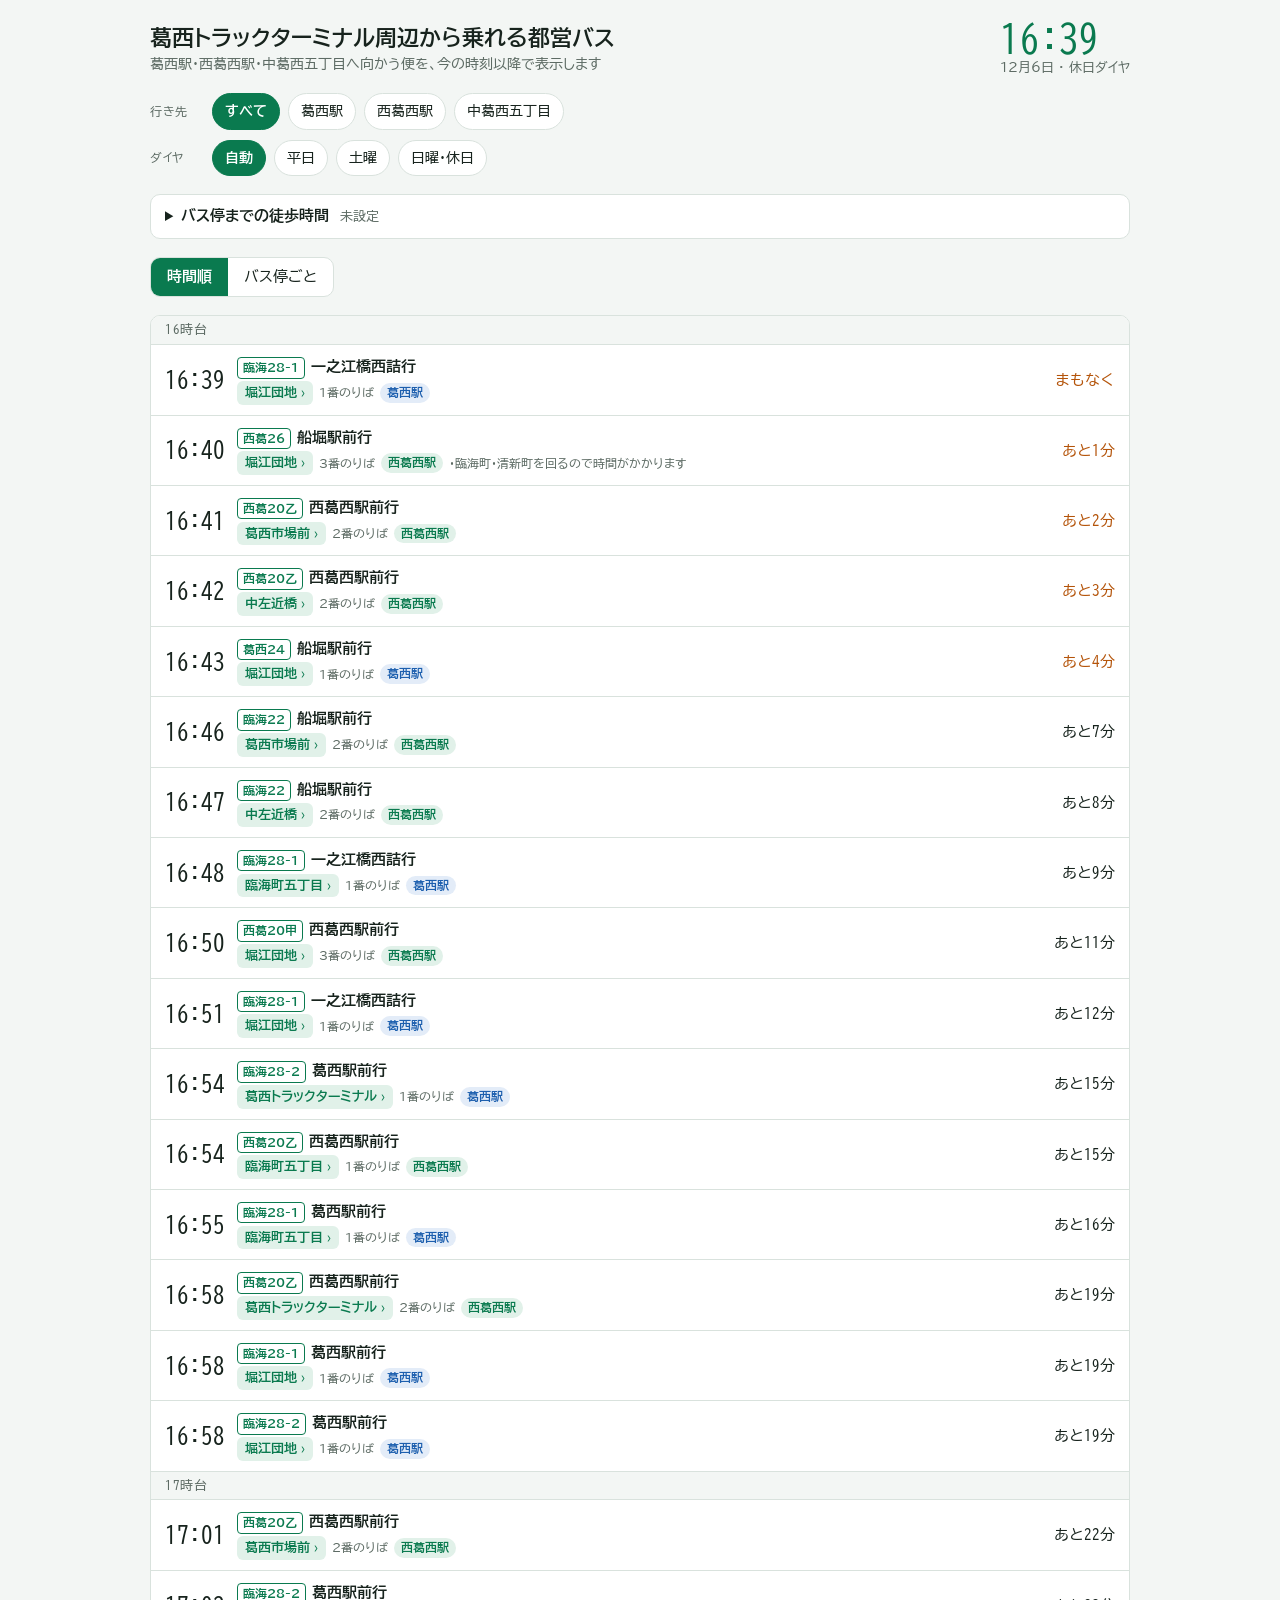
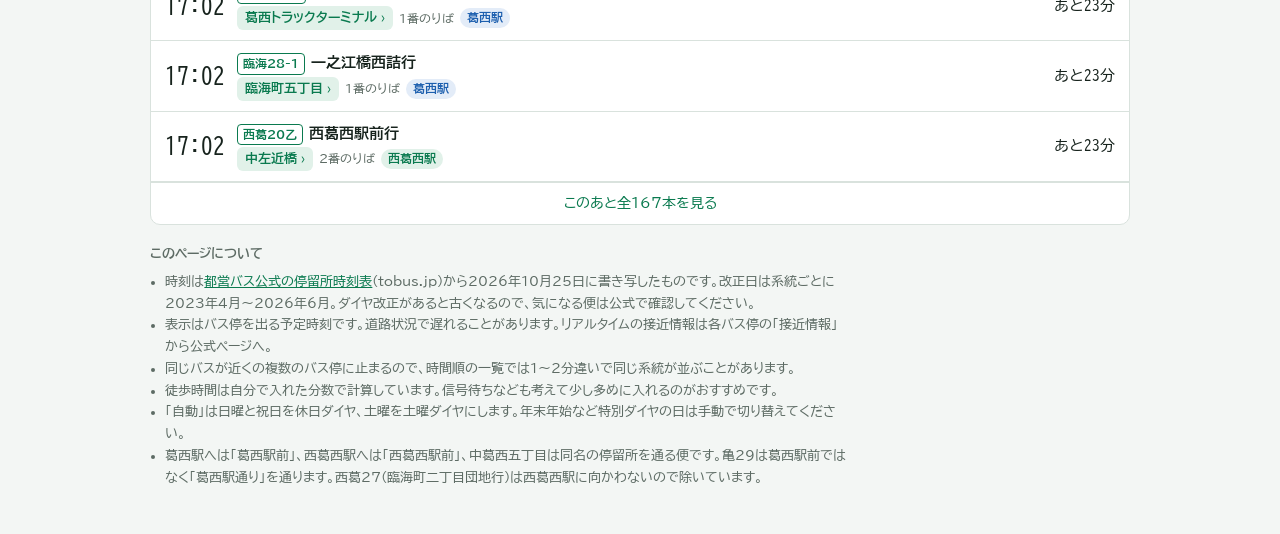
==== commit 5eb05963: "バス停ごとの徒歩時間を設定して、間に合わない便を隠す機能を追加 Co-Authored-By: Claude Opus 5.5 <noreply@anthropic.com> Claude-Sessi" ====
--- a/index.html
+++ b/index.html
@@ -88,6 +88,18 @@
 button.back{font:inherit;font-size:.88rem;border:1px solid var(--line);background:var(--surface);color:var(--fg);border-radius:999px;padding:6px 12px;cursor:pointer}
 button.back:focus-visible{outline:2px solid var(--accent);outline-offset:2px}
 .hour{font-family:var(--font-num);font-size:.8rem;color:var(--muted);background:var(--bg);padding:4px 14px;border-bottom:1px solid var(--line);letter-spacing:.04em}
+.walkbox{background:var(--surface);border:1px solid var(--line);border-radius:10px;padding:0 14px}
+.walkbox summary{cursor:pointer;padding:10px 0;font-weight:700;font-size:.92rem;list-style-position:inside}
+.walkbox summary span{font-weight:400;color:var(--muted);font-size:.8rem;margin-left:6px}
+.walkbox summary:focus-visible{outline:2px solid var(--accent);outline-offset:2px}
+.walkhelp{font-size:.8rem;color:var(--muted);margin:0 0 10px}
+.walkset{display:grid;grid-template-columns:repeat(auto-fill,minmax(220px,1fr));gap:8px 16px;padding-bottom:14px}
+.walkrow{display:flex;align-items:center;gap:8px;font-size:.9rem}
+.walkrow .wname{flex:1;min-width:0}
+.walkrow input{width:4.5em;font:inherit;font-family:var(--font-num);font-size:1rem;padding:4px 8px;border:1px solid var(--line);border-radius:6px;background:var(--bg);color:var(--fg);text-align:right}
+.walkrow input:focus-visible{outline:2px solid var(--accent);outline-offset:1px}
+.walk{font-weight:700;color:var(--accent)}
+.walk.tight{color:var(--warn)}
 </style>
 </head>
 <body>
@@ -115,6 +127,11 @@
     <button class="chip" data-day="ho" aria-pressed="false" id="w-ho">日曜・休日</button>
   </div>
 </div>
+<details class="walkbox" id="walkbox">
+  <summary>バス停までの徒歩時間 <span id="walksum">未設定</span></summary>
+  <p class="walkhelp">いる場所から各バス停まで歩く分数を入れると、歩いても間に合わない便は表示しません。空欄は0分(今すぐ乗れる)扱いです。設定はこのスマホに保存されます。</p>
+  <div id="walkset" class="walkset"></div>
+</details>
 <div class="tabs" role="tablist" id="tabs">
   <button role="tab" data-view="time" aria-selected="true" id="tab-time">時間順</button>
   <button role="tab" data-view="stops" aria-selected="false" id="tab-stops">バス停ごと</button>
@@ -127,6 +144,7 @@
     <li>時刻は<a href="https://tobus.jp/sp/blsys" target="_blank" rel="noopener">都営バス公式の停留所時刻表</a>(tobus.jp)から2026年10月25日に書き写したものです。改正日は系統ごとに2023年4月〜2026年6月。ダイヤ改正があると古くなるので、気になる便は公式で確認してください。</li>
     <li>表示はバス停を出る予定時刻です。道路状況で遅れることがあります。リアルタイムの接近情報は各バス停の「接近情報」から公式ページへ。</li>
     <li>同じバスが近くの複数のバス停に止まるので、時間順の一覧では1〜2分違いで同じ系統が並ぶことがあります。</li>
+    <li>徒歩時間は自分で入れた分数で計算しています。信号待ちなども考えて少し多めに入れるのがおすすめです。</li>
     <li>「自動」は日曜と祝日を休日ダイヤ、土曜を土曜ダイヤにします。年末年始など特別ダイヤの日は手動で切り替えてください。</li>
     <li>葛西駅へは「葛西駅前」、西葛西駅へは「西葛西駅前」、中葛西五丁目は同名の停留所を通る便です。亀29は葛西駅前ではなく「葛西駅通り」を通ります。西葛27(臨海町二丁目団地行)は西葛西駅に向かわないので除いています。</li>
   </ul>
@@ -160,8 +178,11 @@
 const HOLI=new Set(["2026-01-01","2026-01-12","2026-02-11","2026-02-23","2026-03-20","2026-04-29","2026-05-03","2026-05-04","2026-05-05","2026-05-06","2026-07-20","2026-08-11","2026-09-21","2026-09-22","2026-09-23","2026-10-12","2026-11-03","2026-11-23",
 "2027-01-01","2027-01-11","2027-02-11","2027-02-23","2027-03-21","2027-03-22","2027-04-29","2027-05-03","2027-05-04","2027-05-05","2027-07-19","2027-08-11","2027-09-20","2027-09-23","2027-10-11","2027-11-03","2027-11-23"]);
 const DAYNAME={wd:"平日ダイヤ",sa:"土曜ダイヤ",ho:"休日ダイヤ"};
-let state={dest:"all",day:"auto",view:"time",stop:null,open:{},listAll:false};
+let state={dest:"all",day:"auto",view:"time",stop:null,open:{},listAll:false,walk:{}};
 try{const s=JSON.parse(localStorage.getItem("kasai-bus")||"{}");if(s.dest)state.dest=s.dest;if(s.day)state.day=s.day;if(s.view)state.view=s.view;}catch(e){}
+try{const w=JSON.parse(localStorage.getItem("kasai-bus-walk")||"{}");if(w&&typeof w==="object")state.walk=w;}catch(e){}
+const walkOf=id=>Math.max(0,Math.min(60,parseInt(state.walk[id],10)||0));
+function saveWalk(){try{localStorage.setItem("kasai-bus-walk",JSON.stringify(state.walk))}catch(e){}}
 function save(){try{localStorage.setItem("kasai-bus",JSON.stringify({dest:state.dest,day:state.day,view:state.view}))}catch(e){}}
 function tokyoNow(){
   const p=new Intl.DateTimeFormat("en-CA",{timeZone:"Asia/Tokyo",year:"numeric",month:"2-digit",day:"2-digit",hour:"2-digit",minute:"2-digit",weekday:"short",hourCycle:"h23"}).formatToParts(new Date());
@@ -177,19 +198,21 @@
   for(const [key,v] of Object.entries(DATA)){
     const [sid,rid]=key.split("_");if(stopId&&sid!==stopId)continue;
     const r=ROUTES[rid];if(state.dest!=="all"&&!r.dest.includes(state.dest))continue;
-    for(const [t,mk] of (v.t[day]||[]))if(t>=nowMin)out.push({t,r,mk,sid,pole:v.pole});
+    const w=walkOf(sid);
+    for(const [t,mk] of (v.t[day]||[]))if(t>=nowMin+w)out.push({t,r,mk,sid,pole:v.pole});
   }
   return out.sort((a,b)=>a.t-b.t||STOPS.findIndex(s=>s.id===a.sid)-STOPS.findIndex(s=>s.id===b.sid));
 }
 function depRow(d,nowMin,showStop){
-  const row=el("div","dep");const diff=d.t-nowMin;
+  const row=el("div","dep");const diff=d.t-nowMin;const w=walkOf(d.sid),margin=diff-w,leave=d.t-w;
   const inTxt=diff===0?"まもなく":diff<60?`あと${diff}分`:`あと${Math.floor(diff/60)}時間${diff%60}分`;
+  const walkTxt=w?`<span class="walk${margin<=3?" tight":""}">徒歩${w}分・${margin===0?"今すぐ出発":`${pad(Math.floor(leave/60))}:${pad(leave%60)}までに出発`}</span>`:"";
   const pills=d.r.dest.map(k=>`<span class="pill ${DEST[k][1]}">${DEST[k][0]}</span>`).join("");
   const st=STOP[d.sid];
   row.innerHTML=`<div class="t">${pad(Math.floor(d.t/60))}:${pad(d.t%60)}</div>
     <div class="r"><b>${d.r.name}</b>${d.r.marks[d.mk]||d.r.marks[""]}</div>
-    <div class="in${diff<=5?" soon":""}">${inTxt}</div>
-    <div class="meta">${showStop?`<button class="stop" data-stop="${d.sid}">${st.short||st.name}</button>`:""}<span>${d.pole}番のりば</span>${pills}${d.r.note?`<span>・${d.r.note}</span>`:""}</div>`;
+    <div class="in${margin<=5?" soon":""}">${inTxt}</div>
+    <div class="meta">${showStop?`<button class="stop" data-stop="${d.sid}">${st.short||st.name}</button>`:""}<span>${d.pole}番のりば</span>${walkTxt}${pills}${d.r.note?`<span>・${d.r.note}</span>`:""}</div>`;
   return row;
 }
 function addRows(box,list,nowMin,showStop,hourHeads){
@@ -250,6 +273,20 @@
   }
   view.appendChild(grid);
 }
+function renderWalk(){
+  const box=document.getElementById("walkset");box.textContent="";
+  for(const st of STOPS){
+    const row=el("label","walkrow");row.htmlFor="walk-"+st.id;
+    row.appendChild(el("span","wname",st.short||st.name));
+    const inp=document.createElement("input");inp.type="number";inp.min="0";inp.max="60";inp.step="1";inp.inputMode="numeric";inp.id="walk-"+st.id;
+    inp.value=walkOf(st.id)||"";inp.placeholder="0";
+    inp.addEventListener("change",()=>{const v=Math.max(0,Math.min(60,parseInt(inp.value,10)||0));if(v)state.walk[st.id]=v;else delete state.walk[st.id];inp.value=v||"";saveWalk();render();updateWalkSum();});
+    row.appendChild(inp);row.appendChild(el("span","wunit","分"));box.appendChild(row);
+  }
+  updateWalkSum();
+}
+function updateWalkSum(){const n=STOPS.filter(s=>walkOf(s.id)).length;document.getElementById("walksum").textContent=n?`${n}か所設定中`:"未設定";}
+renderWalk();
 document.getElementById("view").addEventListener("click",e=>{const b=e.target.closest("button.stop");if(!b)return;state.stop=b.dataset.stop;render();window.scrollTo(0,0);});
 document.querySelectorAll("[data-dest]").forEach(b=>b.onclick=()=>{state.dest=b.dataset.dest;save();render();});
 document.querySelectorAll("[data-day]").forEach(b=>b.onclick=()=>{state.day=b.dataset.day;save();render();});
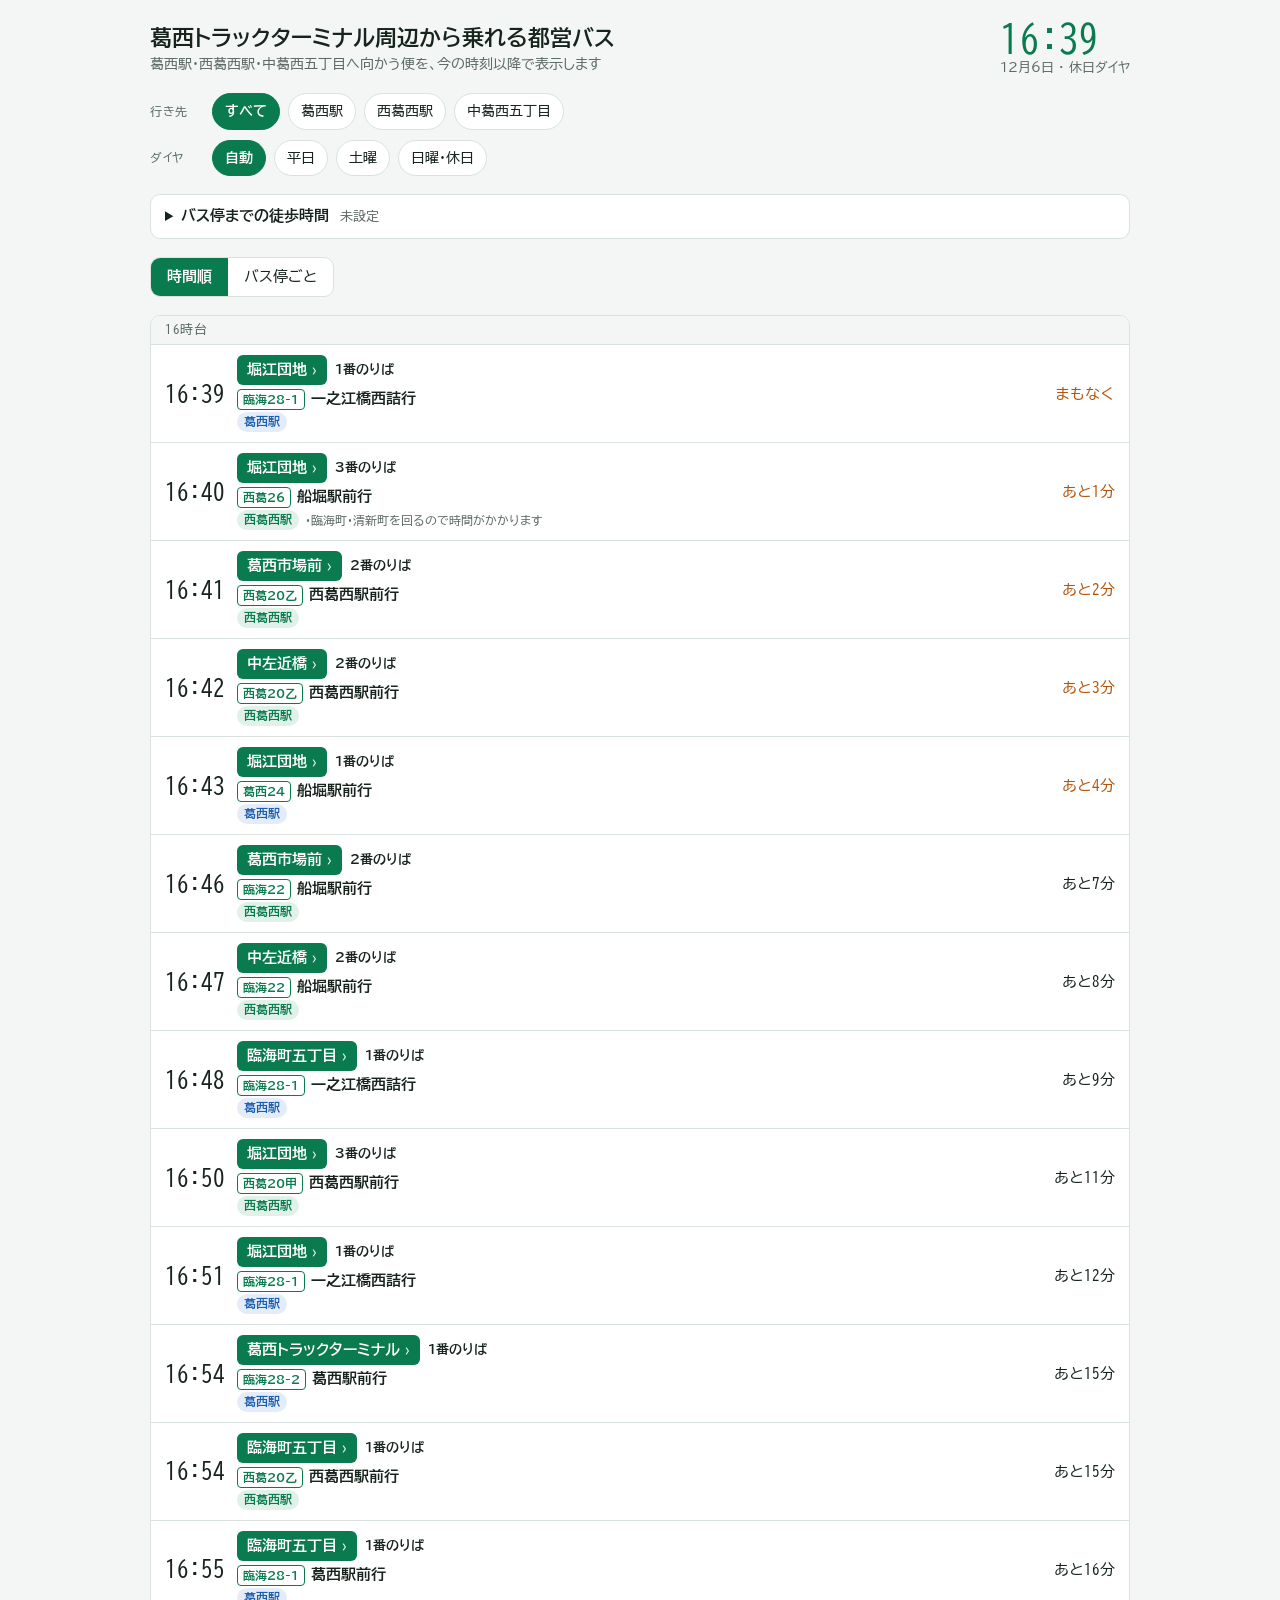
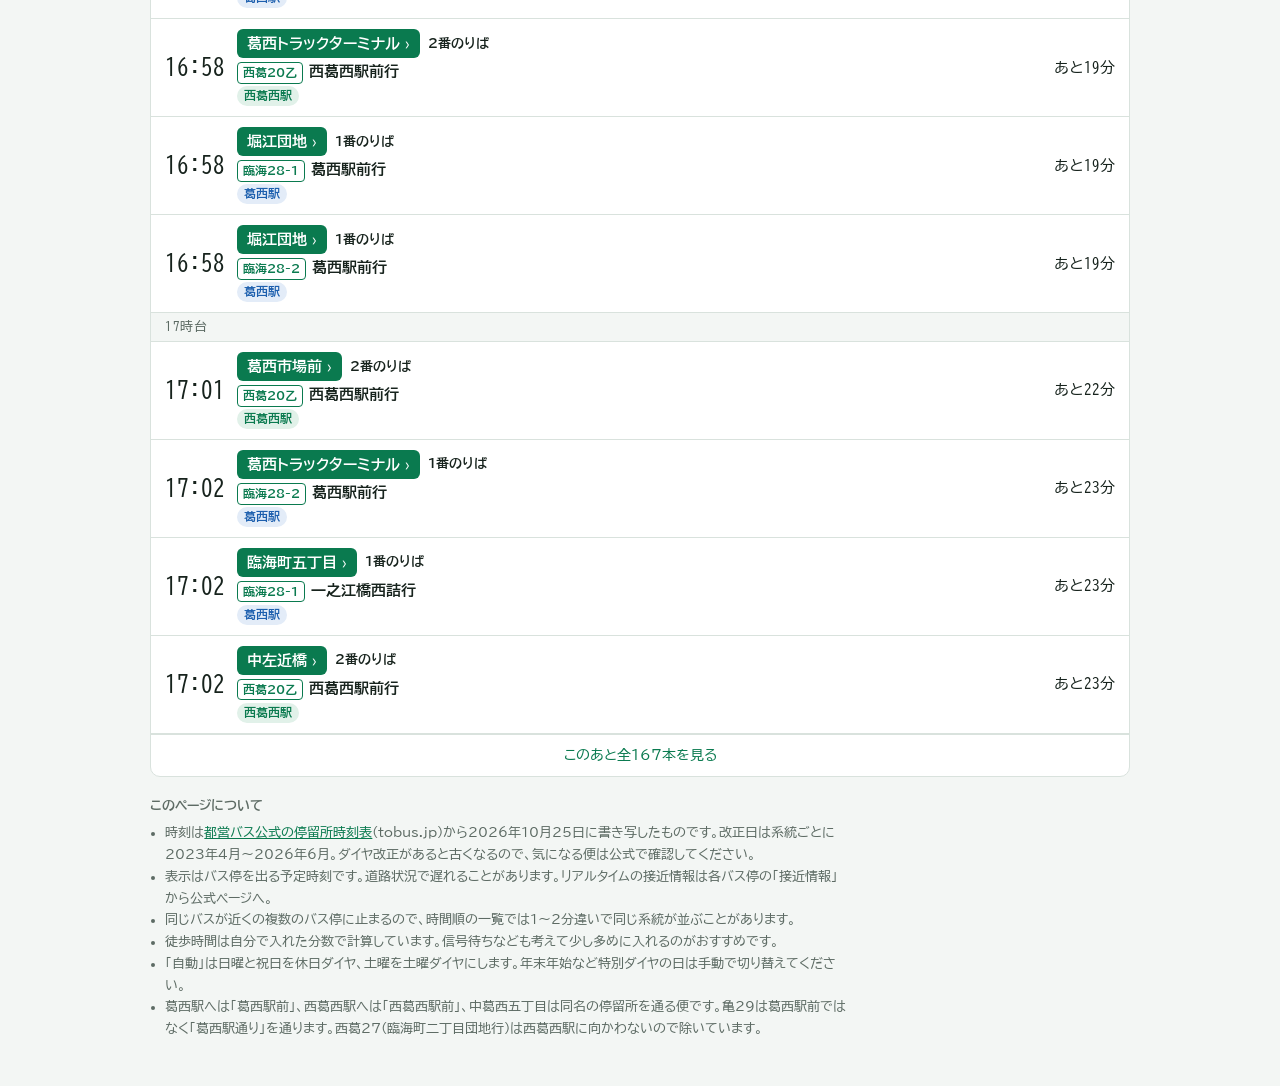
==== commit 25401c6d: "時間順の一覧で乗るバス停を各便のいちばん上に大きく表示 Co-Authored-By: Claude Opus 5.5 <noreply@anthropic.com> Claude-Session: " ====
--- a/index.html
+++ b/index.html
@@ -100,6 +100,17 @@
 .walkrow input:focus-visible{outline:2px solid var(--accent);outline-offset:1px}
 .walk{font-weight:700;color:var(--accent)}
 .walk.tight{color:var(--warn)}
+.walk.late{color:var(--muted)}
+.dep.miss{opacity:.45}
+.dep.miss .r b{color:var(--muted)}
+.dep .t{grid-column:1;grid-row:1 / span 2}
+.dep .in{grid-column:3;grid-row:1 / span 2}
+.dep .st,.dep .r,.dep .meta{grid-column:2}
+.dep.withstop .t,.dep.withstop .in{grid-row:1 / span 3}
+.dep .st{display:flex;flex-wrap:wrap;align-items:center;gap:4px 8px;min-width:0}
+.dep .st button.stop{white-space:nowrap;font-size:.95rem;padding:3px 10px;background:var(--accent);color:var(--surface);border-radius:6px}
+.dep .st .pole{font-size:.8rem;font-weight:700;color:var(--fg)}
+.dep.miss .st button.stop{background:var(--muted)}
 </style>
 </head>
 <body>
@@ -129,7 +140,7 @@
 </div>
 <details class="walkbox" id="walkbox">
   <summary>バス停までの徒歩時間 <span id="walksum">未設定</span></summary>
-  <p class="walkhelp">いる場所から各バス停まで歩く分数を入れると、歩いても間に合わない便は表示しません。空欄は0分(今すぐ乗れる)扱いです。設定はこのスマホに保存されます。</p>
+  <p class="walkhelp">いる場所から各バス停まで歩く分数を入れると、歩いても間に合わない便はグレーで表示します。空欄は0分(今すぐ乗れる)扱いです。設定はこのスマホに保存されます。</p>
   <div id="walkset" class="walkset"></div>
 </details>
 <div class="tabs" role="tablist" id="tabs">
@@ -199,20 +210,20 @@
     const [sid,rid]=key.split("_");if(stopId&&sid!==stopId)continue;
     const r=ROUTES[rid];if(state.dest!=="all"&&!r.dest.includes(state.dest))continue;
     const w=walkOf(sid);
-    for(const [t,mk] of (v.t[day]||[]))if(t>=nowMin+w)out.push({t,r,mk,sid,pole:v.pole});
+    for(const [t,mk] of (v.t[day]||[]))if(t>=nowMin)out.push({t,r,mk,sid,pole:v.pole,miss:t<nowMin+w});
   }
   return out.sort((a,b)=>a.t-b.t||STOPS.findIndex(s=>s.id===a.sid)-STOPS.findIndex(s=>s.id===b.sid));
 }
 function depRow(d,nowMin,showStop){
-  const row=el("div","dep");const diff=d.t-nowMin;const w=walkOf(d.sid),margin=diff-w,leave=d.t-w;
+  const row=el("div",(d.miss?"dep miss":"dep")+(showStop?" withstop":""));const diff=d.t-nowMin;const w=walkOf(d.sid),margin=diff-w,leave=d.t-w;
   const inTxt=diff===0?"まもなく":diff<60?`あと${diff}分`:`あと${Math.floor(diff/60)}時間${diff%60}分`;
-  const walkTxt=w?`<span class="walk${margin<=3?" tight":""}">徒歩${w}分・${margin===0?"今すぐ出発":`${pad(Math.floor(leave/60))}:${pad(leave%60)}までに出発`}</span>`:"";
+  const walkTxt=d.miss?`<span class="walk late">徒歩${w}分・間に合わない</span>`:w?`<span class="walk${margin<=3?" tight":""}">徒歩${w}分・${margin===0?"今すぐ出発":`${pad(Math.floor(leave/60))}:${pad(leave%60)}までに出発`}</span>`:"";
   const pills=d.r.dest.map(k=>`<span class="pill ${DEST[k][1]}">${DEST[k][0]}</span>`).join("");
   const st=STOP[d.sid];
   row.innerHTML=`<div class="t">${pad(Math.floor(d.t/60))}:${pad(d.t%60)}</div>
-    <div class="r"><b>${d.r.name}</b>${d.r.marks[d.mk]||d.r.marks[""]}</div>
-    <div class="in${margin<=5?" soon":""}">${inTxt}</div>
-    <div class="meta">${showStop?`<button class="stop" data-stop="${d.sid}">${st.short||st.name}</button>`:""}<span>${d.pole}番のりば</span>${walkTxt}${pills}${d.r.note?`<span>・${d.r.note}</span>`:""}</div>`;
+    ${showStop?`<div class="st"><button class="stop" data-stop="${d.sid}">${st.short||st.name}</button><span class="pole">${d.pole}番のりば</span></div>`:""}<div class="r"><b>${d.r.name}</b>${d.r.marks[d.mk]||d.r.marks[""]}</div>
+    <div class="in${!d.miss&&margin<=5?" soon":""}">${inTxt}</div>
+    <div class="meta">${showStop?"":`<span>${d.pole}番のりば</span>`}${walkTxt}${pills}${d.r.note?`<span>・${d.r.note}</span>`:""}</div>`;
   return row;
 }
 function addRows(box,list,nowMin,showStop,hourHeads){
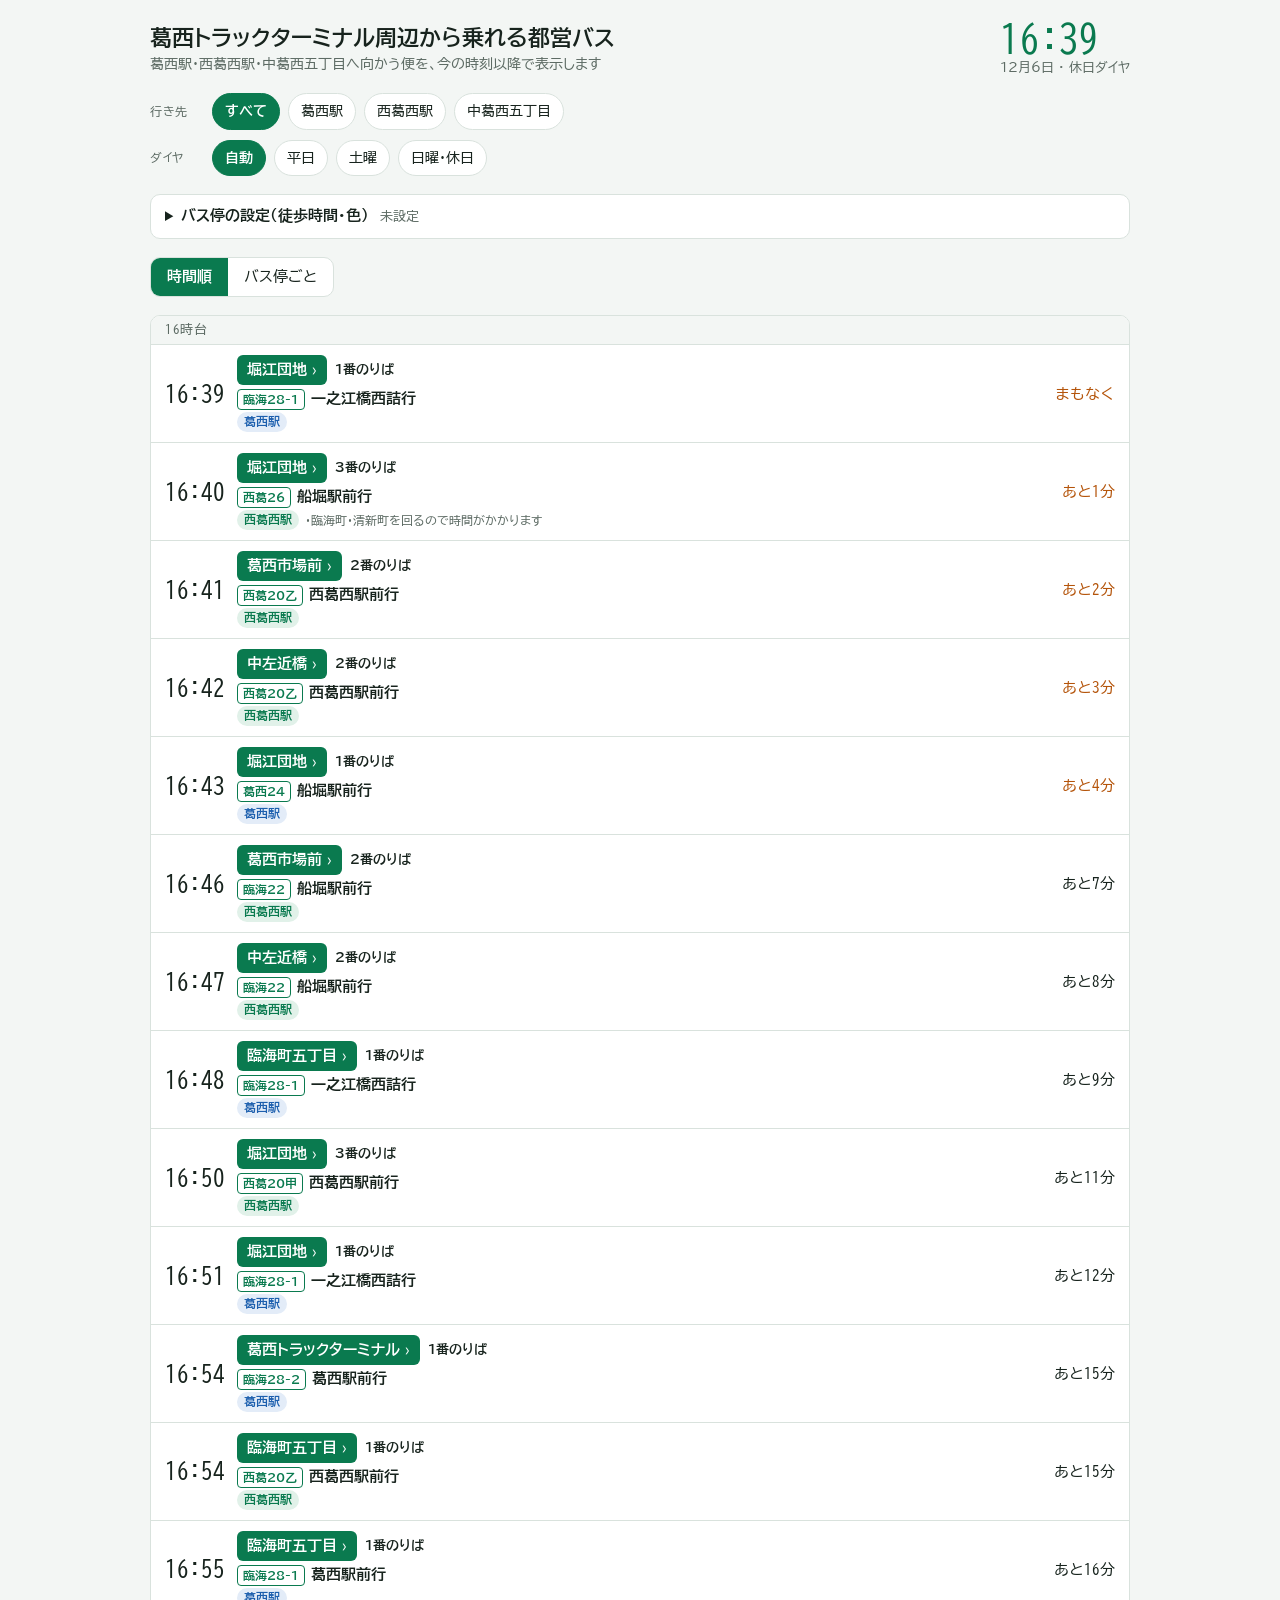
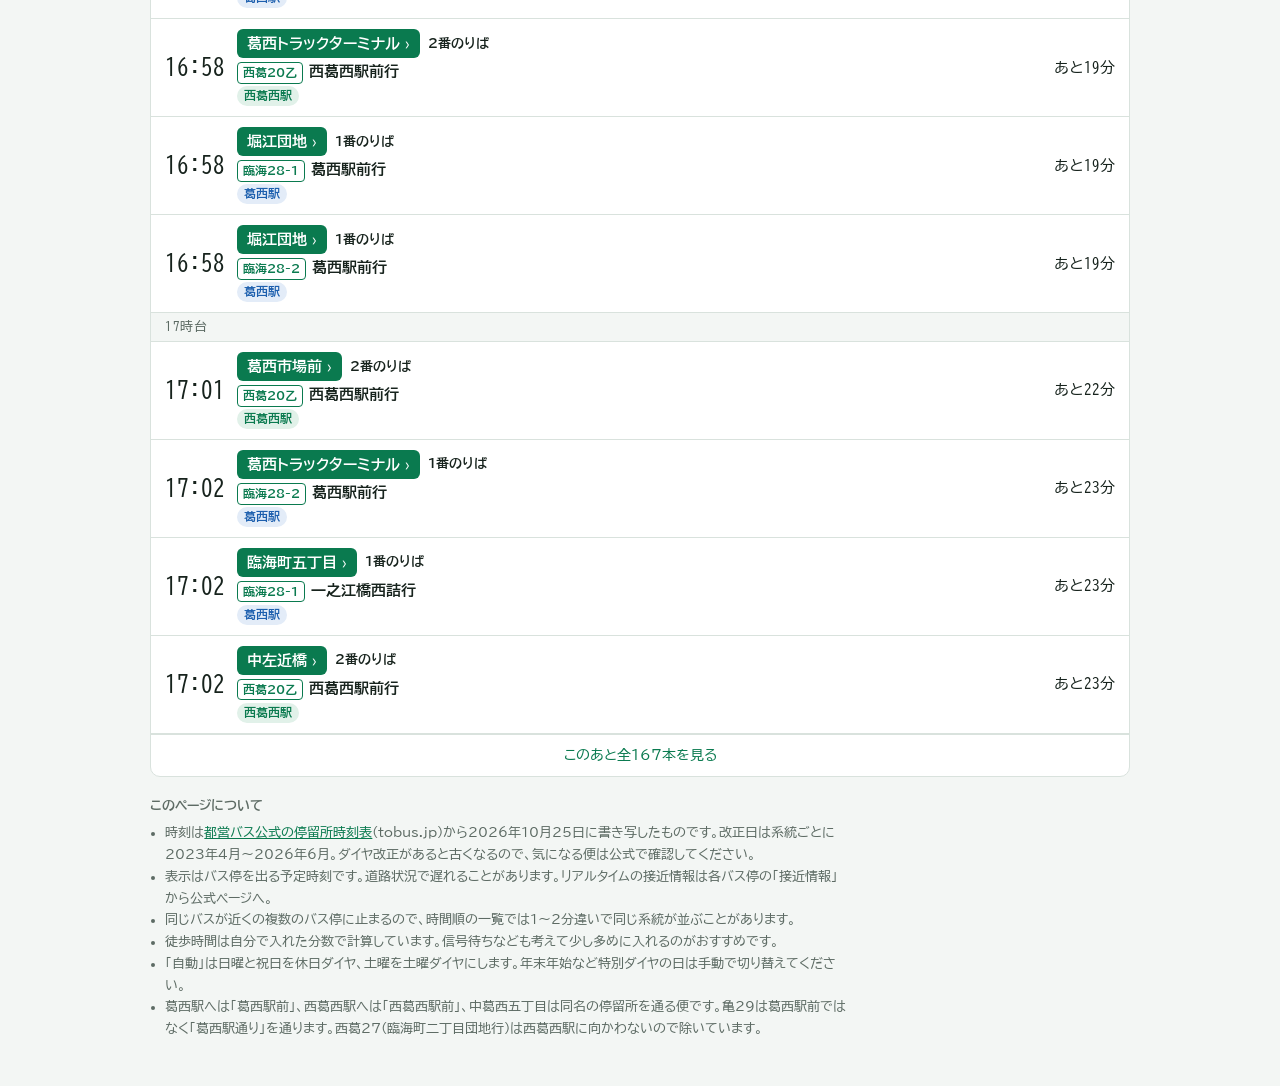
==== commit aa5acbde: "バス停ごとの表示も大きなバス停名にし、バス停ごとに色を選べる設定を追加 Co-Authored-By: Claude Opus 5.5 <noreply@anthropic.com> Claude-S" ====
--- a/index.html
+++ b/index.html
@@ -108,7 +108,18 @@
 .dep .st,.dep .r,.dep .meta{grid-column:2}
 .dep.withstop .t,.dep.withstop .in{grid-row:1 / span 3}
 .dep .st{display:flex;flex-wrap:wrap;align-items:center;gap:4px 8px;min-width:0}
-.dep .st button.stop{white-space:nowrap;font-size:.95rem;padding:3px 10px;background:var(--accent);color:var(--surface);border-radius:6px}
+.sc-green{--sc:#0a7a4f}.sc-blue{--sc:#1d5fae}.sc-teal{--sc:#0b7285}.sc-purple{--sc:#6b3fa0}.sc-pink{--sc:#b8336a}.sc-red{--sc:#c0392b}.sc-orange{--sc:#b4540a}.sc-brown{--sc:#7a5230}
+@media (prefers-color-scheme:dark){:root:not([data-theme="light"]) .sc-green{--sc:#3fc48a}:root:not([data-theme="light"]) .sc-blue{--sc:#8db8f0}:root:not([data-theme="light"]) .sc-teal{--sc:#5fd0e0}:root:not([data-theme="light"]) .sc-purple{--sc:#c3a2f0}:root:not([data-theme="light"]) .sc-pink{--sc:#f39ac0}:root:not([data-theme="light"]) .sc-red{--sc:#f08a80}:root:not([data-theme="light"]) .sc-orange{--sc:#f0a35c}:root:not([data-theme="light"]) .sc-brown{--sc:#d4a87a}}
+:root[data-theme="dark"] .sc-green{--sc:#3fc48a}:root[data-theme="dark"] .sc-blue{--sc:#8db8f0}:root[data-theme="dark"] .sc-teal{--sc:#5fd0e0}:root[data-theme="dark"] .sc-purple{--sc:#c3a2f0}:root[data-theme="dark"] .sc-pink{--sc:#f39ac0}:root[data-theme="dark"] .sc-red{--sc:#f08a80}:root[data-theme="dark"] .sc-orange{--sc:#f0a35c}:root[data-theme="dark"] .sc-brown{--sc:#d4a87a}
+button.stop.big,.stoplabel{white-space:nowrap;font-size:.95rem;font-weight:700;padding:3px 10px;background:var(--sc,var(--accent));color:var(--surface);border-radius:6px}
+.card h2 button.stop.big{font-size:1rem;padding:4px 12px}
+.detail-head h2 .stoplabel{font-size:1.1rem;padding:4px 12px}
+.walkrow .stoplabel{flex:0 1 auto;overflow:hidden;text-overflow:ellipsis;font-size:.88rem;padding:2px 8px;margin-right:auto}
+.stopset{display:flex;flex-direction:column;gap:6px}
+.swatches{display:flex;flex-wrap:wrap;gap:6px}
+.sw{width:28px;height:28px;border-radius:50%;border:2px solid var(--surface);background:var(--sc);box-shadow:0 0 0 1px var(--line);cursor:pointer;padding:0}
+.sw[aria-checked="true"]{box-shadow:0 0 0 2px var(--fg)}
+.sw:focus-visible{outline:2px solid var(--fg);outline-offset:2px}
 .dep .st .pole{font-size:.8rem;font-weight:700;color:var(--fg)}
 .dep.miss .st button.stop{background:var(--muted)}
 </style>
@@ -139,8 +150,8 @@
   </div>
 </div>
 <details class="walkbox" id="walkbox">
-  <summary>バス停までの徒歩時間 <span id="walksum">未設定</span></summary>
-  <p class="walkhelp">いる場所から各バス停まで歩く分数を入れると、歩いても間に合わない便はグレーで表示します。空欄は0分(今すぐ乗れる)扱いです。設定はこのスマホに保存されます。</p>
+  <summary>バス停の設定(徒歩時間・色) <span id="walksum">未設定</span></summary>
+  <p class="walkhelp">いる場所から各バス停まで歩く分数を入れると、歩いても間に合わない便はグレーで表示します。空欄は0分(今すぐ乗れる)扱いです。下の丸を押すとバス停の色を変えられます。設定はこのスマホに保存されます。</p>
   <div id="walkset" class="walkset"></div>
 </details>
 <div class="tabs" role="tablist" id="tabs">
@@ -185,6 +196,12 @@
   {id:"2146",name:"中左近橋"}
 ];
 const STOP=Object.fromEntries(STOPS.map(s=>[s.id,s]));
+const COLORS=[["green","緑"],["blue","青"],["teal","水色"],["purple","紫"],["pink","ピンク"],["red","赤"],["orange","オレンジ"],["brown","茶"]];
+let stopColor={};
+try{const c=JSON.parse(localStorage.getItem("kasai-bus-color")||"{}");if(c&&typeof c==="object")stopColor=c;}catch(e){}
+const colorOf=id=>COLORS.some(c=>c[0]===stopColor[id])?stopColor[id]:"green";
+function saveColor(){try{localStorage.setItem("kasai-bus-color",JSON.stringify(stopColor))}catch(e){}}
+const stopBtn=(id,label)=>`<button class="stop big sc-${colorOf(id)}" data-stop="${id}">${label}</button>`;
 const DEST={kasai:["葛西駅","p-kasai"],nishi:["西葛西駅","p-nishi"],naka:["中葛西五丁目","p-naka"]};
 const HOLI=new Set(["2026-01-01","2026-01-12","2026-02-11","2026-02-23","2026-03-20","2026-04-29","2026-05-03","2026-05-04","2026-05-05","2026-05-06","2026-07-20","2026-08-11","2026-09-21","2026-09-22","2026-09-23","2026-10-12","2026-11-03","2026-11-23",
 "2027-01-01","2027-01-11","2027-02-11","2027-02-23","2027-03-21","2027-03-22","2027-04-29","2027-05-03","2027-05-04","2027-05-05","2027-07-19","2027-08-11","2027-09-20","2027-09-23","2027-10-11","2027-11-03","2027-11-23"]);
@@ -221,7 +238,7 @@
   const pills=d.r.dest.map(k=>`<span class="pill ${DEST[k][1]}">${DEST[k][0]}</span>`).join("");
   const st=STOP[d.sid];
   row.innerHTML=`<div class="t">${pad(Math.floor(d.t/60))}:${pad(d.t%60)}</div>
-    ${showStop?`<div class="st"><button class="stop" data-stop="${d.sid}">${st.short||st.name}</button><span class="pole">${d.pole}番のりば</span></div>`:""}<div class="r"><b>${d.r.name}</b>${d.r.marks[d.mk]||d.r.marks[""]}</div>
+    ${showStop?`<div class="st">${stopBtn(d.sid,st.short||st.name)}<span class="pole">${d.pole}番のりば</span></div>`:""}<div class="r"><b>${d.r.name}</b>${d.r.marks[d.mk]||d.r.marks[""]}</div>
     <div class="in${!d.miss&&margin<=5?" soon":""}">${inTxt}</div>
     <div class="meta">${showStop?"":`<span>${d.pole}番のりば</span>`}${walkTxt}${pills}${d.r.note?`<span>・${d.r.note}</span>`:""}</div>`;
   return row;
@@ -252,7 +269,7 @@
     const st=STOP[state.stop];
     const head=el("div","detail-head");
     const back=el("button","back","← もどる");back.id="back";back.onclick=()=>{state.stop=null;render();window.scrollTo(0,0);};
-    head.appendChild(back);head.appendChild(el("h2",null,st.name));head.appendChild(el("span","routes",routesAt(st.id)));
+    head.appendChild(back);head.appendChild(el("h2",null,`<span class="stoplabel sc-${colorOf(st.id)}">${st.name}</span>`));head.appendChild(el("span","routes",routesAt(st.id)));
     view.appendChild(head);
     const list=departures(day,nowMin,st.id);
     const box=el("div","list");box.style.marginTop="12px";
@@ -274,7 +291,7 @@
   for(const st of STOPS){
     const deps=departures(day,nowMin,st.id);
     const card=el("article","card");
-    const h=el("h2",null,`<button class="stop" data-stop="${st.id}">${st.name}</button><span>${routesAt(st.id)}</span>`);card.appendChild(h);
+    const h=el("h2",null,`${stopBtn(st.id,st.name)}<span>${routesAt(st.id)}</span>`);card.appendChild(h);
     const limit=state.open[st.id]?deps.length:5;
     if(!deps.length)card.appendChild(el("div","empty","この条件で今日これから出る便はありません"));
     addRows(card,deps.slice(0,limit),nowMin,false,false);
@@ -288,11 +305,17 @@
   const box=document.getElementById("walkset");box.textContent="";
   for(const st of STOPS){
     const row=el("label","walkrow");row.htmlFor="walk-"+st.id;
-    row.appendChild(el("span","wname",st.short||st.name));
+    row.appendChild(el("span",`wname stoplabel sc-${colorOf(st.id)}`,st.short||st.name));
     const inp=document.createElement("input");inp.type="number";inp.min="0";inp.max="60";inp.step="1";inp.inputMode="numeric";inp.id="walk-"+st.id;
     inp.value=walkOf(st.id)||"";inp.placeholder="0";
     inp.addEventListener("change",()=>{const v=Math.max(0,Math.min(60,parseInt(inp.value,10)||0));if(v)state.walk[st.id]=v;else delete state.walk[st.id];inp.value=v||"";saveWalk();render();updateWalkSum();});
-    row.appendChild(inp);row.appendChild(el("span","wunit","分"));box.appendChild(row);
+    row.appendChild(inp);row.appendChild(el("span","wunit","分"));
+    const wrap=el("div","stopset");wrap.appendChild(row);
+    const sw=el("div","swatches");sw.setAttribute("role","radiogroup");sw.setAttribute("aria-label",(st.short||st.name)+"の色");
+    for(const [k,lbl] of COLORS){const b=el("button","sw sc-"+k);b.type="button";b.setAttribute("role","radio");b.title=lbl;b.setAttribute("aria-label",lbl);
+      b.setAttribute("aria-checked",colorOf(st.id)===k);
+      b.onclick=()=>{if(k==="green")delete stopColor[st.id];else stopColor[st.id]=k;saveColor();renderWalk();render();};sw.appendChild(b);}
+    wrap.appendChild(sw);box.appendChild(wrap);
   }
   updateWalkSum();
 }
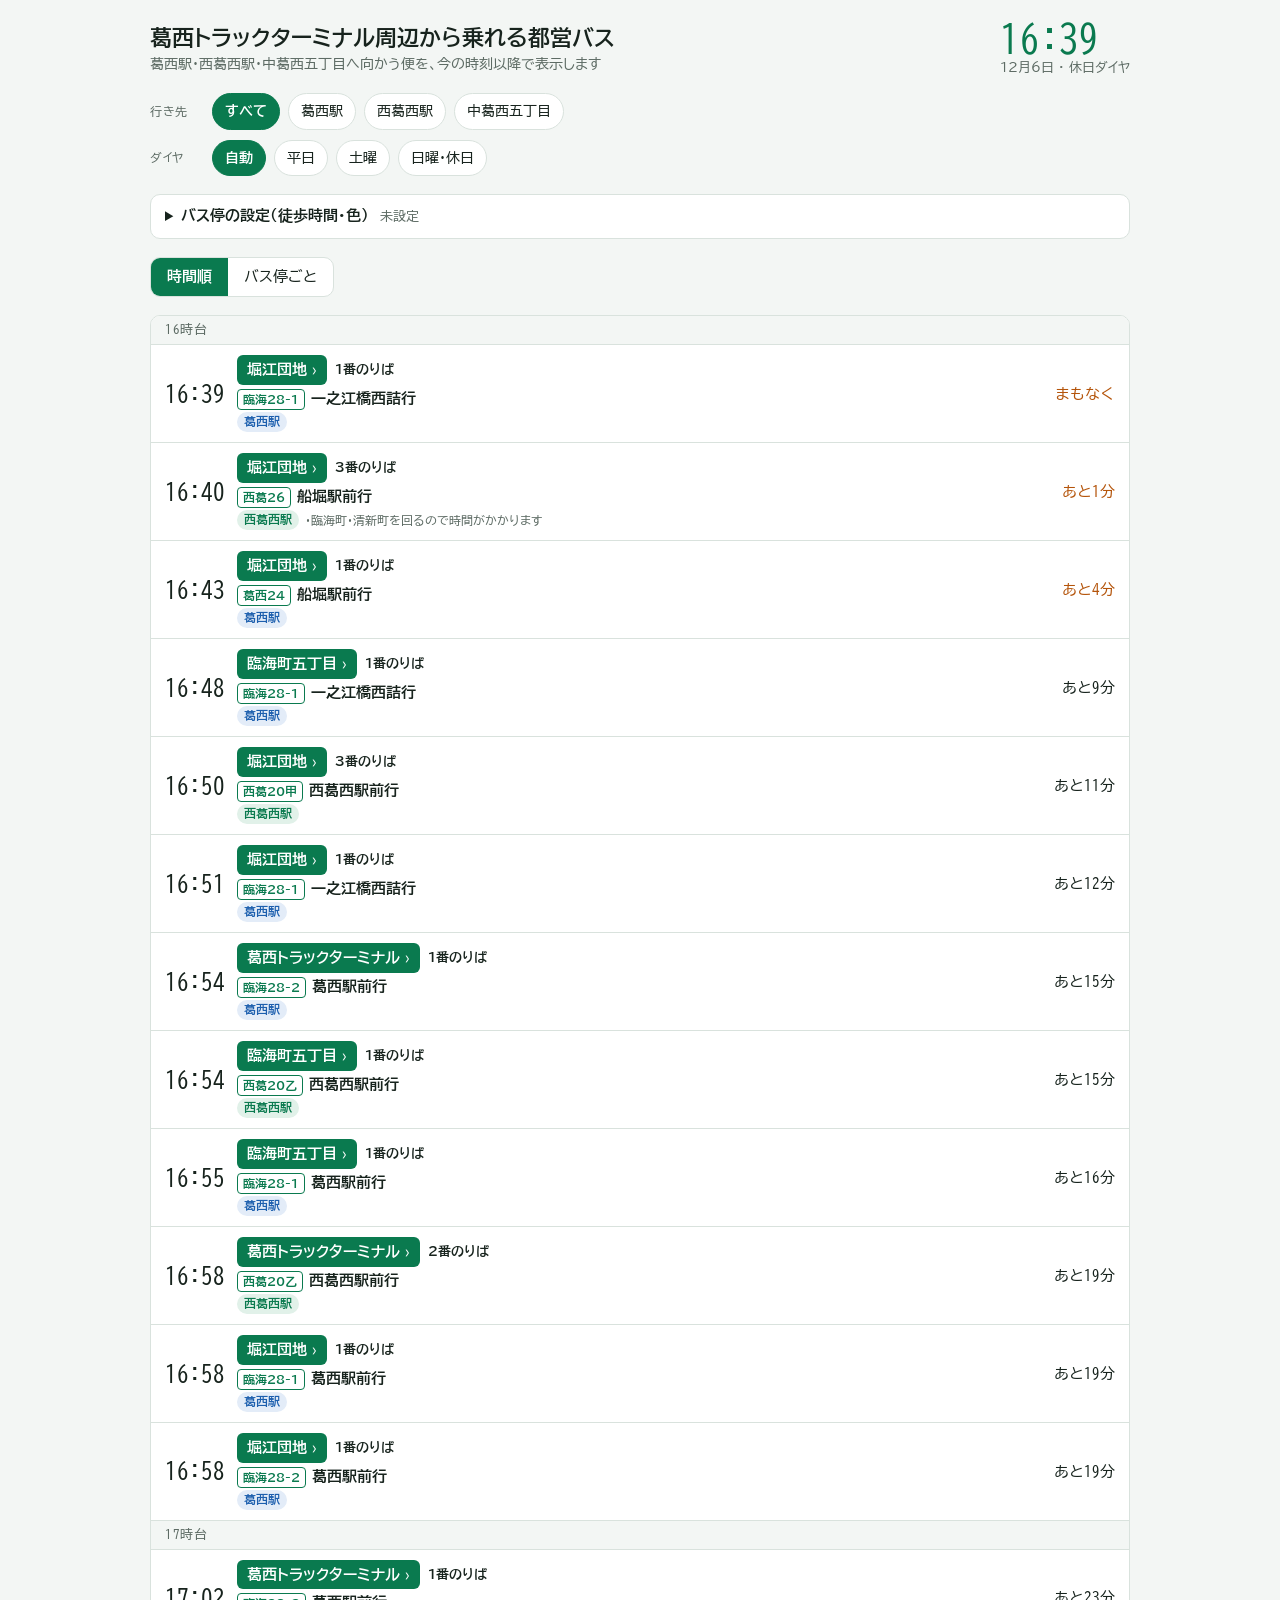
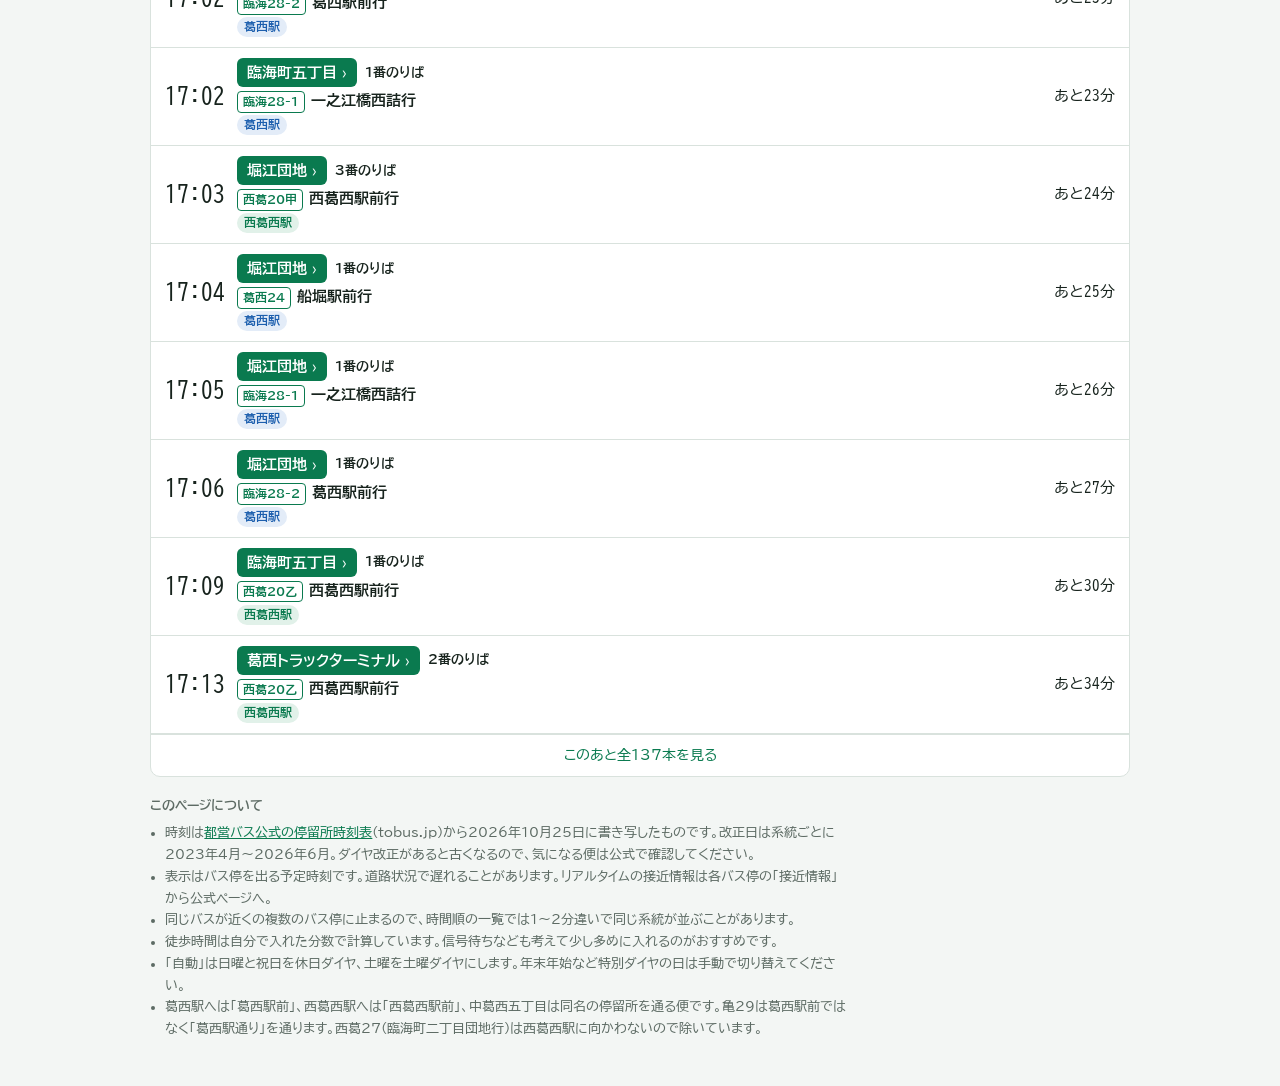
==== commit 87a92146: "使わなくなった中左近橋と葛西市場前のバス停を削除 Co-Authored-By: Claude Opus 5.5 <noreply@anthropic.com> Claude-Session: htt" ====
--- a/index.html
+++ b/index.html
@@ -174,7 +174,7 @@
 </div>
 <script>
 const DATA=
-{"1394_175":{"pole":1,"t":{"wd":[[385,""],[397,""],[409,""],[415,"ｲ"],[420,""],[426,"ｲ"],[433,""],[440,"ｲ"],[447,""],[453,"ｲ"],[459,""],[466,"ｲ"],[472,""],[478,"ｶ"],[485,""],[491,"ｶ"],[498,""],[504,"ｶ"],[511,"ｲ"],[517,"ｶ"],[523,"ｲ"],[527,"ｶ"],[532,"ｲ"],[536,"ｶ"],[540,"ｲ"],[545,"ｶ"],[551,"ｲ"],[556,"ｶ"],[564,"ｲ"],[572,"ｶ"],[581,"ｲ"],[591,"ｲ"],[600,"ｲ"],[609,"ｲ"],[616,"ｶ"],[625,"ｲ"],[635,"ｲ"],[646,"ｲ"],[653,"ｶ"],[659,"ｲ"],[669,"ｶ"],[672,"ｲ"],[678,"ｶ"],[685,"ｲ"],[699,"ｲ"],[713,"ｲ"],[726,"ｲ"],[739,"ｲ"],[754,"ｲ"],[771,"ｲ"],[788,"ｲ"],[796,"ｶ"],[805,"ｲ"],[822,"ｲ"],[839,"ｲ"],[856,"ｲ"],[873,"ｲ"],[891,"ｲ"],[909,"ｲ"],[925,""],[940,""],[952,""],[963,""],[975,""],[981,"ｶ"],[987,""],[1001,""],[1015,""],[1029,""],[1042,""],[1055,""],[1066,""],[1075,""],[1081,"ｶ"],[1084,""],[1093,""],[1102,""],[1111,""],[1120,""],[1125,"ｶ"],[1131,""],[1138,"ｶ"],[1143,""],[1155,""],[1161,"ｶ"],[1175,"ｲ"],[1179,"ｶ"],[1187,"ｶ"],[1197,"ｲ"],[1214,"ｲ"],[1231,"ｲ"],[1247,"ｲ"],[1262,"ｲ"],[1279,"ｲ"],[1296,"ｲ"],[1312,"ｲ"],[1326,"ｶ"]],"sa":[[382,""],[396,""],[409,""],[424,""],[441,""],[459,""],[474,""],[488,""],[505,""],[523,"ｲ"],[540,"ｲ"],[555,"ｲ"],[570,"ｲ"],[587,"ｲ"],[604,"ｲ"],[619,"ｶ"],[635,"ｲ"],[645,"ｶ"],[651,"ｲ"],[668,"ｲ"],[685,"ｲ"],[702,"ｲ"],[719,"ｲ"],[736,"ｲ"],[753,"ｲ"],[770,"ｲ"],[787,"ｲ"],[804,"ｲ"],[821,"ｲ"],[838,"ｲ"],[855,"ｲ"],[864,"ｶ"],[872,"ｲ"],[889,"ｲ"],[905,"ｲ"],[922,"ｲ"],[938,"ｲ"],[954,"ｲ"],[971,""],[988,""],[996,"ｶ"],[1005,""],[1021,""],[1037,""],[1053,""],[1068,""],[1083,""],[1092,"ｶ"],[1099,""],[1115,""],[1131,""],[1140,"ｶ"],[1147,""],[1163,"ｲ"],[1181,"ｲ"],[1191,"ｶ"],[1200,"ｲ"],[1207,"ｶ"],[1223,"ｲ"],[1245,"ｲ"],[1267,"ｲ"],[1294,"ｲ"],[1312,"ｲ"],[1326,"ｶ"]],"ho":[[382,""],[400,""],[414,""],[433,""],[451,""],[469,""],[487,""],[505,""],[523,"ｲ"],[541,"ｲ"],[555,"ｲ"],[569,"ｲ"],[579,"ｶ"],[585,"ｲ"],[601,"ｲ"],[616,"ｲ"],[631,"ｲ"],[647,"ｲ"],[662,"ｲ"],[678,"ｲ"],[693,"ｲ"],[709,"ｲ"],[725,"ｲ"],[740,"ｲ"],[755,"ｲ"],[771,"ｲ"],[787,"ｲ"],[795,"ｶ"],[803,"ｲ"],[819,"ｲ"],[835,"ｲ"],[843,"ｶ"],[851,"ｲ"],[867,"ｲ"],[883,"ｲ"],[899,"ｲ"],[915,"ｲ"],[930,"ｲ"],[945,"ｲ"],[961,"ｲ"],[976,"ｲ"],[987,""],[999,""],[1011,""],[1018,"ｶ"],[1025,""],[1038,""],[1050,""],[1062,""],[1075,""],[1081,"ｶ"],[1088,""],[1103,""],[1118,"ｲ"],[1127,"ｶ"],[1133,"ｲ"],[1148,"ｲ"],[1163,"ｲ"],[1180,"ｲ"],[1189,"ｶ"],[1199,"ｲ"],[1218,"ｲ"],[1239,"ｲ"],[1264,"ｲ"],[1279,"ｶ"],[1294,"ｲ"],[1312,"ｶ"]]}},"1394_176":{"pole":1,"t":{"wd":[[360,""],[365,"ｲ"],[370,""],[373,"ｲ"],[380,""],[390,""],[393,""],[397,"ｲ"],[406,""],[407,""],[410,""],[413,""],[420,"ｲ"],[423,"ｲ"],[424,""],[426,""],[431,""],[439,""],[447,""],[450,""],[452,""],[454,""],[470,""],[492,""],[510,""],[539,""],[555,""],[576,""],[593,""],[624,""],[626,""],[637,""],[645,""],[653,""],[674,""],[709,""],[715,""],[741,""],[749,""],[767,""],[784,""],[806,""],[817,""],[818,""],[819,""],[849,""],[863,""],[876,"ｲ"],[883,""],[892,"ｲ"],[911,""],[912,""],[914,""],[932,"ｲ"],[936,""],[942,""],[957,""],[965,""],[980,""],[1003,""],[1006,""],[1013,""],[1045,""],[1049,""],[1076,""],[1082,""],[1123,""],[1127,""],[1129,""],[1148,""],[1153,""],[1230,""],[1272,""],[1307,""]],"sa":[[364,"ｲ"],[365,"ｲ"],[370,""],[377,""],[382,""],[384,""],[390,""],[409,""],[410,""],[414,""],[423,"ｲ"],[426,""],[428,""],[429,""],[449,""],[450,""],[466,""],[469,""],[485,""],[487,""],[507,""],[525,""],[541,""],[542,""],[544,"ｲ"],[560,""],[568,"ｲ"],[577,""],[585,""],[595,""],[621,""],[629,""],[648,""],[664,""],[680,""],[694,""],[714,""],[731,""],[739,""],[755,"ｲ"],[764,""],[768,""],[785,""],[786,""],[789,""],[811,"ｲ"],[812,""],[814,""],[839,""],[862,""],[885,""],[888,"ｲ"],[906,""],[925,"ｲ"],[929,""],[930,""],[933,""],[953,""],[972,""],[978,""],[986,""],[988,""],[998,"ｲ"],[1004,""],[1008,""],[1011,""],[1028,""],[1043,""],[1054,""],[1074,""],[1077,""],[1087,""],[1120,""],[1126,""],[1133,""],[1148,""],[1270,""],[1309,""]],"ho":[[365,"ｲ"],[375,""],[377,""],[389,""],[390,""],[400,""],[401,""],[416,""],[427,""],[447,""],[449,""],[452,""],[461,""],[481,""],[510,""],[521,""],[527,""],[559,""],[566,""],[576,""],[583,"ｲ"],[587,""],[592,""],[594,""],[608,""],[611,""],[614,""],[618,"ｲ"],[655,""],[666,""],[677,""],[679,""],[685,""],[702,""],[704,"ｲ"],[724,""],[741,""],[763,""],[767,""],[781,""],[796,""],[811,""],[816,""],[834,""],[853,""],[858,""],[873,""],[875,""],[905,""],[907,""],[923,""],[930,""],[945,""],[969,""],[978,""],[1018,""],[1026,""],[1052,""],[1056,""],[1086,""],[1109,""],[1115,""],[1130,""],[1148,""],[1170,""],[1186,""],[1217,""],[1247,""],[1285,""]]}},"1394_56":{"pole":3,"t":{"wd":[[394,""],[415,""],[424,""],[433,""],[440,""],[450,""],[461,""],[469,""],[476,""],[486,""],[495,""],[506,""],[514,""],[523,""],[532,""],[543,""],[554,""],[562,""],[572,""],[581,""],[597,""],[610,""],[628,""],[645,""],[658,""],[678,""],[696,""],[710,""],[726,""],[743,""],[757,""],[774,""],[790,""],[804,""],[820,""],[836,""],[850,""],[867,""],[884,""],[898,""],[914,""],[929,""],[947,""],[958,""],[968,""],[976,""],[986,""],[995,""],[1005,""],[1014,""],[1022,""],[1032,""],[1041,""],[1052,""],[1060,""],[1069,""],[1079,""],[1089,""],[1100,""],[1112,""],[1125,""],[1141,""],[1155,""],[1170,""],[1186,""],[1199,""],[1218,""],[1232,""],[1244,""],[1264,""],[1280,""],[1322,""]],"sa":[[394,""],[409,""],[421,""],[433,""],[444,""],[455,""],[466,""],[477,""],[488,""],[499,""],[510,""],[521,""],[533,""],[543,""],[553,""],[565,""],[575,""],[586,""],[597,""],[609,""],[619,""],[631,""],[646,""],[662,""],[678,""],[694,""],[709,""],[724,""],[739,""],[755,""],[767,""],[782,""],[800,""],[814,""],[830,""],[845,""],[861,""],[877,""],[892,""],[907,""],[922,""],[937,""],[954,""],[967,""],[982,""],[996,""],[1008,""],[1022,""],[1041,""],[1052,""],[1068,""],[1080,""],[1094,""],[1109,""],[1124,""],[1139,""],[1156,""],[1171,""],[1197,""],[1217,""],[1240,""],[1260,""],[1282,""],[1300,""],[1323,""]],"ho":[[394,""],[414,""],[434,""],[454,""],[474,""],[494,""],[515,""],[536,""],[558,""],[576,""],[588,""],[602,""],[618,""],[629,""],[644,""],[660,""],[670,""],[681,""],[693,""],[706,""],[717,""],[728,""],[741,""],[754,""],[766,""],[778,""],[791,""],[801,""],[817,""],[835,""],[853,""],[869,""],[889,""],[904,""],[917,""],[930,""],[945,""],[958,""],[969,""],[981,""],[995,""],[1010,""],[1023,""],[1036,""],[1050,""],[1065,""],[1080,""],[1094,""],[1109,""],[1125,""],[1140,""],[1156,""],[1180,""],[1200,""],[1221,""],[1241,""],[1262,""],[1282,""],[1303,""],[1323,""]]}},"1394_76":{"pole":1,"t":{"wd":[[384,""],[401,""],[417,""],[429,"ｶ"],[438,""],[447,"ｶ"],[456,""],[466,"ｶ"],[476,""],[486,"ｶ"],[495,""],[509,""],[523,""],[537,""],[551,""],[566,""],[582,""],[599,""],[620,""],[642,""],[666,""],[691,""],[717,""],[746,""],[775,""],[795,""],[814,""],[833,""],[852,""],[869,""],[886,""],[902,""],[918,""],[934,""],[949,""],[964,""],[978,""],[992,""],[1006,""],[1020,""],[1034,""],[1048,""],[1063,""],[1078,""],[1094,""],[1111,""],[1130,""],[1155,""],[1180,""],[1210,""],[1235,""],[1258,""],[1285,""],[1313,""]],"sa":[[383,""],[393,""],[413,""],[435,""],[457,""],[476,""],[495,""],[513,""],[529,""],[545,""],[561,""],[579,""],[597,""],[615,""],[633,""],[651,""],[668,""],[685,""],[701,""],[715,""],[730,""],[744,""],[758,""],[772,""],[786,""],[800,""],[814,""],[828,""],[843,""],[858,""],[874,""],[891,""],[908,""],[924,""],[940,""],[956,""],[973,""],[991,""],[1009,""],[1027,""],[1045,""],[1063,""],[1082,""],[1100,""],[1118,""],[1136,""],[1154,""],[1172,""],[1190,""],[1208,""],[1233,""],[1258,""],[1285,""],[1313,""]],"ho":[[384,""],[403,""],[433,""],[459,""],[483,""],[507,""],[536,""],[561,""],[587,""],[614,""],[640,""],[662,""],[684,""],[704,""],[724,""],[742,""],[757,""],[774,""],[790,""],[806,""],[824,""],[842,""],[860,""],[879,""],[899,""],[919,""],[940,""],[961,""],[982,""],[1003,""],[1024,""],[1044,""],[1064,""],[1084,""],[1105,""],[1135,""],[1166,""],[1199,""],[1227,""],[1253,""],[1283,""],[1313,""]]}},"1394_80":{"pole":3,"t":{"wd":[[884,""],[1002,""]],"sa":[[881,""],[1001,""]],"ho":[[880,""],[1000,""]]}},"1394_92":{"pole":3,"t":{"wd":[[406,""],[415,""],[433,""],[443,""],[476,""],[512,""],[563,""],[622,""],[679,""],[772,""],[822,""],[935,""],[1002,""],[1096,""],[1124,""],[1142,""],[1158,""],[1253,""]],"sa":[[403,""],[439,""],[463,""],[475,""],[507,""],[540,""],[564,""],[646,""],[683,""],[780,""],[822,""],[864,""],[919,""],[960,""],[1002,""],[1041,""],[1095,""],[1110,""],[1137,""],[1176,""],[1249,""]],"ho":[[403,""],[441,""],[485,""],[548,""],[621,""],[676,""],[728,""],[768,""],[821,""],[853,""],[917,""],[958,""],[989,""],[1052,""],[1152,""],[1200,""]]}},"2061_194":{"pole":2,"t":{"wd":[[483,""],[671,""],[856,""]],"sa":[],"ho":[]}},"2061_57":{"pole":2,"t":{"wd":[[352,""],[400,""],[413,""],[424,""],[435,""],[448,""],[459,""],[470,""],[484,""],[503,""],[514,""],[531,""],[552,""],[573,""],[594,""],[619,""],[642,""],[667,""],[692,""],[720,""],[738,""],[767,""],[784,""],[813,""],[830,""],[857,""],[877,""],[899,""],[922,""],[944,""],[965,""],[984,""],[1004,""],[1029,""],[1051,""],[1077,""],[1096,""],[1120,""],[1140,""],[1162,""],[1182,""],[1206,""],[1228,""],[1251,""],[1273,""],[1298,""],[1316,""],[1339,""]],"sa":[[351,""],[401,""],[415,""],[427,""],[440,""],[453,""],[465,""],[477,""],[494,""],[505,""],[519,""],[532,""],[549,""],[566,""],[593,""],[610,""],[632,""],[656,""],[673,""],[695,""],[717,""],[737,""],[756,""],[777,""],[798,""],[821,""],[840,""],[862,""],[884,""],[906,""],[929,""],[951,""],[975,""],[996,""],[1020,""],[1041,""],[1066,""],[1088,""],[1109,""],[1133,""],[1154,""],[1176,""],[1196,""],[1216,""],[1238,""],[1258,""],[1279,""],[1299,""],[1317,""],[1339,""]],"ho":[[390,""],[431,""],[449,""],[469,""],[491,""],[510,""],[534,""],[555,""],[577,""],[599,""],[620,""],[642,""],[662,""],[690,""],[714,""],[736,""],[763,""],[789,""],[811,""],[835,""],[860,""],[882,""],[910,""],[930,""],[953,""],[977,""],[1001,""],[1021,""],[1036,""],[1056,""],[1073,""],[1093,""],[1117,""],[1145,""],[1187,""],[1213,""],[1255,""],[1297,""],[1340,""]]}},"2061_67":{"pole":2,"t":{"wd":[[391,""],[627,""],[863,""],[1085,""]],"sa":[[516,""],[587,""],[624,""],[805,""],[872,""],[976,""],[1086,""]],"ho":[[516,""],[605,""],[823,""],[871,""],[1006,""],[1024,""]]}},"2061_87":{"pole":2,"t":{"wd":[[357,"ｶ"],[379,""],[395,""],[448,""],[605,""],[659,"ﾆ"],[686,""],[931,""],[981,""]],"sa":[[358,"ｶ"],[376,""],[518,""],[650,"ﾆ"],[935,""]],"ho":[[381,""],[581,""],[616,""],[768,"ﾆ"],[828,""],[947,""],[975,""]]}},"2062_175":{"pole":1,"t":{"wd":[[381,""],[393,""],[665,"ｶ"]],"sa":[[378,""],[392,""],[641,"ｶ"]],"ho":[[379,""],[397,""]]}},"2062_176":{"pole":1,"t":{"wd":[[361,"ｲ"],[367,""],[369,"ｲ"],[377,""],[387,""],[390,""],[393,"ｲ"],[402,""],[403,""],[406,""],[409,""],[416,"ｲ"],[419,"ｲ"],[420,""],[422,""],[427,""],[435,""],[443,""],[446,""],[448,""],[450,""],[466,""],[488,""],[506,""],[535,""],[551,""],[572,""],[589,""],[620,""],[622,""],[633,""],[641,""],[649,""],[670,""],[705,""],[711,""],[737,""],[745,""],[763,""],[780,""],[802,""],[813,""],[814,""],[815,""],[845,""],[859,""],[872,"ｲ"],[879,""],[888,"ｲ"],[907,""],[908,""],[910,""],[928,"ｲ"],[932,""],[938,""],[953,""],[961,""],[976,""],[999,""],[1002,""],[1009,""],[1041,""],[1045,""],[1072,""],[1078,""],[1119,""],[1123,""],[1125,""],[1144,""],[1149,""],[1226,""],[1269,""],[1304,""]],"sa":[[361,"ｲ"],[362,"ｲ"],[368,""],[375,""],[380,""],[382,""],[388,""],[407,""],[408,""],[412,""],[419,"ｲ"],[424,""],[426,""],[427,""],[447,""],[448,""],[463,""],[466,""],[481,""],[483,""],[503,""],[521,""],[537,""],[538,""],[540,"ｲ"],[556,""],[564,"ｲ"],[573,""],[581,""],[591,""],[617,""],[625,""],[644,""],[660,""],[676,""],[690,""],[710,""],[727,""],[735,""],[751,"ｲ"],[760,""],[764,""],[781,""],[782,""],[785,""],[807,"ｲ"],[808,""],[810,""],[835,""],[858,""],[881,""],[884,"ｲ"],[902,""],[921,"ｲ"],[925,""],[926,""],[929,""],[949,""],[968,""],[974,""],[982,""],[984,""],[994,"ｲ"],[1000,""],[1004,""],[1007,""],[1024,""],[1039,""],[1050,""],[1070,""],[1073,""],[1083,""],[1116,""],[1122,""],[1129,""],[1144,""],[1268,""],[1307,""]],"ho":[[362,"ｲ"],[373,""],[375,""],[387,""],[388,""],[398,""],[399,""],[414,""],[425,""],[445,""],[447,""],[450,""],[457,""],[477,""],[506,""],[517,""],[523,""],[555,""],[562,""],[572,""],[579,"ｲ"],[583,""],[588,""],[590,""],[604,""],[607,""],[610,""],[614,"ｲ"],[651,""],[662,""],[673,""],[675,""],[681,""],[698,""],[700,"ｲ"],[720,""],[737,""],[759,""],[763,""],[777,""],[792,""],[807,""],[812,""],[830,""],[849,""],[854,""],[869,""],[871,""],[901,""],[903,""],[919,""],[926,""],[941,""],[965,""],[974,""],[1014,""],[1022,""],[1048,""],[1052,""],[1082,""],[1105,""],[1111,""],[1126,""],[1144,""],[1166,""],[1182,""],[1215,""],[1245,""],[1283,""]]}},"2062_57":{"pole":2,"t":{"wd":[[350,""],[398,""],[411,""],[422,""],[433,""],[446,""],[456,""],[467,""],[481,""],[500,""],[511,""],[528,""],[549,""],[570,""],[592,""],[617,""],[640,""],[665,""],[690,""],[718,""],[736,""],[765,""],[782,""],[811,""],[828,""],[855,""],[875,""],[897,""],[920,""],[942,""],[963,""],[981,""],[1001,""],[1026,""],[1048,""],[1074,""],[1093,""],[1117,""],[1137,""],[1160,""],[1180,""],[1204,""],[1226,""],[1250,""],[1272,""],[1297,""],[1315,""],[1338,""]],"sa":[[350,""],[400,""],[414,""],[426,""],[439,""],[452,""],[463,""],[475,""],[492,""],[503,""],[517,""],[530,""],[547,""],[564,""],[591,""],[608,""],[630,""],[654,""],[671,""],[693,""],[715,""],[735,""],[754,""],[775,""],[796,""],[819,""],[838,""],[860,""],[882,""],[904,""],[927,""],[949,""],[973,""],[994,""],[1018,""],[1039,""],[1063,""],[1085,""],[1106,""],[1130,""],[1152,""],[1174,""],[1194,""],[1214,""],[1237,""],[1257,""],[1278,""],[1298,""],[1316,""],[1338,""]],"ho":[[388,""],[429,""],[447,""],[467,""],[489,""],[508,""],[532,""],[553,""],[575,""],[597,""],[618,""],[640,""],[660,""],[688,""],[712,""],[734,""],[761,""],[787,""],[809,""],[833,""],[858,""],[880,""],[907,""],[927,""],[950,""],[974,""],[998,""],[1018,""],[1033,""],[1053,""],[1070,""],[1091,""],[1115,""],[1143,""],[1185,""],[1211,""],[1253,""],[1295,""],[1338,""]]}},"2146_194":{"pole":2,"t":{"wd":[[484,""],[672,""],[857,""]],"sa":[],"ho":[]}},"2146_57":{"pole":2,"t":{"wd":[[353,""],[401,""],[414,""],[425,""],[436,""],[449,""],[460,""],[471,""],[485,""],[504,""],[515,""],[532,""],[553,""],[574,""],[595,""],[620,""],[643,""],[668,""],[693,""],[721,""],[739,""],[768,""],[785,""],[814,""],[831,""],[858,""],[878,""],[900,""],[923,""],[945,""],[966,""],[985,""],[1005,""],[1030,""],[1052,""],[1078,""],[1097,""],[1121,""],[1141,""],[1163,""],[1183,""],[1207,""],[1229,""],[1252,""],[1274,""],[1299,""],[1317,""],[1340,""]],"sa":[[352,""],[402,""],[416,""],[428,""],[441,""],[454,""],[466,""],[478,""],[495,""],[506,""],[520,""],[533,""],[550,""],[567,""],[594,""],[611,""],[633,""],[657,""],[674,""],[696,""],[718,""],[738,""],[757,""],[778,""],[799,""],[822,""],[841,""],[863,""],[885,""],[907,""],[930,""],[952,""],[976,""],[997,""],[1021,""],[1042,""],[1067,""],[1089,""],[1110,""],[1134,""],[1155,""],[1177,""],[1197,""],[1217,""],[1239,""],[1259,""],[1280,""],[1300,""],[1318,""],[1340,""]],"ho":[[391,""],[432,""],[450,""],[470,""],[492,""],[511,""],[535,""],[556,""],[578,""],[600,""],[621,""],[643,""],[663,""],[691,""],[715,""],[737,""],[764,""],[790,""],[812,""],[836,""],[861,""],[883,""],[911,""],[931,""],[954,""],[978,""],[1002,""],[1022,""],[1037,""],[1057,""],[1074,""],[1094,""],[1118,""],[1146,""],[1188,""],[1214,""],[1256,""],[1298,""],[1341,""]]}},"2146_67":{"pole":2,"t":{"wd":[[392,""],[628,""],[864,""],[1086,""]],"sa":[[517,""],[588,""],[625,""],[806,""],[873,""],[977,""],[1087,""]],"ho":[[517,""],[606,""],[824,""],[872,""],[1007,""],[1025,""]]}},"2146_87":{"pole":2,"t":{"wd":[[358,"ｶ"],[380,""],[396,""],[449,""],[606,""],[660,"ﾆ"],[687,""],[932,""],[982,""]],"sa":[[359,"ｶ"],[377,""],[519,""],[651,"ﾆ"],[936,""]],"ho":[[382,""],[582,""],[617,""],[769,"ﾆ"],[829,""],[948,""],[976,""]]}},"2188_175":{"pole":1,"t":{"wd":[[406,""],[412,"ｲ"],[417,""],[423,"ｲ"],[430,""],[437,"ｲ"],[444,""],[450,"ｲ"],[456,""],[463,"ｲ"],[469,""],[475,"ｶ"],[482,""],[488,"ｶ"],[495,""],[501,"ｶ"],[508,"ｲ"],[514,"ｶ"],[520,"ｲ"],[524,"ｶ"],[529,"ｲ"],[533,"ｶ"],[537,"ｲ"],[542,"ｶ"],[548,"ｲ"],[553,"ｶ"],[561,"ｲ"],[569,"ｶ"],[578,"ｲ"],[588,"ｲ"],[597,"ｲ"],[606,"ｲ"],[613,"ｶ"],[622,"ｲ"],[632,"ｲ"],[643,"ｲ"],[650,"ｶ"],[656,"ｲ"],[669,"ｲ"],[675,"ｶ"],[682,"ｲ"],[696,"ｲ"],[710,"ｲ"],[723,"ｲ"],[736,"ｲ"],[751,"ｲ"],[768,"ｲ"],[785,"ｲ"],[793,"ｶ"],[802,"ｲ"],[819,"ｲ"],[836,"ｲ"],[853,"ｲ"],[870,"ｲ"],[888,"ｲ"],[906,"ｲ"],[922,""],[937,""],[949,""],[960,""],[972,""],[978,"ｶ"],[984,""],[998,""],[1012,""],[1026,""],[1039,""],[1052,""],[1063,""],[1072,""],[1078,"ｶ"],[1081,""],[1090,""],[1099,""],[1108,""],[1117,""],[1122,"ｶ"],[1128,""],[1135,"ｶ"],[1140,""],[1152,""],[1158,"ｶ"],[1172,"ｲ"],[1176,"ｶ"],[1184,"ｶ"],[1194,"ｲ"],[1211,"ｲ"],[1228,"ｲ"],[1244,"ｲ"],[1259,"ｲ"],[1276,"ｲ"],[1293,"ｲ"],[1309,"ｲ"],[1323,"ｶ"]],"sa":[[406,""],[421,""],[438,""],[456,""],[471,""],[485,""],[502,""],[520,"ｲ"],[537,"ｲ"],[552,"ｲ"],[567,"ｲ"],[584,"ｲ"],[601,"ｲ"],[616,"ｶ"],[632,"ｲ"],[648,"ｲ"],[665,"ｲ"],[682,"ｲ"],[699,"ｲ"],[716,"ｲ"],[733,"ｲ"],[750,"ｲ"],[767,"ｲ"],[784,"ｲ"],[801,"ｲ"],[818,"ｲ"],[835,"ｲ"],[852,"ｲ"],[861,"ｶ"],[869,"ｲ"],[886,"ｲ"],[902,"ｲ"],[919,"ｲ"],[935,"ｲ"],[951,"ｲ"],[968,""],[985,""],[993,"ｶ"],[1002,""],[1018,""],[1034,""],[1050,""],[1065,""],[1080,""],[1089,"ｶ"],[1096,""],[1112,""],[1128,""],[1137,"ｶ"],[1144,""],[1160,"ｲ"],[1178,"ｲ"],[1188,"ｶ"],[1197,"ｲ"],[1204,"ｶ"],[1220,"ｲ"],[1242,"ｲ"],[1264,"ｲ"],[1291,"ｲ"],[1309,"ｲ"],[1323,"ｶ"]],"ho":[[411,""],[430,""],[448,""],[466,""],[484,""],[502,""],[520,"ｲ"],[538,"ｲ"],[552,"ｲ"],[566,"ｲ"],[576,"ｶ"],[582,"ｲ"],[598,"ｲ"],[613,"ｲ"],[628,"ｲ"],[644,"ｲ"],[659,"ｲ"],[675,"ｲ"],[690,"ｲ"],[706,"ｲ"],[722,"ｲ"],[737,"ｲ"],[752,"ｲ"],[768,"ｲ"],[784,"ｲ"],[792,"ｶ"],[800,"ｲ"],[816,"ｲ"],[832,"ｲ"],[840,"ｶ"],[848,"ｲ"],[864,"ｲ"],[880,"ｲ"],[896,"ｲ"],[912,"ｲ"],[927,"ｲ"],[942,"ｲ"],[958,"ｲ"],[973,"ｲ"],[984,""],[996,""],[1008,""],[1015,"ｶ"],[1022,""],[1035,""],[1047,""],[1059,""],[1072,""],[1078,"ｶ"],[1085,""],[1100,""],[1115,"ｲ"],[1124,"ｶ"],[1130,"ｲ"],[1145,"ｲ"],[1160,"ｲ"],[1177,"ｲ"],[1186,"ｶ"],[1196,"ｲ"],[1215,"ｲ"],[1236,"ｲ"],[1261,"ｲ"],[1276,"ｶ"],[1291,"ｲ"],[1309,"ｶ"]]}},"2188_57":{"pole":1,"t":{"wd":[[346,""],[394,""],[407,""],[418,""],[429,""],[442,""],[452,""],[463,""],[477,""],[496,""],[507,""],[524,""],[545,""],[566,""],[588,""],[613,""],[636,""],[661,""],[686,""],[714,""],[732,""],[761,""],[778,""],[807,""],[824,""],[851,""],[871,""],[893,""],[916,""],[938,""],[959,""],[977,""],[997,""],[1022,""],[1044,""],[1070,""],[1089,""],[1113,""],[1133,""],[1156,""],[1176,""],[1200,""],[1222,""],[1246,""],[1268,""],[1293,""],[1311,""],[1334,""]],"sa":[[346,""],[396,""],[410,""],[422,""],[435,""],[448,""],[459,""],[471,""],[488,""],[499,""],[513,""],[526,""],[543,""],[560,""],[587,""],[604,""],[626,""],[650,""],[667,""],[689,""],[711,""],[731,""],[750,""],[771,""],[792,""],[815,""],[834,""],[856,""],[878,""],[900,""],[923,""],[945,""],[969,""],[990,""],[1014,""],[1035,""],[1059,""],[1081,""],[1102,""],[1126,""],[1148,""],[1170,""],[1190,""],[1210,""],[1233,""],[1253,""],[1274,""],[1294,""],[1312,""],[1334,""]],"ho":[[384,""],[425,""],[443,""],[463,""],[485,""],[504,""],[528,""],[549,""],[571,""],[593,""],[614,""],[636,""],[656,""],[684,""],[708,""],[730,""],[757,""],[783,""],[805,""],[829,""],[854,""],[876,""],[903,""],[923,""],[946,""],[970,""],[994,""],[1014,""],[1029,""],[1049,""],[1066,""],[1087,""],[1111,""],[1139,""],[1181,""],[1207,""],[1249,""],[1291,""],[1334,""]]}}}
+{"1394_175":{"pole":1,"t":{"wd":[[385,""],[397,""],[409,""],[415,"ｲ"],[420,""],[426,"ｲ"],[433,""],[440,"ｲ"],[447,""],[453,"ｲ"],[459,""],[466,"ｲ"],[472,""],[478,"ｶ"],[485,""],[491,"ｶ"],[498,""],[504,"ｶ"],[511,"ｲ"],[517,"ｶ"],[523,"ｲ"],[527,"ｶ"],[532,"ｲ"],[536,"ｶ"],[540,"ｲ"],[545,"ｶ"],[551,"ｲ"],[556,"ｶ"],[564,"ｲ"],[572,"ｶ"],[581,"ｲ"],[591,"ｲ"],[600,"ｲ"],[609,"ｲ"],[616,"ｶ"],[625,"ｲ"],[635,"ｲ"],[646,"ｲ"],[653,"ｶ"],[659,"ｲ"],[669,"ｶ"],[672,"ｲ"],[678,"ｶ"],[685,"ｲ"],[699,"ｲ"],[713,"ｲ"],[726,"ｲ"],[739,"ｲ"],[754,"ｲ"],[771,"ｲ"],[788,"ｲ"],[796,"ｶ"],[805,"ｲ"],[822,"ｲ"],[839,"ｲ"],[856,"ｲ"],[873,"ｲ"],[891,"ｲ"],[909,"ｲ"],[925,""],[940,""],[952,""],[963,""],[975,""],[981,"ｶ"],[987,""],[1001,""],[1015,""],[1029,""],[1042,""],[1055,""],[1066,""],[1075,""],[1081,"ｶ"],[1084,""],[1093,""],[1102,""],[1111,""],[1120,""],[1125,"ｶ"],[1131,""],[1138,"ｶ"],[1143,""],[1155,""],[1161,"ｶ"],[1175,"ｲ"],[1179,"ｶ"],[1187,"ｶ"],[1197,"ｲ"],[1214,"ｲ"],[1231,"ｲ"],[1247,"ｲ"],[1262,"ｲ"],[1279,"ｲ"],[1296,"ｲ"],[1312,"ｲ"],[1326,"ｶ"]],"sa":[[382,""],[396,""],[409,""],[424,""],[441,""],[459,""],[474,""],[488,""],[505,""],[523,"ｲ"],[540,"ｲ"],[555,"ｲ"],[570,"ｲ"],[587,"ｲ"],[604,"ｲ"],[619,"ｶ"],[635,"ｲ"],[645,"ｶ"],[651,"ｲ"],[668,"ｲ"],[685,"ｲ"],[702,"ｲ"],[719,"ｲ"],[736,"ｲ"],[753,"ｲ"],[770,"ｲ"],[787,"ｲ"],[804,"ｲ"],[821,"ｲ"],[838,"ｲ"],[855,"ｲ"],[864,"ｶ"],[872,"ｲ"],[889,"ｲ"],[905,"ｲ"],[922,"ｲ"],[938,"ｲ"],[954,"ｲ"],[971,""],[988,""],[996,"ｶ"],[1005,""],[1021,""],[1037,""],[1053,""],[1068,""],[1083,""],[1092,"ｶ"],[1099,""],[1115,""],[1131,""],[1140,"ｶ"],[1147,""],[1163,"ｲ"],[1181,"ｲ"],[1191,"ｶ"],[1200,"ｲ"],[1207,"ｶ"],[1223,"ｲ"],[1245,"ｲ"],[1267,"ｲ"],[1294,"ｲ"],[1312,"ｲ"],[1326,"ｶ"]],"ho":[[382,""],[400,""],[414,""],[433,""],[451,""],[469,""],[487,""],[505,""],[523,"ｲ"],[541,"ｲ"],[555,"ｲ"],[569,"ｲ"],[579,"ｶ"],[585,"ｲ"],[601,"ｲ"],[616,"ｲ"],[631,"ｲ"],[647,"ｲ"],[662,"ｲ"],[678,"ｲ"],[693,"ｲ"],[709,"ｲ"],[725,"ｲ"],[740,"ｲ"],[755,"ｲ"],[771,"ｲ"],[787,"ｲ"],[795,"ｶ"],[803,"ｲ"],[819,"ｲ"],[835,"ｲ"],[843,"ｶ"],[851,"ｲ"],[867,"ｲ"],[883,"ｲ"],[899,"ｲ"],[915,"ｲ"],[930,"ｲ"],[945,"ｲ"],[961,"ｲ"],[976,"ｲ"],[987,""],[999,""],[1011,""],[1018,"ｶ"],[1025,""],[1038,""],[1050,""],[1062,""],[1075,""],[1081,"ｶ"],[1088,""],[1103,""],[1118,"ｲ"],[1127,"ｶ"],[1133,"ｲ"],[1148,"ｲ"],[1163,"ｲ"],[1180,"ｲ"],[1189,"ｶ"],[1199,"ｲ"],[1218,"ｲ"],[1239,"ｲ"],[1264,"ｲ"],[1279,"ｶ"],[1294,"ｲ"],[1312,"ｶ"]]}},"1394_176":{"pole":1,"t":{"wd":[[360,""],[365,"ｲ"],[370,""],[373,"ｲ"],[380,""],[390,""],[393,""],[397,"ｲ"],[406,""],[407,""],[410,""],[413,""],[420,"ｲ"],[423,"ｲ"],[424,""],[426,""],[431,""],[439,""],[447,""],[450,""],[452,""],[454,""],[470,""],[492,""],[510,""],[539,""],[555,""],[576,""],[593,""],[624,""],[626,""],[637,""],[645,""],[653,""],[674,""],[709,""],[715,""],[741,""],[749,""],[767,""],[784,""],[806,""],[817,""],[818,""],[819,""],[849,""],[863,""],[876,"ｲ"],[883,""],[892,"ｲ"],[911,""],[912,""],[914,""],[932,"ｲ"],[936,""],[942,""],[957,""],[965,""],[980,""],[1003,""],[1006,""],[1013,""],[1045,""],[1049,""],[1076,""],[1082,""],[1123,""],[1127,""],[1129,""],[1148,""],[1153,""],[1230,""],[1272,""],[1307,""]],"sa":[[364,"ｲ"],[365,"ｲ"],[370,""],[377,""],[382,""],[384,""],[390,""],[409,""],[410,""],[414,""],[423,"ｲ"],[426,""],[428,""],[429,""],[449,""],[450,""],[466,""],[469,""],[485,""],[487,""],[507,""],[525,""],[541,""],[542,""],[544,"ｲ"],[560,""],[568,"ｲ"],[577,""],[585,""],[595,""],[621,""],[629,""],[648,""],[664,""],[680,""],[694,""],[714,""],[731,""],[739,""],[755,"ｲ"],[764,""],[768,""],[785,""],[786,""],[789,""],[811,"ｲ"],[812,""],[814,""],[839,""],[862,""],[885,""],[888,"ｲ"],[906,""],[925,"ｲ"],[929,""],[930,""],[933,""],[953,""],[972,""],[978,""],[986,""],[988,""],[998,"ｲ"],[1004,""],[1008,""],[1011,""],[1028,""],[1043,""],[1054,""],[1074,""],[1077,""],[1087,""],[1120,""],[1126,""],[1133,""],[1148,""],[1270,""],[1309,""]],"ho":[[365,"ｲ"],[375,""],[377,""],[389,""],[390,""],[400,""],[401,""],[416,""],[427,""],[447,""],[449,""],[452,""],[461,""],[481,""],[510,""],[521,""],[527,""],[559,""],[566,""],[576,""],[583,"ｲ"],[587,""],[592,""],[594,""],[608,""],[611,""],[614,""],[618,"ｲ"],[655,""],[666,""],[677,""],[679,""],[685,""],[702,""],[704,"ｲ"],[724,""],[741,""],[763,""],[767,""],[781,""],[796,""],[811,""],[816,""],[834,""],[853,""],[858,""],[873,""],[875,""],[905,""],[907,""],[923,""],[930,""],[945,""],[969,""],[978,""],[1018,""],[1026,""],[1052,""],[1056,""],[1086,""],[1109,""],[1115,""],[1130,""],[1148,""],[1170,""],[1186,""],[1217,""],[1247,""],[1285,""]]}},"1394_56":{"pole":3,"t":{"wd":[[394,""],[415,""],[424,""],[433,""],[440,""],[450,""],[461,""],[469,""],[476,""],[486,""],[495,""],[506,""],[514,""],[523,""],[532,""],[543,""],[554,""],[562,""],[572,""],[581,""],[597,""],[610,""],[628,""],[645,""],[658,""],[678,""],[696,""],[710,""],[726,""],[743,""],[757,""],[774,""],[790,""],[804,""],[820,""],[836,""],[850,""],[867,""],[884,""],[898,""],[914,""],[929,""],[947,""],[958,""],[968,""],[976,""],[986,""],[995,""],[1005,""],[1014,""],[1022,""],[1032,""],[1041,""],[1052,""],[1060,""],[1069,""],[1079,""],[1089,""],[1100,""],[1112,""],[1125,""],[1141,""],[1155,""],[1170,""],[1186,""],[1199,""],[1218,""],[1232,""],[1244,""],[1264,""],[1280,""],[1322,""]],"sa":[[394,""],[409,""],[421,""],[433,""],[444,""],[455,""],[466,""],[477,""],[488,""],[499,""],[510,""],[521,""],[533,""],[543,""],[553,""],[565,""],[575,""],[586,""],[597,""],[609,""],[619,""],[631,""],[646,""],[662,""],[678,""],[694,""],[709,""],[724,""],[739,""],[755,""],[767,""],[782,""],[800,""],[814,""],[830,""],[845,""],[861,""],[877,""],[892,""],[907,""],[922,""],[937,""],[954,""],[967,""],[982,""],[996,""],[1008,""],[1022,""],[1041,""],[1052,""],[1068,""],[1080,""],[1094,""],[1109,""],[1124,""],[1139,""],[1156,""],[1171,""],[1197,""],[1217,""],[1240,""],[1260,""],[1282,""],[1300,""],[1323,""]],"ho":[[394,""],[414,""],[434,""],[454,""],[474,""],[494,""],[515,""],[536,""],[558,""],[576,""],[588,""],[602,""],[618,""],[629,""],[644,""],[660,""],[670,""],[681,""],[693,""],[706,""],[717,""],[728,""],[741,""],[754,""],[766,""],[778,""],[791,""],[801,""],[817,""],[835,""],[853,""],[869,""],[889,""],[904,""],[917,""],[930,""],[945,""],[958,""],[969,""],[981,""],[995,""],[1010,""],[1023,""],[1036,""],[1050,""],[1065,""],[1080,""],[1094,""],[1109,""],[1125,""],[1140,""],[1156,""],[1180,""],[1200,""],[1221,""],[1241,""],[1262,""],[1282,""],[1303,""],[1323,""]]}},"1394_76":{"pole":1,"t":{"wd":[[384,""],[401,""],[417,""],[429,"ｶ"],[438,""],[447,"ｶ"],[456,""],[466,"ｶ"],[476,""],[486,"ｶ"],[495,""],[509,""],[523,""],[537,""],[551,""],[566,""],[582,""],[599,""],[620,""],[642,""],[666,""],[691,""],[717,""],[746,""],[775,""],[795,""],[814,""],[833,""],[852,""],[869,""],[886,""],[902,""],[918,""],[934,""],[949,""],[964,""],[978,""],[992,""],[1006,""],[1020,""],[1034,""],[1048,""],[1063,""],[1078,""],[1094,""],[1111,""],[1130,""],[1155,""],[1180,""],[1210,""],[1235,""],[1258,""],[1285,""],[1313,""]],"sa":[[383,""],[393,""],[413,""],[435,""],[457,""],[476,""],[495,""],[513,""],[529,""],[545,""],[561,""],[579,""],[597,""],[615,""],[633,""],[651,""],[668,""],[685,""],[701,""],[715,""],[730,""],[744,""],[758,""],[772,""],[786,""],[800,""],[814,""],[828,""],[843,""],[858,""],[874,""],[891,""],[908,""],[924,""],[940,""],[956,""],[973,""],[991,""],[1009,""],[1027,""],[1045,""],[1063,""],[1082,""],[1100,""],[1118,""],[1136,""],[1154,""],[1172,""],[1190,""],[1208,""],[1233,""],[1258,""],[1285,""],[1313,""]],"ho":[[384,""],[403,""],[433,""],[459,""],[483,""],[507,""],[536,""],[561,""],[587,""],[614,""],[640,""],[662,""],[684,""],[704,""],[724,""],[742,""],[757,""],[774,""],[790,""],[806,""],[824,""],[842,""],[860,""],[879,""],[899,""],[919,""],[940,""],[961,""],[982,""],[1003,""],[1024,""],[1044,""],[1064,""],[1084,""],[1105,""],[1135,""],[1166,""],[1199,""],[1227,""],[1253,""],[1283,""],[1313,""]]}},"1394_80":{"pole":3,"t":{"wd":[[884,""],[1002,""]],"sa":[[881,""],[1001,""]],"ho":[[880,""],[1000,""]]}},"1394_92":{"pole":3,"t":{"wd":[[406,""],[415,""],[433,""],[443,""],[476,""],[512,""],[563,""],[622,""],[679,""],[772,""],[822,""],[935,""],[1002,""],[1096,""],[1124,""],[1142,""],[1158,""],[1253,""]],"sa":[[403,""],[439,""],[463,""],[475,""],[507,""],[540,""],[564,""],[646,""],[683,""],[780,""],[822,""],[864,""],[919,""],[960,""],[1002,""],[1041,""],[1095,""],[1110,""],[1137,""],[1176,""],[1249,""]],"ho":[[403,""],[441,""],[485,""],[548,""],[621,""],[676,""],[728,""],[768,""],[821,""],[853,""],[917,""],[958,""],[989,""],[1052,""],[1152,""],[1200,""]]}},"2062_175":{"pole":1,"t":{"wd":[[381,""],[393,""],[665,"ｶ"]],"sa":[[378,""],[392,""],[641,"ｶ"]],"ho":[[379,""],[397,""]]}},"2062_176":{"pole":1,"t":{"wd":[[361,"ｲ"],[367,""],[369,"ｲ"],[377,""],[387,""],[390,""],[393,"ｲ"],[402,""],[403,""],[406,""],[409,""],[416,"ｲ"],[419,"ｲ"],[420,""],[422,""],[427,""],[435,""],[443,""],[446,""],[448,""],[450,""],[466,""],[488,""],[506,""],[535,""],[551,""],[572,""],[589,""],[620,""],[622,""],[633,""],[641,""],[649,""],[670,""],[705,""],[711,""],[737,""],[745,""],[763,""],[780,""],[802,""],[813,""],[814,""],[815,""],[845,""],[859,""],[872,"ｲ"],[879,""],[888,"ｲ"],[907,""],[908,""],[910,""],[928,"ｲ"],[932,""],[938,""],[953,""],[961,""],[976,""],[999,""],[1002,""],[1009,""],[1041,""],[1045,""],[1072,""],[1078,""],[1119,""],[1123,""],[1125,""],[1144,""],[1149,""],[1226,""],[1269,""],[1304,""]],"sa":[[361,"ｲ"],[362,"ｲ"],[368,""],[375,""],[380,""],[382,""],[388,""],[407,""],[408,""],[412,""],[419,"ｲ"],[424,""],[426,""],[427,""],[447,""],[448,""],[463,""],[466,""],[481,""],[483,""],[503,""],[521,""],[537,""],[538,""],[540,"ｲ"],[556,""],[564,"ｲ"],[573,""],[581,""],[591,""],[617,""],[625,""],[644,""],[660,""],[676,""],[690,""],[710,""],[727,""],[735,""],[751,"ｲ"],[760,""],[764,""],[781,""],[782,""],[785,""],[807,"ｲ"],[808,""],[810,""],[835,""],[858,""],[881,""],[884,"ｲ"],[902,""],[921,"ｲ"],[925,""],[926,""],[929,""],[949,""],[968,""],[974,""],[982,""],[984,""],[994,"ｲ"],[1000,""],[1004,""],[1007,""],[1024,""],[1039,""],[1050,""],[1070,""],[1073,""],[1083,""],[1116,""],[1122,""],[1129,""],[1144,""],[1268,""],[1307,""]],"ho":[[362,"ｲ"],[373,""],[375,""],[387,""],[388,""],[398,""],[399,""],[414,""],[425,""],[445,""],[447,""],[450,""],[457,""],[477,""],[506,""],[517,""],[523,""],[555,""],[562,""],[572,""],[579,"ｲ"],[583,""],[588,""],[590,""],[604,""],[607,""],[610,""],[614,"ｲ"],[651,""],[662,""],[673,""],[675,""],[681,""],[698,""],[700,"ｲ"],[720,""],[737,""],[759,""],[763,""],[777,""],[792,""],[807,""],[812,""],[830,""],[849,""],[854,""],[869,""],[871,""],[901,""],[903,""],[919,""],[926,""],[941,""],[965,""],[974,""],[1014,""],[1022,""],[1048,""],[1052,""],[1082,""],[1105,""],[1111,""],[1126,""],[1144,""],[1166,""],[1182,""],[1215,""],[1245,""],[1283,""]]}},"2062_57":{"pole":2,"t":{"wd":[[350,""],[398,""],[411,""],[422,""],[433,""],[446,""],[456,""],[467,""],[481,""],[500,""],[511,""],[528,""],[549,""],[570,""],[592,""],[617,""],[640,""],[665,""],[690,""],[718,""],[736,""],[765,""],[782,""],[811,""],[828,""],[855,""],[875,""],[897,""],[920,""],[942,""],[963,""],[981,""],[1001,""],[1026,""],[1048,""],[1074,""],[1093,""],[1117,""],[1137,""],[1160,""],[1180,""],[1204,""],[1226,""],[1250,""],[1272,""],[1297,""],[1315,""],[1338,""]],"sa":[[350,""],[400,""],[414,""],[426,""],[439,""],[452,""],[463,""],[475,""],[492,""],[503,""],[517,""],[530,""],[547,""],[564,""],[591,""],[608,""],[630,""],[654,""],[671,""],[693,""],[715,""],[735,""],[754,""],[775,""],[796,""],[819,""],[838,""],[860,""],[882,""],[904,""],[927,""],[949,""],[973,""],[994,""],[1018,""],[1039,""],[1063,""],[1085,""],[1106,""],[1130,""],[1152,""],[1174,""],[1194,""],[1214,""],[1237,""],[1257,""],[1278,""],[1298,""],[1316,""],[1338,""]],"ho":[[388,""],[429,""],[447,""],[467,""],[489,""],[508,""],[532,""],[553,""],[575,""],[597,""],[618,""],[640,""],[660,""],[688,""],[712,""],[734,""],[761,""],[787,""],[809,""],[833,""],[858,""],[880,""],[907,""],[927,""],[950,""],[974,""],[998,""],[1018,""],[1033,""],[1053,""],[1070,""],[1091,""],[1115,""],[1143,""],[1185,""],[1211,""],[1253,""],[1295,""],[1338,""]]}},"2188_175":{"pole":1,"t":{"wd":[[406,""],[412,"ｲ"],[417,""],[423,"ｲ"],[430,""],[437,"ｲ"],[444,""],[450,"ｲ"],[456,""],[463,"ｲ"],[469,""],[475,"ｶ"],[482,""],[488,"ｶ"],[495,""],[501,"ｶ"],[508,"ｲ"],[514,"ｶ"],[520,"ｲ"],[524,"ｶ"],[529,"ｲ"],[533,"ｶ"],[537,"ｲ"],[542,"ｶ"],[548,"ｲ"],[553,"ｶ"],[561,"ｲ"],[569,"ｶ"],[578,"ｲ"],[588,"ｲ"],[597,"ｲ"],[606,"ｲ"],[613,"ｶ"],[622,"ｲ"],[632,"ｲ"],[643,"ｲ"],[650,"ｶ"],[656,"ｲ"],[669,"ｲ"],[675,"ｶ"],[682,"ｲ"],[696,"ｲ"],[710,"ｲ"],[723,"ｲ"],[736,"ｲ"],[751,"ｲ"],[768,"ｲ"],[785,"ｲ"],[793,"ｶ"],[802,"ｲ"],[819,"ｲ"],[836,"ｲ"],[853,"ｲ"],[870,"ｲ"],[888,"ｲ"],[906,"ｲ"],[922,""],[937,""],[949,""],[960,""],[972,""],[978,"ｶ"],[984,""],[998,""],[1012,""],[1026,""],[1039,""],[1052,""],[1063,""],[1072,""],[1078,"ｶ"],[1081,""],[1090,""],[1099,""],[1108,""],[1117,""],[1122,"ｶ"],[1128,""],[1135,"ｶ"],[1140,""],[1152,""],[1158,"ｶ"],[1172,"ｲ"],[1176,"ｶ"],[1184,"ｶ"],[1194,"ｲ"],[1211,"ｲ"],[1228,"ｲ"],[1244,"ｲ"],[1259,"ｲ"],[1276,"ｲ"],[1293,"ｲ"],[1309,"ｲ"],[1323,"ｶ"]],"sa":[[406,""],[421,""],[438,""],[456,""],[471,""],[485,""],[502,""],[520,"ｲ"],[537,"ｲ"],[552,"ｲ"],[567,"ｲ"],[584,"ｲ"],[601,"ｲ"],[616,"ｶ"],[632,"ｲ"],[648,"ｲ"],[665,"ｲ"],[682,"ｲ"],[699,"ｲ"],[716,"ｲ"],[733,"ｲ"],[750,"ｲ"],[767,"ｲ"],[784,"ｲ"],[801,"ｲ"],[818,"ｲ"],[835,"ｲ"],[852,"ｲ"],[861,"ｶ"],[869,"ｲ"],[886,"ｲ"],[902,"ｲ"],[919,"ｲ"],[935,"ｲ"],[951,"ｲ"],[968,""],[985,""],[993,"ｶ"],[1002,""],[1018,""],[1034,""],[1050,""],[1065,""],[1080,""],[1089,"ｶ"],[1096,""],[1112,""],[1128,""],[1137,"ｶ"],[1144,""],[1160,"ｲ"],[1178,"ｲ"],[1188,"ｶ"],[1197,"ｲ"],[1204,"ｶ"],[1220,"ｲ"],[1242,"ｲ"],[1264,"ｲ"],[1291,"ｲ"],[1309,"ｲ"],[1323,"ｶ"]],"ho":[[411,""],[430,""],[448,""],[466,""],[484,""],[502,""],[520,"ｲ"],[538,"ｲ"],[552,"ｲ"],[566,"ｲ"],[576,"ｶ"],[582,"ｲ"],[598,"ｲ"],[613,"ｲ"],[628,"ｲ"],[644,"ｲ"],[659,"ｲ"],[675,"ｲ"],[690,"ｲ"],[706,"ｲ"],[722,"ｲ"],[737,"ｲ"],[752,"ｲ"],[768,"ｲ"],[784,"ｲ"],[792,"ｶ"],[800,"ｲ"],[816,"ｲ"],[832,"ｲ"],[840,"ｶ"],[848,"ｲ"],[864,"ｲ"],[880,"ｲ"],[896,"ｲ"],[912,"ｲ"],[927,"ｲ"],[942,"ｲ"],[958,"ｲ"],[973,"ｲ"],[984,""],[996,""],[1008,""],[1015,"ｶ"],[1022,""],[1035,""],[1047,""],[1059,""],[1072,""],[1078,"ｶ"],[1085,""],[1100,""],[1115,"ｲ"],[1124,"ｶ"],[1130,"ｲ"],[1145,"ｲ"],[1160,"ｲ"],[1177,"ｲ"],[1186,"ｶ"],[1196,"ｲ"],[1215,"ｲ"],[1236,"ｲ"],[1261,"ｲ"],[1276,"ｶ"],[1291,"ｲ"],[1309,"ｶ"]]}},"2188_57":{"pole":1,"t":{"wd":[[346,""],[394,""],[407,""],[418,""],[429,""],[442,""],[452,""],[463,""],[477,""],[496,""],[507,""],[524,""],[545,""],[566,""],[588,""],[613,""],[636,""],[661,""],[686,""],[714,""],[732,""],[761,""],[778,""],[807,""],[824,""],[851,""],[871,""],[893,""],[916,""],[938,""],[959,""],[977,""],[997,""],[1022,""],[1044,""],[1070,""],[1089,""],[1113,""],[1133,""],[1156,""],[1176,""],[1200,""],[1222,""],[1246,""],[1268,""],[1293,""],[1311,""],[1334,""]],"sa":[[346,""],[396,""],[410,""],[422,""],[435,""],[448,""],[459,""],[471,""],[488,""],[499,""],[513,""],[526,""],[543,""],[560,""],[587,""],[604,""],[626,""],[650,""],[667,""],[689,""],[711,""],[731,""],[750,""],[771,""],[792,""],[815,""],[834,""],[856,""],[878,""],[900,""],[923,""],[945,""],[969,""],[990,""],[1014,""],[1035,""],[1059,""],[1081,""],[1102,""],[1126,""],[1148,""],[1170,""],[1190,""],[1210,""],[1233,""],[1253,""],[1274,""],[1294,""],[1312,""],[1334,""]],"ho":[[384,""],[425,""],[443,""],[463,""],[485,""],[504,""],[528,""],[549,""],[571,""],[593,""],[614,""],[636,""],[656,""],[684,""],[708,""],[730,""],[757,""],[783,""],[805,""],[829,""],[854,""],[876,""],[903,""],[923,""],[946,""],[970,""],[994,""],[1014,""],[1029,""],[1049,""],[1066,""],[1087,""],[1111,""],[1139,""],[1181,""],[1207,""],[1249,""],[1291,""],[1334,""]]}}}
 ;
 const ROUTES={
   "175":{name:"臨海28-1",marks:{"":"一之江橋西詰行","ｲ":"一之江駅前行","ｶ":"葛西駅前行"},dest:["kasai"]},
@@ -191,9 +191,7 @@
 const STOPS=[
   {id:"2062",name:"葛西トラックターミナル"},
   {id:"1394",name:"堀江団地"},
-  {id:"2188",name:"臨海町五丁目"},
-  {id:"2061",name:"中央卸売市場葛西市場前",short:"葛西市場前"},
-  {id:"2146",name:"中左近橋"}
+  {id:"2188",name:"臨海町五丁目"}
 ];
 const STOP=Object.fromEntries(STOPS.map(s=>[s.id,s]));
 const COLORS=[["green","緑"],["blue","青"],["teal","水色"],["purple","紫"],["pink","ピンク"],["red","赤"],["orange","オレンジ"],["brown","茶"]];
